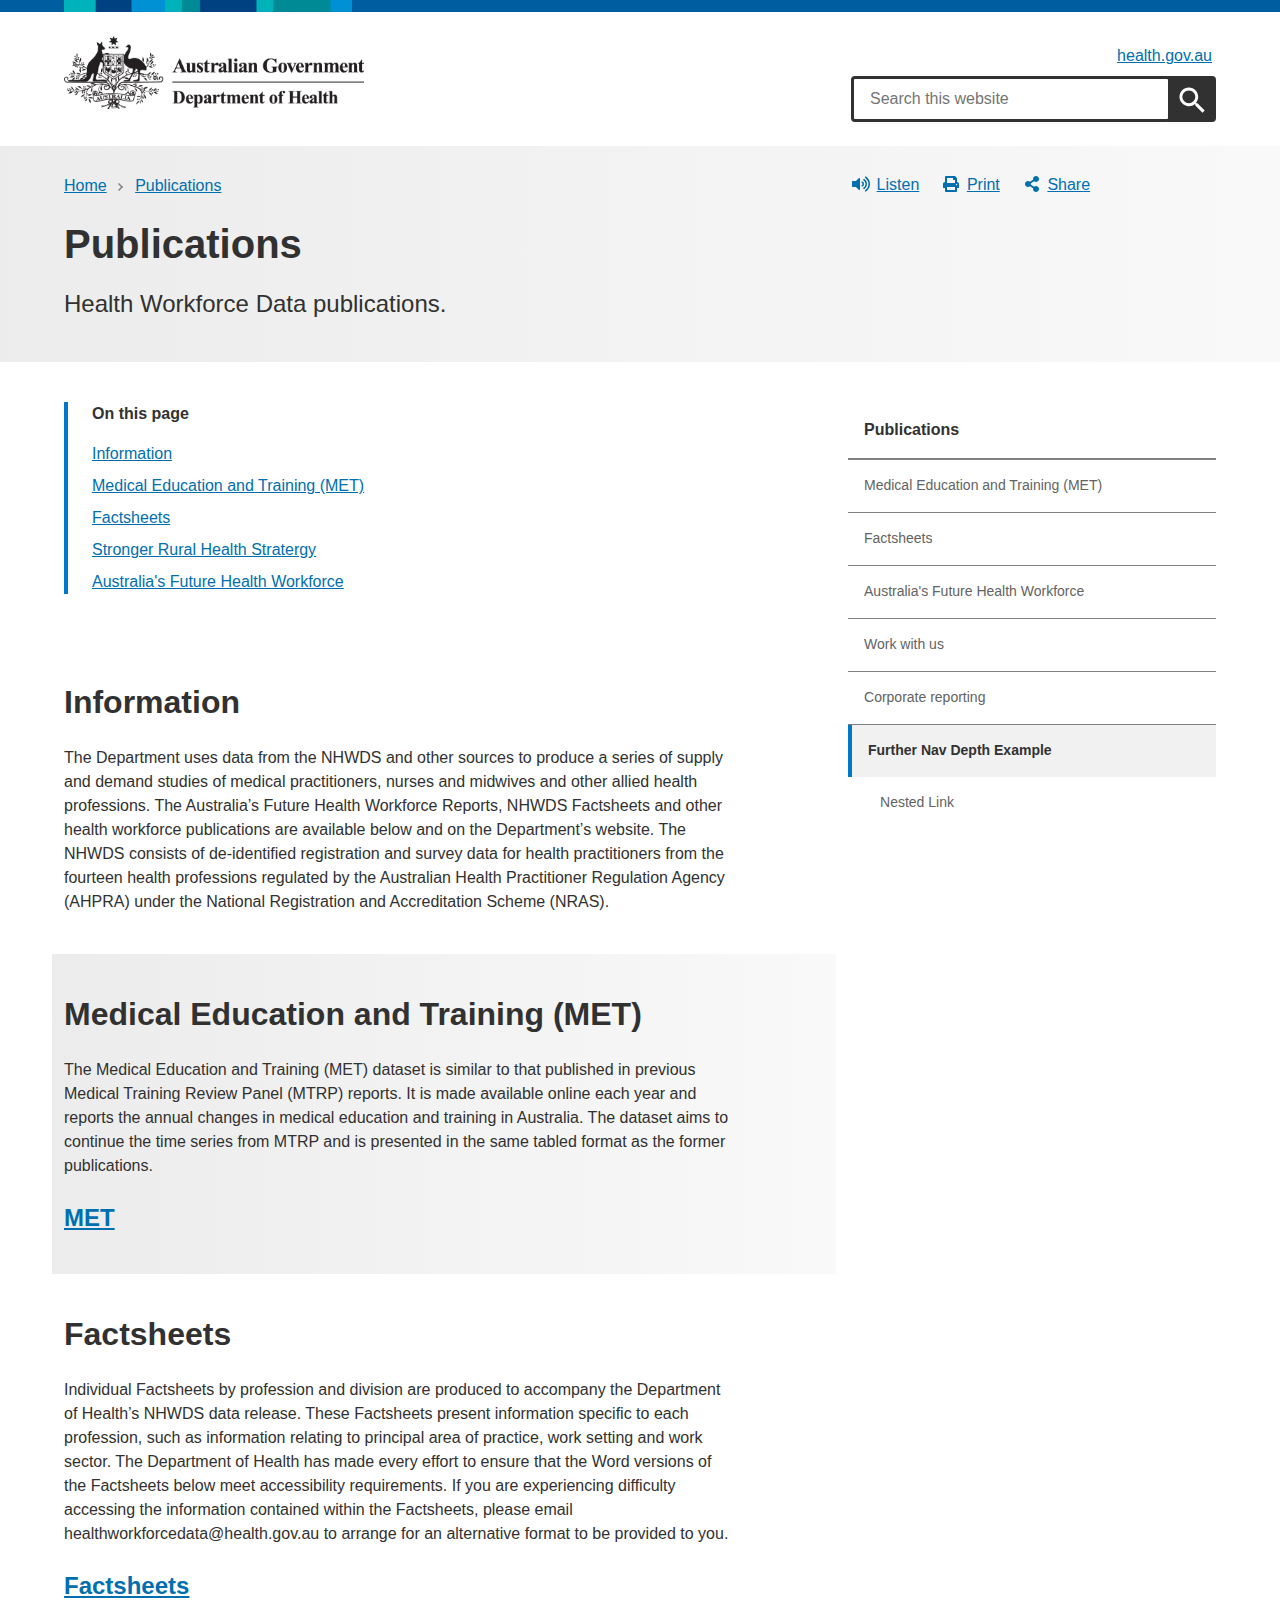
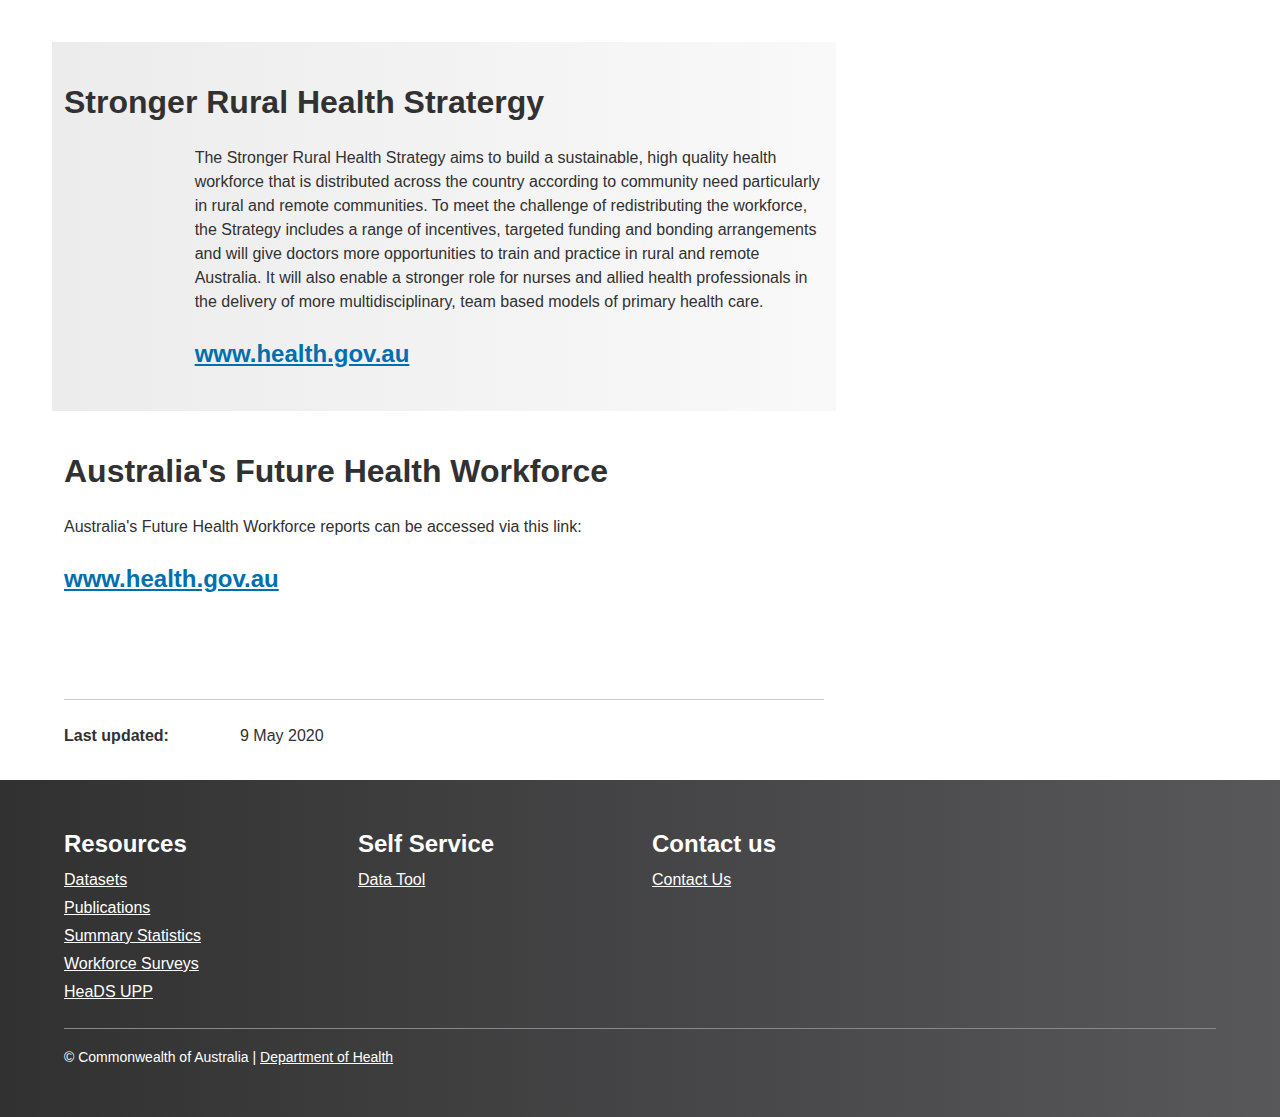
==== publications.html @ 3eb76edf "first commit" ====
<!DOCTYPE html>
<!--[if IE 9 ]>
<html class="no-js ie9" lang="en" dir="ltr" prefix="og: http://ogp.me/ns# article: http://ogp.me/ns/article# book: http://ogp.me/ns/book# profile: http://ogp.me/ns/profile# video: http://ogp.me/ns/video# product: http://ogp.me/ns/product# content: http://purl.org/rss/1.0/modules/content/ dc: http://purl.org/dc/terms/ foaf: http://xmlns.com/foaf/0.1/ rdfs: http://www.w3.org/2000/01/rdf-schema# sioc: http://rdfs.org/sioc/ns# sioct: http://rdfs.org/sioc/types# skos: http://www.w3.org/2004/02/skos/core# xsd: http://www.w3.org/2001/XMLSchema#">
<![endif]-->
<!--[if !(IE)]><!-->
<html class="no-js" lang="en" dir="ltr"
  prefix="og: http://ogp.me/ns# article: http://ogp.me/ns/article# book: http://ogp.me/ns/book# profile: http://ogp.me/ns/profile# video: http://ogp.me/ns/video# product: http://ogp.me/ns/product# content: http://purl.org/rss/1.0/modules/content/ dc: http://purl.org/dc/terms/ foaf: http://xmlns.com/foaf/0.1/ rdfs: http://www.w3.org/2000/01/rdf-schema# sioc: http://rdfs.org/sioc/ns# sioct: http://rdfs.org/sioc/types# skos: http://www.w3.org/2004/02/skos/core# xsd: http://www.w3.org/2001/XMLSchema#">
<!--<![endif]-->

<head>
  <meta charset="utf-8" />
  <meta name="dcterms.date" content="2017-11-20T13:05+11:00" />
  <link rel="schema.AGLSTERMS" href="http://www.agls.gov.au/agls/terms/" />
  <link rel="shortcut icon" href="./health-theme/favicon.ico" type="image/vnd.microsoft.icon" />
  <meta name="dcterms.language" content="en" />
  <meta name="dcterms.identifier" content="https://www.health.gov.au/about-us/contact-us" />
  <meta name="dcterms.format" content="text/html" />
  <meta name="dcterms.publisher" content="Australian Government Department of Health" />
  <meta name="dcterms.creator" content="Australian Government Department of Health" />
  <meta name="dcterms.type" content="Text" />
  <script type="application/ld+json">
{"@context":"http:\/\/schema.org","@type":"BreadcrumbList","itemListElement":[{"@type":"ListItem","position":1,"item":{"name":"About us","@id":"https:\/\/www.health.gov.au\/about-us"}}]}
</script>
  <meta name="dcterms.description"
    content="If you have a question or would like to give feedback, you can get in touch with us by email, phone or by mail. You can also find us on social media." />
  <meta property="health.audience" content="General public" />
  <meta property="health.breadcrumb" content="About us" />
  <meta property="health.content_type" content="Standard page" />
  <meta name="dcterms.title" content="Contact us" />
  <meta property="health.topics" content="About the department" />
  <meta property="health.search_title" content="Contact us" />
  <meta name="description"
    content="If you have a question or would like to give feedback, you can get in touch with us by email, phone or by mail. You can also find us on social media." />
  <meta name="generator" content="Drupal 7 (http://drupal.org) + govCMS (http://govcms.gov.au)" />
  <link rel="canonical" href="contact-us.html" />
  <meta property="og:site_name" content="Australian Government Department of Health" />
  <meta property="og:type" content="article" />
  <meta property="og:url" content="https://www.health.gov.au/about-us/contact-us" />
  <meta property="og:title" content="Contact us" />
  <meta property="og:description"
    content="If you have a question or would like to give feedback, you can get in touch with us by email, phone or by mail. You can also find us on social media." />
  <meta property="og:updated_time" content="2020-05-08T14:04:40+10:00" />
  <meta property="og:image"
    content="https://www.health.gov.au/sites/default/themes/custom/health/images/Department-of-Health-crest.png" />
  <meta property="article:published_time" content="2017-11-20T13:05:15+11:00" />
  <meta property="article:modified_time" content="2020-05-08T14:04:40+10:00" />
  <title>Publications | Australian Government Department of Health</title>

  <meta name="MobileOptimized" content="width">
  <meta name="HandheldFriendly" content="true">
  <meta name="viewport" content="width=device-width">
  <link rel="apple-touch-icon" sizes="180x180" href="./health-theme/apple-touch-icon.png">
  <link rel="icon" type="image/png" sizes="32x32" href="./health-theme/favicon-32x32.png">
  <link rel="icon" type="image/png" sizes="16x16" href="./health-theme/favicon-16x16.png">
  <link rel="manifest" href="./health-theme/site.webmanifest">

  <link type="text/css" rel="stylesheet" href="./css/webform.css" media="all" />
  <link type="text/css" rel="stylesheet" href="./css/health.css" media="all" />
  <link type="text/css" rel="stylesheet" href="./css/webform.css" media="print" />
</head>

<body
  class="au-grid html not-front not-logged-in one-sidebar sidebar-second page-node page-node- page-node-1576 node-type-page section-about-us">
  <nav class="au-skip-link">
    <a class="au-skip-link__link" href="contact-us.html#content">Skip to main content</a>
    <a class="au-skip-link__link" href="contact-us.html#main-nav-default">Skip to main navigation</a>
  </nav>
  <div class="au-main-nav__overlay"></div>
  <div class="page au-body">

    <!-- Header -->
    <header class="au-header au-header--light au-main-nav__above-overlay pillars-container clearfix" role="banner">
      <div class="container">
        <div id="pillars"></div>
        <div class="row">
          <div class="col-sm-5">
            <a href="./index.html" title="Home" rel="home" class="au-header__logo">
              <img src="./health-theme/images/DoHCrest.png" alt="Australia Government Department of Health"
                class="au-header__logo-image au-responsive-media-img" width="600" height="146" />
            </a>
          </div>
          <div class="col-sm-7">
            <div class="region region-header">

              <!-- Top menu -->
              <div class="clearfix block block-menu first odd health-sub-nav text--align-right"
                id="block-menu-menu-sub-menu">
                <h3 class="au-sronly" class="block__title">Sub menu</h3>
                <ul class="au-link-list au-link-list--inline">
                  <li class="first leaf"><a href="www.health.gov.au" title="">health.gov.au</a></li>
                </ul>
              </div>
              <!-- END: Top menu -->
              <!-- search -->
              <div class="block block-funnelback last even health-search health-search--global"
                id="block-funnelback-search-form">
                <form class="au-form" action="contact-us.html" method="post" id="funnelback-search-block-form"
                  accept-charset="UTF-8">
                  <div>
                    <div class="health-search__form__input-wrapper">
                      <div class="au-form__item au-form__item-type--textfield au-form__item-funnelback-search-field">
                        <label class="element-invisible" for="edit-funnelback-search-field">Search </label>
                        <input title="Enter the terms you wish to search for." placeholder="Search this website"
                          class="health-search__form__input au-text-input au-text-input au-text-input--block form-text"
                          size="30" type="text" id="edit-funnelback-search-field" name="funnelback_search_field"
                          value="" maxlength="128" />
                      </div>
                      <div class="health-loading health-loading--search health-loading--small"></div>
                    </div><input class="health-search__form__submit au-btn au-btn standard-gap form-submit"
                      type="submit" id="edit-funnelback-search-submit" name="op" value="Search" /><input type="hidden"
                      name="form_build_id" value="form-UiFHLoMRS2xv2pHt3QyKZV1hI6JiBbdTm3l8Z3ND02o" />
                    <input type="hidden" name="form_id" value="funnelback_search_block_form" />
                  </div>
                </form>
              </div>
              <!-- END: search -->
            </div>
          </div>
        </div>
      </div>
    </header>
    <!-- END: header -->

    <div class="page-content" id="page-content">
      <div class="health-sub-header health-sub-header--neutral">
        <div class="container">
          <div class="row">

            <!-- the header thing -->
            <div class="col-sm-8">
              <nav class="au-breadcrumbs rs_skip" aria-label="Breadcrumb">
                <h2 class="element-invisible">You are here</h2>
                <ol class="au-link-list au-link-list--inline">
                  <li><a href="./index.html">Home</a></li>
                  <li><a href="./publications.html">Publications</a></li>
                </ol>
              </nav>
              <h1>Publications</h1>
              <p class="au-introduction au-introduction--dark">
                Health Workforce Data publications.
              </p>
            </div>

            <!-- the accessable thing -->
            <div class="col-sm-4">
              <div class="health-toolbar rs_skip">
                <ul class="health-toolbar__items au-link-list au-link-list--inline">
                  <li class="rs_preserve">
                    <button id="health-toolbar__listen"
                      href="//app-oc.readspeaker.com/cgi-bin/rsent?customerid=5802&amp;lang=en_au&amp;readid=page-content&amp;stattype=betahealth&amp;url=https://www.health.gov.au/about-us/contact-us"
                      class="au-btn au-btn--tertiary">
                      <span class="svg-inline--fa fa-fw fa-left"><svg xmlns="http://www.w3.org/2000/svg"
                          viewBox="0 0 576 512">
                          <path
                            d="M215.03 71.05L126.06 160H24c-13.26 0-24 10.74-24 24v144c0 13.25 10.74 24 24 24h102.06l88.97 88.95c15.03 15.03 40.97 4.47 40.97-16.97V88.02c0-21.46-25.96-31.98-40.97-16.97zm233.32-51.08c-11.17-7.33-26.18-4.24-33.51 6.95-7.34 11.17-4.22 26.18 6.95 33.51 66.27 43.49 105.82 116.6 105.82 195.58 0 78.98-39.55 152.09-105.82 195.58-11.17 7.32-14.29 22.34-6.95 33.5 7.04 10.71 21.93 14.56 33.51 6.95C528.27 439.58 576 351.33 576 256S528.27 72.43 448.35 19.97zM480 256c0-63.53-32.06-121.94-85.77-156.24-11.19-7.14-26.03-3.82-33.12 7.46s-3.78 26.21 7.41 33.36C408.27 165.97 432 209.11 432 256s-23.73 90.03-63.48 115.42c-11.19 7.14-14.5 22.07-7.41 33.36 6.51 10.36 21.12 15.14 33.12 7.46C447.94 377.94 480 319.54 480 256zm-141.77-76.87c-11.58-6.33-26.19-2.16-32.61 9.45-6.39 11.61-2.16 26.2 9.45 32.61C327.98 228.28 336 241.63 336 256c0 14.38-8.02 27.72-20.92 34.81-11.61 6.41-15.84 21-9.45 32.61 6.43 11.66 21.05 15.8 32.61 9.45 28.23-15.55 45.77-45 45.77-76.88s-17.54-61.32-45.78-76.86z" />
                        </svg></span>Listen
                    </button>
                  </li>
                  <li class="rs_preserve">
                    <button id="health-toolbar__print" class="au-btn au-btn--tertiary">
                      <span class="svg-inline--fa fa-fw fa-left"><svg xmlns="http://www.w3.org/2000/svg"
                          viewBox="0 0 512 512">
                          <path
                            d="M448 192V77.25c0-8.49-3.37-16.62-9.37-22.63L393.37 9.37c-6-6-14.14-9.37-22.63-9.37H96C78.33 0 64 14.33 64 32v160c-35.35 0-64 28.65-64 64v112c0 8.84 7.16 16 16 16h48v96c0 17.67 14.33 32 32 32h320c17.67 0 32-14.33 32-32v-96h48c8.84 0 16-7.16 16-16V256c0-35.35-28.65-64-64-64zm-64 256H128v-96h256v96zm0-224H128V64h192v48c0 8.84 7.16 16 16 16h48v96zm48 72c-13.25 0-24-10.75-24-24 0-13.26 10.75-24 24-24s24 10.74 24 24c0 13.25-10.75 24-24 24z" />
                        </svg></span>Print
                    </button>
                  </li>
                  <li class="rs_preserve">
                    <button id="health-toolbar__share" class="au-btn au-btn--tertiary">
                      <span class="svg-inline--fa fa-fw fa-left"><svg xmlns="http://www.w3.org/2000/svg"
                          viewBox="0 0 448 512">
                          <path
                            d="M352 320c-22.608 0-43.387 7.819-59.79 20.895l-102.486-64.054a96.551 96.551 0 0 0 0-41.683l102.486-64.054C308.613 184.181 329.392 192 352 192c53.019 0 96-42.981 96-96S405.019 0 352 0s-96 42.981-96 96c0 7.158.79 14.13 2.276 20.841L155.79 180.895C139.387 167.819 118.608 160 96 160c-53.019 0-96 42.981-96 96s42.981 96 96 96c22.608 0 43.387-7.819 59.79-20.895l102.486 64.054A96.301 96.301 0 0 0 256 416c0 53.019 42.981 96 96 96s96-42.981 96-96-42.981-96-96-96z" />
                        </svg></span>Share
                    </button>
                    <div id="health-share-menu">
                      <ul class="au-link-list">
                        <li>
                          <span class="svg-inline--fa fa-fw"><svg xmlns="http://www.w3.org/2000/svg"
                              viewBox="0 0 512 512">
                              <path
                                d="M459.37 151.716c.325 4.548.325 9.097.325 13.645 0 138.72-105.583 298.558-298.558 298.558-59.452 0-114.68-17.219-161.137-47.106 8.447.974 16.568 1.299 25.34 1.299 49.055 0 94.213-16.568 130.274-44.832-46.132-.975-84.792-31.188-98.112-72.772 6.498.974 12.995 1.624 19.818 1.624 9.421 0 18.843-1.3 27.614-3.573-48.081-9.747-84.143-51.98-84.143-102.985v-1.299c13.969 7.797 30.214 12.67 47.431 13.319-28.264-18.843-46.781-51.005-46.781-87.391 0-19.492 5.197-37.36 14.294-52.954 51.655 63.675 129.3 105.258 216.365 109.807-1.624-7.797-2.599-15.918-2.599-24.04 0-57.828 46.782-104.934 104.934-104.934 30.213 0 57.502 12.67 76.67 33.137 23.715-4.548 46.456-13.32 66.599-25.34-7.798 24.366-24.366 44.833-46.132 57.827 21.117-2.273 41.584-8.122 60.426-16.243-14.292 20.791-32.161 39.308-52.628 54.253z" />
                            </svg></span> <a
                            href="https://twitter.com/share?text=Contact us&amp;url=https://www.health.gov.au/about-us/contact-us">Twitter</a>
                        </li>
                        <li>
                          <span class="svg-inline--fa fa-fw"><svg xmlns="http://www.w3.org/2000/svg"
                              viewBox="0 0 320 512">
                              <path
                                d="M279.14 288l14.22-92.66h-88.91v-60.13c0-25.35 12.42-50.06 52.24-50.06h40.42V6.26S260.43 0 225.36 0c-73.22 0-121.08 44.38-121.08 124.72v70.62H22.89V288h81.39v224h100.17V288z" />
                            </svg></span> <a
                            href="https://facebook.com/sharer.php?u=https://www.health.gov.au/about-us/contact-us">Facebook</a>
                        </li>
                        <li>
                          <span class="svg-inline--fa fa-fw"><svg xmlns="http://www.w3.org/2000/svg"
                              viewBox="0 0 512 512">
                              <path
                                d="M502.3 190.8c3.9-3.1 9.7-.2 9.7 4.7V400c0 26.5-21.5 48-48 48H48c-26.5 0-48-21.5-48-48V195.6c0-5 5.7-7.8 9.7-4.7 22.4 17.4 52.1 39.5 154.1 113.6 21.1 15.4 56.7 47.8 92.2 47.6 35.7.3 72-32.8 92.3-47.6 102-74.1 131.6-96.3 154-113.7zM256 320c23.2.4 56.6-29.2 73.4-41.4 132.7-96.3 142.8-104.7 173.4-128.7 5.8-4.5 9.2-11.5 9.2-18.9v-19c0-26.5-21.5-48-48-48H48C21.5 64 0 85.5 0 112v19c0 7.4 3.4 14.3 9.2 18.9 30.6 23.9 40.7 32.4 173.4 128.7 16.8 12.2 50.2 41.8 73.4 41.4z" />
                            </svg></span> <a
                            href="mailto:?subject=Contact us&amp;body=https://www.health.gov.au/about-us/contact-us"
                            title="Share via email">Email</a>
                        </li>
                      </ul>
                    </div>
                  </li>
                </ul>
                <div class="col-xs-12">
                  <div id="health-readspeaker-loading" style="display: none;">Loading...</div>
                  <div id="health-readspeaker" class="rs_addtools rs_splitbutton rs_preserve rs_skip rs_exp"></div>
                </div>
              </div>
            </div>
            <!-- END: the accessable thing -->

          </div>
        </div>
      </div>

      <!-- the main content -->
      <div class="container not-full-width">
        <div class="row">
          <main class="col-sm-8 main-content" id="content" role="main">
            <div class="region region-content">
              <div about="/about-us/contact-us" typeof="sioc:Item foaf:Document"
                class="ds-1col node node-page view-mode-full  clearfix">
                <div class="wrapper">
                  <nav class="au-inpage-nav-links" aria-label="On this page">
                    <div class="au-inpage-nav-links__heading">On this page</div>
                  </nav>
                </div>
              </div>

              <!--Information -->
              <div
                class="row entity entity-paragraphs-item paragraphs-item-band-static-content view-mode-full au-band health-band"
                about="" typeof="">
                <div class="container">
                  <div about="" typeof="" class="ds-1col clearfix">
                    <h2>Information</h2>
                    <p>
                      The Department uses data from the NHWDS and other sources to produce a series of supply and demand
                      studies of medical practitioners, nurses and midwives and other allied health professions.
                      The Australia’s Future Health Workforce Reports, NHWDS Factsheets and other health workforce
                      publications are available below and on the Department’s website.
                      The NHWDS consists of de-identified registration and survey data for health practitioners from the
                      fourteen health professions regulated by the Australian Health Practitioner Regulation Agency
                      (AHPRA) under the National Registration and Accreditation Scheme (NRAS).
                    </p>
                  </div>
                </div>
              </div>

              <!-- MET -->
              <div
                class="row entity entity-paragraphs-item paragraphs-item-band-static-content view-mode-full health-band--neutral-1 health-band"
                about="" typeof="">
                <div class="container">
                  <div about="" typeof="" class="ds-1col clearfix">
                    <h2>Medical Education and Training (MET)</h2>
                    <p>
                      The Medical Education and Training (MET) dataset is similar to that published in previous Medical
                      Training Review Panel (MTRP) reports.
                      It is made available online each year and reports the annual changes in medical education and
                      training in Australia.
                      The dataset aims to continue the time series from MTRP and is presented in the same tabled format
                      as the former publications.
                    </p>
                    <h3><a href="./met.html">MET</a></h3>
                  </div>
                </div>
              </div>
              <!-- END: MET -->

              <!-- Factsheets -->
              <div
                class="row entity entity-paragraphs-item paragraphs-item-band-static-content view-mode-full au-band health-band"
                about="" typeof="">
                <div class="container">
                  <div about="" typeof="" class="ds-1col clearfix">
                    <h2>Factsheets</h2>
                    <p>
                      Individual Factsheets by profession and division are produced to accompany the Department of
                      Health’s NHWDS data release.
                      These Factsheets present information specific to each profession, such as information relating to
                      principal area of practice, work setting and work sector.
                      The Department of Health has made every effort to ensure that the Word versions of the Factsheets
                      below meet accessibility requirements.
                      If you are experiencing difficulty accessing the information contained within the Factsheets,
                      please email healthworkforcedata@health.gov.au to arrange for an alternative format to be provided
                      to you.
                    </p>
                    <h3><a href="./factsheets.html">Factsheets</a></h3>
                  </div>
                </div>
              </div>
              <!-- END: Factsheets -->

              <!-- Stringer Rural Health -->
              <div class="entity entity-paragraphs-item paragraphs-item-featured-link health-band--neutral-1 view-mode-full health-band row clearfix" about="" typeof="">
                <div class="container">
                  <div class="row">
                    <div>
                      <div class="group-header col-xs-12">
                        <h2 class="standard-gap--bottom">Stronger Rural Health Stratergy</h2>
                      </div>
                      <div class="group-left col-sm-2">
                        <div class="image--border">
                          <div class="image-outer rs_skip">
                            <div class="image-placeholder" style="max-width: 360px;">
                              <div style="padding-top: 143.06%;"></div>
                            </div>
                            <div class="image-wrapper image-loading">
                              <div class="image">
                                <img typeof="foaf:Image" width="360" height="515" alt="Cover image for "
                                  data-src="./img/heads-upp-factsheet.png" />
                              </div>
                            </div>
                          </div>
                        </div>
                      </div>
                      <div class="group-right col-sm-10">
                        <p>
                          The Stronger Rural Health Strategy aims to build a sustainable, high quality health workforce that is distributed across the country according to community need particularly in rural and remote communities. 
                          To meet the challenge of redistributing the workforce, the Strategy includes a range of incentives, targeted funding and bonding arrangements and will give doctors more opportunities to train and practice in rural and remote Australia. 
                          It will also enable a stronger role for nurses and allied health professionals in the delivery of more multidisciplinary, team based models of primary health care.
                        </p>
                        <h3><a href="https://www.health.gov.au/internet/main/publishing.nsf/Content/stronger-rural-health-strategy-factsheets">www.health.gov.au</a></h3>
                      </div>
                      <div class="group-footer col-xs-12">
                      </div>
                    </div>
                  </div>
                </div>
              </div>

              <!-- AFHW -->
              <div class="row entity entity-paragraphs-item paragraphs-item-band-static-content view-mode-full au-band health-band" about="" typeof="">
                <div class="container">
                  <div about="" typeof="" class="ds-1col clearfix">
                    <h2 id='afhw'>Australia's Future Health Workforce</h2>
                    <p>
                      Australia's Future Health Workforce reports can be accessed via this link:
                    </p>
                    <h3><a href="https://www.health.gov.au/internet/main/publishing.nsf/Content/australias-future-health-workforce-reports">www.health.gov.au</a></h3>
                  </div>
                </div>
              </div>
              <!-- END: Factsheets -->

              <div class="health-separator"></div>
              <!-- last updated metadata -->
              <div class="health-field health-field--inline">
                <div class="health-field__label">Last updated:&nbsp;</div>
                <div class="health-field__item"><span class="date-display-single" property="dc:date"
                    datatype="xsd:dateTime" content="2020-05-09T00:04:41+10:00">9 May 2020</span></div>
              </div>
              <!-- END: last updated metadata -->

            </div>
          </main>

          <!-- aside navigation to other pages in the group -->
          <aside class="sidebar sidebar-right rs_skip col-sm-4 au-side-nav--right" role="navigation">
            <div class="region region-sidebar-second">

              <aside class="au-side-nav" aria-label="side navigation">
                <h2 class="au-display-lg au-side-nav__header">In this section</h2>
                <div id="nav-default" class="au-side-nav__content">
                  <h3 class="au-sidenav__title">
                    <a href="../about-us.html" class="active-trail">Publications</a> </h3>
                  <ul class="au-link-list">
                    <li class="first leaf menu-mlid-357131">
                      <a href="./met.html">Medical Education and Training (MET)</a>
                    </li>
                    <li class="collapsed menu-mlid-2091">
                      <a href="#factsheets">Factsheets</a>
                    </li>
                    <li class="collapsed menu-mlid-1786">
                      <a href="#afhw">Australia's Future Health Workforce</a>
                    </li>
                    <li class="collapsed menu-mlid-1936">
                      <a href="work-with-us.html">Work with us</a>
                    </li>
                    <li class="collapsed menu-mlid-1941">
                      <a href="corporate-reporting.html">Corporate reporting</a>
                    </li>
                    <li class="last expanded active-trail active menu-mlid-4636">
                      <a href="#" class="active-trail active">Further Nav Depth Example</a>
                      <ul class="au-link-list">
                        <li class="first leaf menu-mlid-482417">
                          <a href="./">Nested Link</a>
                        </li>
                      </ul>
                    </li>
                  </ul>
                </div>
              </aside>
            </div>
          </aside>
        </div>
      </div>

      <!-- Footer -->
      <footer class="au-footer au-footer--dark au-body au-body--dark" role="contentinfo">
        <div class="container">
          <nav class="au-footer__navigation row" aria-label="footer">
            <!-- Resources -->
            <div class="block block-menu first odd col-sm-6 col-md-3 au-footer__navigation-section"
              id="block-menu-menu-footer">
              <h3 class="block__title">Resources</h3>
              <ul class="au-link-list">
                <li class="first leaf"><a href="./datasets.html" title="Datasets">Datasets</a></li>
                <li class="leaf"><a href="./publications.html" title="Publications">Publications</a></li>
                <li class="leaf"><a href="./summary-statistics.html" title="Summary Statistics">Summary Statistics</a>
                </li>
                <li class="leaf"><a href="./workforce-surveys.html" title="Workforce Surveys">Workforce Surveys</a></li>
                <li class="leaf"><a href="./heads-upp.html" title="HeaDS UPP">HeaDS UPP</a></li>
                <li class="last leaf"><a href="./.html" title=""></a></li>
              </ul>
            </div>
            <!-- Self Service -->
            <div class="block block-menu-block even col-sm-6 col-md-3 au-footer__navigation-section"
              id="block-menu-block-5">
              <h3 class="block__title">Self Service</h3>
              <ul class="au-link-list">
                <li class="first leaf menu-mlid-11361"><a href="./data-tool.html" title="Data Tool">Data Tool</a></li>
              </ul>
            </div>
            <!-- Contact Us -->
            <div class="block block-menu last odd col-sm-6 col-md-3 au-footer__navigation-section"
              id="block-menu-menu-follow-us">
              <h3 class="block__title">Contact us</h3>
              <ul class="au-link-list">
                <li class="first leaf"><a href="./contact.html" title="Contact Us">Contact Us</a></li>
              </ul>
            </div>
          </nav>
          <div class="au-footer__end">
            <div class="row">
              <div class="col-xs-12">
                <p><small>&copy; Commonwealth of Australia | <a href="../index.html">Department of Health</a></small>
                </p>
              </div>
            </div>
          </div>
        </div>
      </footer>

      <!-- Back to top button-->
      <button title="back to top" class="health-back-to-top">
        <a class="au-btn au-btn--secondary" href="#">
          <span class="svg-inline--fa fa-fw"><svg xmlns="http://www.w3.org/2000/svg" viewBox="0 0 448 512">
              <path
                d="M240.971 130.524l194.343 194.343c9.373 9.373 9.373 24.569 0 33.941l-22.667 22.667c-9.357 9.357-24.522 9.375-33.901.04L224 227.495 69.255 381.516c-9.379 9.335-24.544 9.317-33.901-.04l-22.667-22.667c-9.373-9.373-9.373-24.569 0-33.941L207.03 130.525c9.372-9.373 24.568-9.373 33.941-.001z" />
            </svg></span> Back <span>to top</span>
        </a>
      </button>

      <script src="./js/jquery-3.3.1.js"></script>
      <script>
        document.createElement("picture");
      </script>
      <script src="./js/picturefill-2.3.1.js"></script>

      <script>
        window.rsConf = {
          ui: {
            alwaysDetach: true,
            mobileVertPos: "bottom=95",
            tools: {
              enlarge: false
            },
            detachDefaultPosition: "5,20",
          },
          general: {
            usePost: true
          }
        };
      </script>
      <script src="./js/googetagmanager.js"></script>
      <script src="./js/jquery-ui-1.12.1.js"></script>
      <script src="./js/js-cookie-2.2.1.js"></script>

    </div>
  </div>


</body>

</html>
---- css/webform.css ----
.url-textfield {
    display: none !important;
}

input.webform-calendar {
    display: none;
    padding: 3px;
    vertical-align: top;
}

html.js input.webform-calendar {
    display: inline;
}

.webform-container-inline label {
    display: inline;
    margin-right: 1em;
}

.webform-container-inline div,
.webform-container-inline div.form-item {
    display: inline;
}

.webform-container-inline div.description {
    display: block;
}

.webform-container-inline div.messages {
    display: block;
    float: left;
}

.webform-container-inline div.ajax-progress-bar div {
    display: inherit;
}

.webform-container-inline.webform-component-textarea label {
    vertical-align: top;
}

.webform-container-inline.webform-component-textarea .form-textarea-wrapper {
    display: inline-block;
}

fieldset.fieldset-invisible,
fieldset.fieldset-invisible>legend {
    margin: 0;
    padding: 0;
    border: none;
    border-radius: 0;
    background: inherit;
    position: static;
    color: inherit;
    height: auto;
    width: auto;
    font-family: inherit;
    text-indent: 0;
    line-height: inherit;
    text-shadow: unset;
    top: 0;
    right: 0;
    bottom: 0;
    left: 0;
}

fieldset.fieldset-invisible>legend {
    font-weight: bold;
    font-size: 0.929em;
}

fieldset.fieldset-invisible>div>div.form-item:last-child,
fieldset.fieldset-invisible>table {
    margin-bottom: 0;
}

.webform-component-textarea .grippie {
    display: block;
}

.webform-progressbar {
    width: 90%;
    margin: 0 auto;
    text-align: center;
}

.webform-progressbar-inner {
    height: 1em;
    background-color: #74c421;
    height: 3px;
}

.webform-progressbar-outer {
    position: relative;
    border: 1px solid #356900;
    width: 100%;
    height: 3px;
    margin: 0.35em -1px 2em;
    background-color: white;
}

.webform-progressbar-page {
    position: absolute;
    width: 7px;
    height: 7px;
    margin: -6px -4px;
    border: 1px solid #356900;
    background-color: white;
    border-radius: 5px;
}

.webform-progressbar-page.completed {
    background-color: #74c421;
}

.webform-progressbar-page.current {
    background-color: #74c421;
}

.webform-progressbar-page .webform-progressbar-page-number {
    display: none;
}

.webform-progressbar-page .webform-progressbar-page-label {
    position: relative;
    top: 10px;
    margin: 0 -10em;
}
---- css/health.css ----
.au-body .health-band.health-band--tertiary-2,
.health-sub-header.health-sub-header--campaign .health-sub-header__content {
    background-color: #00205b;
    background: -webkit-gradient(linear, left top, right top, from(#00205b), to(#004181));
    background: -o-linear-gradient(left, #00205b, #004181);
    background: linear-gradient(to right, #00205b, #004181)
}

.au-body .health-band.health-band--secondary,
.health-sub-header.health-sub-header--campaign .health-sub-header__content--secondary,
.taskbar .taskbar__item,
.taskbar--2 .taskbar__item,
.taskbar--3 .taskbar__item,
.taskbar--4 .taskbar__item,
.taskbar--5 .taskbar__item,
.taskbar--6 .taskbar__item,
.taskbar--tiled--2 .taskbar__item,
.taskbar--tiled--2.view ul>.views-row .node,
.taskbar--tiled--3 .taskbar__item,
.taskbar--tiled--3.view ul>.views-row .node,
.taskbar--tiled--4 .taskbar__item,
.taskbar--tiled--4.view ul>.views-row .node,
.taskbar--tiled--5 .taskbar__item,
.taskbar--tiled--5.view ul>.views-row .node,
.taskbar--tiled--6 .taskbar__item,
.taskbar--tiled--6.view ul>.views-row .node,
.taskbar.view ul>.views-row .node {
    background-color: #007680;
    background: -webkit-gradient(linear, left top, right top, from(#055a61), to(#007680));
    background: -o-linear-gradient(left, #055a61, #007680);
    background: linear-gradient(to right, #055a61, #007680)
}

.au-body .health-band.health-band--primary,
.health-sub-header.health-sub-header--campaign .health-sub-header__content--tertiary {
    background-color: #004693;
    background: -webkit-gradient(linear, left top, right top, from(#004693), to(#16477d));
    background: -o-linear-gradient(left, #004693, #16477d);
    background: linear-gradient(to right, #004693, #16477d)
}

.au-body .health-band.health-band--tertiary {
    background-color: #005fa0;
    background: -webkit-gradient(linear, right top, left top, from(#005fa0), to(#185b88));
    background: -o-linear-gradient(right, #005fa0, #185b88);
    background: linear-gradient(to left, #005fa0, #185b88)
}

.au-body .au-side-nav,
.au-body .health-band--covidsafe,
.au-body .health-band.health-band--neutral-1,
.health-sub-header.health-sub-header--neutral,
.page-node-11229 .page-content {
    background-color: #ececec;
    background: -webkit-gradient(linear, left top, right top, from(#ececec), to(#f9f9f9));
    background: -o-linear-gradient(left, #ececec, #f9f9f9);
    background: linear-gradient(to right, #ececec, #f9f9f9)
}

.au-body .health-band.health-band--neutral-2 {
    background-color: #f9f9f9;
    background: -webkit-gradient(linear, left top, right top, from(#f9f9f9), to(#ececec));
    background: -o-linear-gradient(left, #f9f9f9, #ececec);
    background: linear-gradient(to right, #f9f9f9, #ececec)
}

@media print {
    .au-accordion {
        border-color: #000!important;
        color: #000!important
    }
    .au-accordion__title {
        background: #fff!important;
        color: #000!important;
        border: 1px!important
    }
    .au-accordion__title:after {
        display: none
    }
    .au-accordion__body-wrapper {
        border-color: #000!important
    }
    .au-accordion__body {
        height: auto!important;
        display: block!important
    }
}

.au-accordion {
    font-size: 16px;
    font-size: 1rem;
    line-height: 1.5;
    display: block;
    border: 1px solid gray;
    font-family: -apple-system, BlinkMacSystemFont, "Segoe UI", Helvetica, Arial, sans-serif, "Apple Color Emoji", "Segoe UI Emoji", "Segoe UI Symbol";
    color: #313131;
    padding: 0
}

*+.au-accordion {
    margin-top: 16px;
    margin-top: 1rem
}

.au-accordion .au-accordion__title {
    background-color: #f5f5f5
}

.au-accordion.au-accordion--dark {
    border-color: gray;
    color: #fff
}

.au-accordion.au-accordion--dark .au-accordion__title {
    background-color: #000
}

.au-accordion+.au-accordion {
    margin-top: 0;
    border-top: 0
}

.au-accordion__title,
.au-body .au-accordion__title {
    font-size: 20px;
    font-size: 1.25rem;
    line-height: 1.2;
    padding: 16px 40px 16px 16px;
    padding: 1rem 2.5rem 1rem 1rem;
    width: 100%;
    display: block;
    color: #006fb0;
    text-decoration: underline;
    -webkit-text-decoration-skip: ink;
    text-decoration-skip-ink: auto;
    font-weight: 700;
    position: relative;
    -webkit-box-sizing: border-box;
    box-sizing: border-box;
    margin: 0;
    cursor: pointer;
    border: none;
    text-align: left;
    font-family: inherit
}

.au-accordion__title:hover,
.au-body .au-accordion__title:hover {
    text-decoration: none;
    color: #313131
}

.au-accordion__title:hover:after,
.au-body .au-accordion__title:hover:after {
    background-image: url("data:image/svg+xml,%3Csvg xmlns='http://www.w3.org/2000/svg' viewBox='0 0 128 128'%3E%3Cpath fill='%23313131' d='M64 0l64 64-16 16-64-64'/%3E%3Cpath fill='%23313131' d='M64 0l16 16-64 64L0 64'/%3E%3C/svg%3E")
}

.au-accordion__title:focus,
.au-body .au-accordion__title:focus {
    outline: 3px solid #9263de;
    outline-offset: 2px
}

.au-accordion__title::-moz-focus-inner,
.au-body .au-accordion__title::-moz-focus-inner {
    border: 0
}

.au-accordion__title:focus,
.au-body .au-accordion__title:focus {
    z-index: 100
}

.au-accordion__title::-webkit-details-marker,
.au-body .au-accordion__title::-webkit-details-marker {
    display: none
}

.au-accordion__title:after,
.au-body .au-accordion__title:after {
    content: ' ';
    position: absolute;
    top: 50%;
    margin-top: -8px;
    margin-top: -.5rem;
    right: 16px;
    right: 1rem;
    width: 16px;
    width: 1rem;
    height: 16px;
    height: 1rem;
    background-image: url("data:image/svg+xml,%3Csvg xmlns='http://www.w3.org/2000/svg' viewBox='0 0 128 128'%3E%3Cpath fill='%23006FB0' d='M64 0l64 64-16 16-64-64'/%3E%3Cpath fill='%23006FB0' d='M64 0l16 16-64 64L0 64'/%3E%3C/svg%3E");
    background-repeat: no-repeat;
    background-position: center;
    z-index: 101;
    -webkit-transition: -webkit-transform .25s ease-in;
    transition: -webkit-transform .25s ease-in;
    -o-transition: transform .25s ease-in;
    transition: transform .25s ease-in;
    transition: transform .25s ease-in, -webkit-transform .25s ease-in
}

.au-accordion__title.au-accordion--closed:after,
.au-body .au-accordion__title.au-accordion--closed:after {
    -webkit-transform: rotate(-180deg);
    -ms-transform: rotate(-180deg);
    transform: rotate(-180deg)
}

.ie8 .au-accordion__title:after,
.ie8 .au-body .au-accordion__title:after,
.lt-ie8 .au-accordion__title:after,
.lt-ie8 .au-body .au-accordion__title:after {
    content: ' ▼ '
}

.ie8 .au-accordion__title.au-accordion--open:after,
.ie8 .au-body .au-accordion__title.au-accordion--open:after,
.lt-ie8 .au-accordion__title.au-accordion--open:after,
.lt-ie8 .au-body .au-accordion__title.au-accordion--open:after {
    content: ' ▲ '
}

.au-accordion.au-accordion--dark .au-accordion__title,
.au-body.au-body--dark .au-accordion__title {
    color: #fff
}

.au-accordion.au-accordion--dark .au-accordion__title:hover,
.au-body.au-body--dark .au-accordion__title:hover {
    color: #fff
}

.au-accordion.au-accordion--dark .au-accordion__title:hover:after,
.au-body.au-body--dark .au-accordion__title:hover:after {
    background-image: url("data:image/svg+xml,%3Csvg xmlns='http://www.w3.org/2000/svg' viewBox='0 0 128 128'%3E %3Cpath fill='%23fff' d='M64 0l64 64-16 16-64-64'/%3E %3Cpath fill='%23fff' d='M64 0l16 16-64 64L0 64'/%3E%3C/svg%3E")
}

.au-accordion.au-accordion--dark .au-accordion__title:focus,
.au-body.au-body--dark .au-accordion__title:focus {
    outline: 3px solid #c390f9
}

.au-accordion.au-accordion--dark .au-accordion__title::-moz-focus-inner,
.au-body.au-body--dark .au-accordion__title::-moz-focus-inner {
    border: 0
}

.au-accordion.au-accordion--dark .au-accordion__title:after,
.au-body.au-body--dark .au-accordion__title:after {
    background-image: url("data:image/svg+xml,%3Csvg xmlns='http://www.w3.org/2000/svg' viewBox='0 0 128 128'%3E %3Cpath fill='%23fff' d='M64 0l64 64-16 16-64-64'/%3E %3Cpath fill='%23fff' d='M64 0l16 16-64 64L0 64'/%3E%3C/svg%3E")
}

.au-accordion__body {
    font-size: 16px;
    font-size: 1rem;
    line-height: 1.5;
    overflow: hidden
}

.js .au-accordion__body.au-accordion--open {
    display: block;
    height: auto
}

.js .au-accordion__body.au-accordion--closed {
    display: none;
    height: 0
}

.au-accordion__body-wrapper {
    padding: 16px;
    padding: 1rem;
    border-top: 1px solid gray
}

.au-accordion--dark .au-accordion__body-wrapper {
    border-top: 1px solid gray
}

.au-accordion-group {
    list-style: none;
    padding: 0
}

@media print {
    .au-body,
    .au-body * {
        text-shadow: none!important;
        color: #000!important;
        background-color: transparent!important;
        -webkit-box-shadow: none!important;
        box-shadow: none!important;
        border-color: #000!important
    }
    .au-body a,
    .au-body a:visited {
        text-decoration: underline
    }
    .au-body a[href]:after {
        content: " (" attr(href) ")"!important;
        display: inline!important
    }
    .au-body a[href^="#"]:after,
    .au-body a[href^="javascript:"]:after {
        content: ""!important
    }
    .au-body abbr[title]:after {
        content: " (" attr(title) ")"
    }
    .au-body blockquote,
    .au-body pre {
        border: 1px solid #000;
        padding: 6px;
        page-break-inside: avoid
    }
    .au-body thead {
        display: table-header-group
    }
    .au-body img,
    .au-body tr {
        page-break-inside: avoid
    }
    .au-body img {
        max-width: 100%!important
    }
    .au-body h2,
    .au-body h3,
    .au-body p {
        orphans: 3;
        widows: 3
    }
    .au-body h2,
    .au-body h3 {
        page-break-after: avoid
    }
    .au-body p a {
        word-wrap: break-word
    }
    .au-body select {
        background: #fff!important
    }
}

.au-body {
    font-size: 16px;
    font-size: 1rem;
    line-height: 1.5;
    margin: 0;
    -webkit-text-size-adjust: 100%;
    -moz-text-size-adjust: 100%;
    -ms-text-size-adjust: 100%;
    text-size-adjust: 100%;
    font-family: -apple-system, BlinkMacSystemFont, "Segoe UI", Helvetica, Arial, sans-serif, "Apple Color Emoji", "Segoe UI Emoji", "Segoe UI Symbol";
    color: #313131;
    background-color: #fff
}

.au-body a {
    color: #006fb0;
    text-decoration: underline;
    -webkit-text-decoration-skip: ink;
    text-decoration-skip-ink: auto
}

.au-body a:hover {
    color: #313131;
    text-decoration: none
}

.au-body a:focus {
    outline: 3px solid #9263de;
    outline-offset: 2px
}

.au-body a::-moz-focus-inner {
    border: 0
}

.au-body :target,
.au-body [tabindex="0"]:focus {
    outline: 3px solid #9263de;
    outline-offset: 2px
}

.au-body mark {
    color: #fff;
    background-color: #006fb0
}

.au-body ::-moz-selection {
    color: #fff;
    background-color: rgba(0, 111, 176, .99)
}

.au-body ::selection {
    color: #fff;
    background-color: rgba(0, 111, 176, .99)
}

.au-body iframe::-moz-selection,
.au-body img::-moz-selection,
.au-body video::-moz-selection {
    background-color: rgba(0, 111, 176, .75)
}

.au-body iframe::selection,
.au-body img::selection,
.au-body video::selection {
    background-color: rgba(0, 111, 176, .75)
}

.au-body p {
    max-width: 42em;
    margin: 0
}

.au-body *+p {
    margin-top: 24px;
    margin-top: 1.5rem
}

.au-body dl:not([class]),
.au-body ol:not([class]),
.au-body pre,
.au-body ul:not([class]) {
    margin: 0
}

.au-body *+dl:not([class]),
.au-body *+ol:not([class]),
.au-body *+pre,
.au-body *+ul:not([class]) {
    margin-top: 24px;
    margin-top: 1.5rem
}

.au-body ol:not([class])>li,
.au-body ul:not([class])>li {
    margin-top: 8px;
    margin-top: .5rem
}

.au-body ol:not([class])>li>ol:not([class]),
.au-body ol:not([class])>li>ul:not([class]),
.au-body ul:not([class])>li>ol:not([class]),
.au-body ul:not([class])>li>ul:not([class]) {
    margin-top: 8px;
    margin-top: .5rem
}

.au-body ol:not([class])>ul:not([class]),
.au-body ul:not([class])>ul:not([class]) {
    list-style-type: disc
}

.au-body dl:not([class])>dd {
    margin-top: 8px;
    margin-top: .5rem;
    padding-left: 8px;
    padding-left: .5rem;
    margin-left: 0;
    border-left: solid 1px
}

.au-body dl:not([class])>dt {
    margin-top: 24px;
    margin-top: 1.5rem;
    font-weight: 700
}

.au-body dl:not([class])>dt:first-of-type {
    margin-top: 0
}

.au-body .written-by:after {
    content: url([data-uri]);
    color: #bada55
}

.au-body em,
.au-body i {
    font-style: italic
}

.au-body b,
.au-body strong {
    font-weight: 700
}

.au-body small {
    font-size: 14px;
    font-size: .875rem;
    line-height: 1.42857
}

.au-body del,
.au-body s {
    text-decoration: line-through
}

.au-body ins {
    -webkit-text-decoration-line: underline;
    text-decoration-line: underline;
    -webkit-text-decoration-style: dashed;
    text-decoration-style: dashed;
    -webkit-text-decoration-skip: ink;
    text-decoration-skip-ink: auto
}

.au-body dfn {
    font-style: normal
}

.au-body abbr,
.au-body abbr[title] {
    border-bottom: none;
    text-decoration: underline;
    -webkit-text-decoration: underline dotted;
    text-decoration: underline dotted
}

.au-body abbr[title] {
    cursor: help
}

.au-body a abbr {
    padding-bottom: 1px
}

.au-body var {
    padding: 0 1px;
    font-style: italic;
    font-family: serif
}

.au-body var sub,
.au-body var sup {
    font-family: -apple-system, BlinkMacSystemFont, "Segoe UI", Helvetica, Arial, sans-serif, "Apple Color Emoji", "Segoe UI Emoji", "Segoe UI Symbol";
    font-style: normal;
    padding: 0 1px
}

.au-body sub,
.au-body sup {
    font-size: 14px;
    font-size: .875rem;
    line-height: 1.14286;
    position: relative;
    vertical-align: baseline
}

.au-body sub {
    bottom: -.25em
}

.au-body sup {
    top: -.5em
}

.au-body code,
.au-body kbd,
.au-body samp {
    font-size: 14px;
    font-size: .875rem;
    line-height: 1.42857;
    padding: 4px;
    padding: .25rem;
    font-family: SFMono-Regular, Consolas, "Liberation Mono", Menlo, Courier, monospace;
    display: inline-block;
    border-radius: 4px;
    background-color: #f5f5f5;
    color: #313131
}

.au-body pre {
    font-family: SFMono-Regular, Consolas, "Liberation Mono", Menlo, Courier, monospace
}

.au-body pre code {
    padding: 16px;
    padding: 1rem;
    display: block;
    -moz-tab-size: 4;
    -o-tab-size: 4;
    tab-size: 4
}

.au-body hr {
    -webkit-box-sizing: content-box;
    box-sizing: content-box;
    height: 0;
    overflow: visible;
    border: none;
    border-top: 1px solid gray;
    margin-bottom: 24px;
    margin-bottom: 1.5rem
}

.au-body *+hr {
    margin-top: 24px;
    margin-top: 1.5rem
}

.au-body.au-body--alt {
    background: #ebebeb
}

.au-body.au-body--alt code,
.au-body.au-body--alt kbd,
.au-body.au-body--alt samp {
    background-color: #e0e0e0
}

.au-body.au-body--dark {
    background: #000;
    color: #fff
}

.au-body.au-body--dark ::-moz-selection {
    color: #000;
    background-color: rgba(255, 255, 255, .99)
}

.au-body.au-body--dark ::selection {
    color: #000;
    background-color: rgba(255, 255, 255, .99)
}

.au-body.au-body--dark iframe::-moz-selection,
.au-body.au-body--dark img::-moz-selection,
.au-body.au-body--dark video::-moz-selection {
    background-color: rgba(255, 255, 255, .75)
}

.au-body.au-body--dark iframe::selection,
.au-body.au-body--dark img::selection,
.au-body.au-body--dark video::selection {
    background-color: rgba(255, 255, 255, .75)
}

.au-body.au-body--dark a {
    color: #fff
}

.au-body.au-body--dark a:hover {
    color: #fff
}

.au-body.au-body--dark a:focus {
    outline: 3px solid #c390f9
}

.au-body.au-body--dark a::-moz-focus-inner {
    border: 0
}

.au-body.au-body--dark :target,
.au-body.au-body--dark [tabindex="0"]:focus {
    outline: 3px solid #c390f9
}

.au-body.au-body--dark mark {
    background-color: #fff;
    color: #000
}

.au-body.au-body--dark hr {
    border-top-color: gray
}

.au-body.au-body--dark code,
.au-body.au-body--dark kbd,
.au-body.au-body--dark samp {
    color: #fff;
    background-color: #000
}

.au-body.au-body--dark.au-body--alt {
    background: #000
}

.au-body.au-body--dark.au-body--alt code,
.au-body.au-body--dark.au-body--alt kbd,
.au-body.au-body--dark.au-body--alt samp {
    background-color: #000
}

.au-link-list {
    font-size: 16px;
    font-size: 1rem;
    line-height: 1.5;
    display: block;
    list-style-type: none;
    margin: 0;
    padding: 4px 0;
    padding: .25rem 0
}

.au-body .au-link-list {
    margin: 0;
    padding: 4px 0;
    padding: .25rem 0
}

.au-link-list>li {
    display: block;
    margin: 4px;
    margin: .25rem
}

.au-link-list.au-link-list--inline {
    display: inline-block
}

.au-link-list.au-link-list--inline>li {
    display: inline-block
}

@media print {
    .au-breadcrumbs>.au-link-list>li:after {
        content: ">"!important;
        background-image: none!important
    }
}

.au-breadcrumbs {
    font-size: 14px;
    font-size: .875rem;
    line-height: 1.14286;
    width: 100%;
    margin: 0;
    color: #313131;
    font-family: -apple-system, BlinkMacSystemFont, "Segoe UI", Helvetica, Arial, sans-serif, "Apple Color Emoji", "Segoe UI Emoji", "Segoe UI Symbol"
}

*+.au-breadcrumbs {
    margin-top: 16px;
    margin-top: 1rem
}

@media (min-width:768px) {
    .au-breadcrumbs {
        display: inline-block
    }
}

.au-breadcrumbs>.au-link-list>li {
    margin: 0
}

.au-breadcrumbs>.au-link-list>li:after {
    content: ' ';
    display: inline-block;
    width: 8px;
    width: .5rem;
    height: 8px;
    height: .5rem;
    margin: 0 8px;
    margin: 0 .5rem;
    background-image: url("data:image/svg+xml,%3Csvg xmlns='http://www.w3.org/2000/svg' width='20' height='20' viewBox='0 0 128 128'%3E%3Cpath fill='gray' d='M128 64l-64 64-16-16 64-64'/%3E%3Cpath fill='gray' d='M128 64l-16 16-64-64L64 0'/%3E%3C/svg%3E");
    background-size: 100%;
    background-repeat: no-repeat
}

.au-breadcrumbs>.au-link-list>li:last-child:after {
    display: none
}

.ie8 .au-breadcrumbs>.au-link-list>li:after,
.lt-ie8 .au-breadcrumbs>.au-link-list>li:after {
    content: ' > ';
    display: inline-block
}

.au-breadcrumbs.au-breadcrumbs--dark {
    color: #fff
}

.au-breadcrumbs.au-breadcrumbs--dark>.au-link-list>li:not(:last-child):after {
    background-image: url("data:image/svg+xml,%3Csvg xmlns='http://www.w3.org/2000/svg' width='20' height='20' viewBox='0 0 128 128'%3E%3Cpath fill='gray' d='M128 64l-64 64-16-16 64-64'/%3E%3Cpath fill='gray' d='M128 64l-16 16-64-64L64 0'/%3E%3C/svg%3E")
}

@media print {
    .au-btn {
        background-color: #fff!important;
        border: 2px solid #000!important;
        color: #000!important;
        text-decoration: none!important
    }
    .au-btn[disabled] {
        background-color: #ccc!important;
        border: 2px solid #ccc!important
    }
    .au-btn:disabled {
        background-color: #ccc!important;
        border: 2px solid #ccc!important
    }
}

.au-btn,
a.au-btn {
    font-size: 16px;
    font-size: 1rem;
    line-height: 1.5;
    padding: 8px 24px;
    padding: .5rem 1.5rem;
    display: inline-block;
    -webkit-appearance: none;
    -moz-appearance: none;
    appearance: none;
    font-family: -apple-system, BlinkMacSystemFont, "Segoe UI", Helvetica, Arial, sans-serif, "Apple Color Emoji", "Segoe UI Emoji", "Segoe UI Symbol";
    color: #fff;
    text-decoration: none;
    border-radius: 4px;
    background-color: #006fb0;
    border: 3px solid #006fb0;
    cursor: pointer;
    vertical-align: middle;
    -webkit-transition: background .1s ease, border .1s ease, color .1s ease;
    -o-transition: background .1s ease, border .1s ease, color .1s ease;
    transition: background .1s ease, border .1s ease, color .1s ease
}

.au-body .au-btn,
.au-body a.au-btn {
    color: #fff;
    text-decoration: none
}

.au-btn.au-btn--block+.au-btn.au-btn--block,
.au-btn.au-btn--block+a.au-btn.au-btn--block,
a.au-btn.au-btn--block+.au-btn.au-btn--block,
a.au-btn.au-btn--block+a.au-btn.au-btn--block {
    margin-top: 8px;
    margin-top: .5rem
}

.au-btn:focus,
a.au-btn:focus {
    outline: 3px solid #9263de;
    outline-offset: 2px
}

.au-btn::-moz-focus-inner,
a.au-btn::-moz-focus-inner {
    border: 0
}

.au-btn:focus,
a.au-btn:focus {
    border-radius: 0
}

.au-btn[disabled],
a.au-btn[disabled] {
    cursor: not-allowed;
    opacity: .3
}

.au-btn:disabled,
a.au-btn:disabled {
    cursor: not-allowed;
    opacity: .3
}

.au-btn:hover:not(:disabled),
a.au-btn:hover:not(:disabled) {
    background-color: #313131;
    border-color: #313131;
    text-decoration: underline;
    color: #fff
}

.ie8 .au-btn:hover,
.ie8 a.au-btn:hover {
    background-color: #313131;
    border-color: #313131;
    color: #fff;
    text-decoration: underline
}

.au-btn.au-btn--dark,
a.au-btn.au-btn--dark {
    color: #000;
    background-color: #fff;
    border-color: #fff
}

.au-body .au-btn.au-btn--dark,
.au-body a.au-btn.au-btn--dark {
    color: #000
}

.au-btn.au-btn--dark:hover:not(:disabled),
a.au-btn.au-btn--dark:hover:not(:disabled) {
    color: #000;
    border-color: #fff;
    background-color: #fff
}

.ie8 .au-btn.au-btn--dark:hover,
.ie8 a.au-btn.au-btn--dark:hover {
    color: #000;
    border-color: #fff;
    background-color: #fff
}

.au-btn.au-btn--dark:focus,
a.au-btn.au-btn--dark:focus {
    outline: 3px solid #c390f9
}

.au-btn.au-btn--dark::-moz-focus-inner,
a.au-btn.au-btn--dark::-moz-focus-inner {
    border: 0
}

.au-btn.au-btn--secondary,
a.au-btn.au-btn--secondary {
    color: #006fb0;
    background-color: transparent;
    border-color: #006fb0
}

.au-body .au-btn.au-btn--secondary,
.au-body a.au-btn.au-btn--secondary {
    color: #006fb0
}

.ie8 .au-body .au-btn.au-btn--secondary:hover,
.ie8 .au-body a.au-btn.au-btn--secondary:hover {
    color: #fff
}

.au-btn.au-btn--secondary:hover:not(:disabled),
a.au-btn.au-btn--secondary:hover:not(:disabled) {
    background-color: transparent;
    border-color: #313131;
    color: #313131
}

.au-btn.au-btn--secondary.au-btn--dark,
a.au-btn.au-btn--secondary.au-btn--dark {
    border-color: #fff;
    color: #fff
}

.au-btn.au-btn--secondary.au-btn--dark:hover:not(:disabled),
a.au-btn.au-btn--secondary.au-btn--dark:hover:not(:disabled) {
    border-color: #fff;
    color: #fff
}

.ie8 .au-body .au-btn.au-btn--secondary.au-btn--dark:hover,
.ie8 .au-body a.au-btn.au-btn--secondary.au-btn--dark:hover {
    color: #000
}

.au-btn.au-btn--tertiary,
a.au-btn.au-btn--tertiary {
    color: #006fb0;
    background-color: transparent;
    border-color: transparent;
    text-decoration: underline
}

.au-btn.au-btn--tertiary:hover:not(:disabled),
a.au-btn.au-btn--tertiary:hover:not(:disabled) {
    background-color: transparent;
    color: #313131;
    border-color: transparent;
    text-decoration: none
}

.au-btn.au-btn--tertiary.au-btn--dark,
a.au-btn.au-btn--tertiary.au-btn--dark {
    color: #fff
}

.au-btn.au-btn--tertiary.au-btn--dark:hover:not(:disabled),
a.au-btn.au-btn--tertiary.au-btn--dark:hover:not(:disabled) {
    color: #fff
}

.au-btn.au-btn--pride,
a.au-btn.au-btn--pride {
    background: -webkit-gradient(linear, left top, left bottom, color-stop(16.66667%, rgba(255, 62, 24, .5)), color-stop(16.66667%, rgba(252, 154, 0, .5)), color-stop(33.33333%, rgba(252, 154, 0, .52)), color-stop(33.33333%, rgba(255, 216, 0, .5)), color-stop(33.33333%, rgba(255, 216, 0, .5)), color-stop(50%, rgba(255, 216, 0, .5)), color-stop(50%, rgba(57, 234, 124, .5)), color-stop(66.66667%, rgba(57, 234, 124, .5)), color-stop(66.66667%, rgba(11, 178, 255, .5)), color-stop(83.33333%, rgba(11, 178, 255, .5)), color-stop(83.33333%, rgba(152, 90, 255, .5)));
    background: -o-linear-gradient(top, rgba(255, 62, 24, .5) 16.66667%, rgba(252, 154, 0, .5) 16.66667%, rgba(252, 154, 0, .52) 33.33333%, rgba(255, 216, 0, .5) 33.33333%, rgba(255, 216, 0, .5) 33.33333%, rgba(255, 216, 0, .5) 50%, rgba(57, 234, 124, .5) 50%, rgba(57, 234, 124, .5) 66.66667%, rgba(11, 178, 255, .5) 66.66667%, rgba(11, 178, 255, .5) 83.33333%, rgba(152, 90, 255, .5) 83.33333%);
    background: linear-gradient(to bottom, rgba(255, 62, 24, .5) 16.66667%, rgba(252, 154, 0, .5) 16.66667%, rgba(252, 154, 0, .52) 33.33333%, rgba(255, 216, 0, .5) 33.33333%, rgba(255, 216, 0, .5) 33.33333%, rgba(255, 216, 0, .5) 50%, rgba(57, 234, 124, .5) 50%, rgba(57, 234, 124, .5) 66.66667%, rgba(11, 178, 255, .5) 66.66667%, rgba(11, 178, 255, .5) 83.33333%, rgba(152, 90, 255, .5) 83.33333%);
    color: #313131
}

.au-btn.au-btn--block,
a.au-btn.au-btn--block {
    display: block;
    width: 100%;
    -webkit-box-sizing: border-box;
    box-sizing: border-box;
    text-align: center
}

@media print {
    .au-callout {
        border-left-width: 16px!important;
        border-left-width: 1rem!important;
        border: 1px solid #000!important;
        color: #000!important;
        background-color: transparent!important
    }
}

.au-callout {
    font-size: 16px;
    font-size: 1rem;
    line-height: 1.5;
    padding: 24px;
    padding: 1.5rem;
    border-left: 4px solid gray;
    border-left: .25rem solid gray;
    font-family: -apple-system, BlinkMacSystemFont, "Segoe UI", Helvetica, Arial, sans-serif, "Apple Color Emoji", "Segoe UI Emoji", "Segoe UI Symbol";
    color: #313131;
    background-color: #f5f5f5;
    word-wrap: break-word
}

*+.au-callout {
    margin-top: 32px;
    margin-top: 2rem
}

.au-callout p {
    margin: 0
}

.au-callout *+p {
    margin-top: 16px;
    margin-top: 1rem
}

.au-callout+p {
    margin-top: 32px;
    margin-top: 2rem
}

.au-callout.au-callout--dark {
    color: #fff;
    border-color: gray;
    background-color: #000
}

.au-callout.au-callout--alt {
    background-color: #e0e0e0
}

.au-callout.au-callout--dark.au-callout--alt {
    background-color: #000
}

.au-callout__heading {
    font-size: 20px;
    font-size: 1.25rem;
    line-height: 1.6;
    margin: 0
}

.au-callout__heading.au-callout__heading--sronly {
    position: absolute;
    width: 1px;
    height: 1px;
    padding: 0;
    margin: -1px;
    overflow: hidden;
    clip: rect(0, 0, 0, 0);
    border: 0
}

.au-callout__heading.au-callout__heading--sronly+* {
    margin-top: 0
}

.au-callout--calendar-event {
    background-color: #f5f5f5
}

.au-callout--calendar-event__lede {
    font-size: 16px;
    font-size: 1rem;
    line-height: 1;
    margin: 0
}

.au-callout--calendar-event__name,
.au-callout--calendar-event__time {
    font-size: 32px;
    font-size: 2rem;
    line-height: 1.25
}

.au-callout--calendar-event__time {
    font-weight: 700
}

.au-callout--calendar-event__lede,
.au-callout--calendar-event__name,
.au-callout--calendar-event__time {
    display: block
}

*+.au-callout--calendar-event__lede,
*+.au-callout--calendar-event__name,
*+.au-callout--calendar-event__time {
    margin-top: 8px;
    margin-top: .5rem
}

@media print {
    .au-control-input__text {
        color: #000!important
    }
    .au-control-input__text:after,
    .au-control-input__text:before {
        display: none!important
    }
}

.au-control-input {
    display: inline-block;
    position: relative
}

.au-control-input.au-control-input--block {
    display: block
}

.au-control-input.au-control-input--block:after,
.au-control-input.au-control-input--block:before {
    content: " ";
    display: table
}

.au-control-input.au-control-input--block:after {
    clear: both
}

.au-control-input.au-control-input--block+.au-control-input--block {
    margin-top: 16px;
    margin-top: 1rem
}

.au-control-input__input {
    position: absolute;
    left: 8px;
    left: .5rem;
    top: 8px;
    top: .5rem;
    cursor: pointer;
    margin: 0
}

.au-control-input--small .au-control-input__input {
    left: 4px;
    left: .25rem;
    top: 4px;
    top: .25rem
}

.au-control-input__input+.au-control-input__text {
    cursor: pointer
}

.au-control-input__input:invalid+.au-control-input__text {
    background-color: #fdf2f2
}

.au-control-input__input:invalid+.au-control-input__text:after {
    border-color: #d60000
}

.au-control-input--invalid .au-control-input__input+.au-control-input__text {
    background-color: #fdf2f2
}

.au-control-input--invalid .au-control-input__input+.au-control-input__text:after {
    border-color: #d60000
}

.au-control-input--dark .au-control-input__input:invalid+.au-control-input__text {
    background-color: #200000
}

.au-control-input--dark.au-control-input--invalid .au-control-input__input+.au-control-input__text {
    background-color: #200000
}

.au-control-input--alt.au-control-input--invalid .au-control-input__input+.au-control-input__text {
    background-color: #f0d0d0
}

.au-control-input--dark.au-control-input--alt .au-control-input__input:invalid+.au-control-input__text {
    background-color: #200000
}

.au-control-input--alt.au-control-input--dark.au-control-input--invalid .au-control-input__input+.au-control-input__text {
    background-color: #200000
}

.au-control-input--valid .au-control-input__input+.au-control-input__text {
    background-color: #f3faf8
}

.au-control-input--valid .au-control-input__input+.au-control-input__text:after {
    border-color: #0b996c
}

.au-control-input--dark.au-control-input--valid .au-control-input__input+.au-control-input__text {
    background-color: #021710
}

.au-control-input--alt.au-control-input--valid .au-control-input__input+.au-control-input__text {
    background-color: #d2e7e0
}

.au-control-input--alt.au-control-input--dark.au-control-input--valid .au-control-input__input+.au-control-input__text {
    background-color: #021710
}

.au-control-input__input[type=radio]+.au-control-input__text:after,
.au-control-input__input[type=radio]+.au-control-input__text:before {
    border-radius: 50%
}

.au-control-input__input[disabled] {
    cursor: not-allowed
}

.au-control-input__input[disabled]+.au-control-input__text {
    cursor: not-allowed
}

.au-control-input__input[disabled]+.au-control-input__text {
    color: #636363
}

.au-control-input__input:disabled {
    cursor: not-allowed
}

.au-control-input__input:disabled+.au-control-input__text {
    cursor: not-allowed
}

.au-control-input__input:disabled+.au-control-input__text {
    color: #636363
}

.au-control-input--dark .au-control-input__input[disabled]+.au-control-input__text {
    color: gray
}

.au-control-input--dark .au-control-input__input:disabled+.au-control-input__text {
    color: gray
}

.au-control-input__input[type=checkbox]+.au-control-input__text:before {
    background-image: url("data:image/svg+xml,%3Csvg xmlns='http://www.w3.org/2000/svg' viewBox='0 0 32 32'%3E%3Cpath fill='%23313131' d='M0,0h32v32H0V0z'/%3E%3Cpath fill='%23fff' d='M2,2h28v28H2V2z'/%3E%3C/svg%3E")
}

.au-control-input__input[type=checkbox]+.au-control-input__text:after {
    background-image: none
}

.au-control-input__input[type=checkbox]:checked+.au-control-input__text:after {
    background-image: url("data:image/svg+xml,%3Csvg xmlns='http://www.w3.org/2000/svg' viewBox='0 0 32 32'%3E%3Cpath fill='%23313131' d='M25.6,11.4c0.2-0.2,0.2-0.5,0-0.7l-2.3-2.3c-0.2-0.2-0.5-0.2-0.7,0L14,17l-3.6-3.6c-0.2-0.2-0.5-0.2-0.7,0l-2.3,2.3 c-0.2,0.2-0.2,0.5,0,0.7l6.3,6.3c0.2,0.2,0.5,0.2,0.7,0L25.6,11.4L25.6,11.4z'/%3E%3C/svg%3E")
}

.au-control-input--alt .au-control-input__input[type=checkbox]+.au-control-input__text:before {
    background-image: url("data:image/svg+xml,%3Csvg xmlns='http://www.w3.org/2000/svg' viewBox='0 0 32 32'%3E%3Cpath fill='%23313131' d='M0,0h32v32H0V0z'/%3E%3Cpath fill='%23ebebeb' d='M2,2h28v28H2V2z'/%3E%3C/svg%3E")
}

.au-control-input--alt .au-control-input__input[type=checkbox]:disabled+.au-control-input__text:before {
    background-image: url("data:image/svg+xml,%3Csvg xmlns='http://www.w3.org/2000/svg' viewBox='0 0 32 32'%3E%3Cpath fill='%23cecece' d='M0,0h32v32H0V0z'/%3E%3Cpath fill='%23e0e0e0' d='M2,2h28v28H2V2z'/%3E%3C/svg%3E")
}

.au-control-input__input[type=checkbox]:disabled+.au-control-input__text:before {
    background-image: url("data:image/svg+xml,%3Csvg xmlns='http://www.w3.org/2000/svg' viewBox='0 0 32 32'%3E%3Cpath fill='%23cecece' d='M0,0h32v32H0V0z'/%3E%3Cpath fill='%23ebebeb' d='M2,2h28v28H2V2z'/%3E%3C/svg%3E")
}

.au-control-input__input[type=checkbox]:disabled:checked+.au-control-input__text:after {
    background-image: url("data:image/svg+xml,%3Csvg xmlns='http://www.w3.org/2000/svg' viewBox='0 0 32 32'%3E%3Cpath fill='%23cecece' d='M25.6,11.4c0.2-0.2,0.2-0.5,0-0.7l-2.3-2.3c-0.2-0.2-0.5-0.2-0.7,0L14,17l-3.6-3.6c-0.2-0.2-0.5-0.2-0.7,0l-2.3,2.3 c-0.2,0.2-0.2,0.5,0,0.7l6.3,6.3c0.2,0.2,0.5,0.2,0.7,0L25.6,11.4L25.6,11.4z'/%3E%3C/svg%3E")
}

.au-control-input__input[type=checkbox]:focus+.au-control-input__text:before {
    outline: 3px solid #9263de;
    outline-offset: 2px;
    outline-offset: 2px
}

.au-control-input--dark .au-control-input__input[type=checkbox]+.au-control-input__text:before {
    background-image: url("data:image/svg+xml,%3Csvg xmlns='http://www.w3.org/2000/svg' viewBox='0 0 32 32'%3E%3Cpath fill='%23fff' d='M0,0h32v32H0V0z'/%3E%3Cpath fill='%23000' d='M2,2h28v28H2V2z'/%3E%3C/svg%3E")
}

.au-control-input--dark .au-control-input__input[type=checkbox]:checked+.au-control-input__text:after {
    background-image: url("data:image/svg+xml,%3Csvg xmlns='http://www.w3.org/2000/svg' viewBox='0 0 32 32'%3E%3Cpath fill='%23fff' d='M25.6,11.4c0.2-0.2,0.2-0.5,0-0.7l-2.3-2.3c-0.2-0.2-0.5-0.2-0.7,0L14,17l-3.6-3.6c-0.2-0.2-0.5-0.2-0.7,0l-2.3,2.3 c-0.2,0.2-0.2,0.5,0,0.7l6.3,6.3c0.2,0.2,0.5,0.2,0.7,0L25.6,11.4L25.6,11.4z'/%3E%3C/svg%3E")
}

.au-control-input--dark .au-control-input__input[type=checkbox]:disabled+.au-control-input__text:before {
    background-image: url("data:image/svg+xml,%3Csvg xmlns='http://www.w3.org/2000/svg' viewBox='0 0 32 32'%3E%3Cpath fill='%23333' d='M0,0h32v32H0V0z'/%3E%3Cpath fill='%23000' d='M2,2h28v28H2V2z'/%3E%3C/svg%3E")
}

.au-control-input--dark .au-control-input__input[type=checkbox]:disabled:checked+.au-control-input__text:after {
    background-image: url("data:image/svg+xml,%3Csvg xmlns='http://www.w3.org/2000/svg' viewBox='0 0 32 32'%3E%3Cpath fill='%23333' d='M25.6,11.4c0.2-0.2,0.2-0.5,0-0.7l-2.3-2.3c-0.2-0.2-0.5-0.2-0.7,0L14,17l-3.6-3.6c-0.2-0.2-0.5-0.2-0.7,0l-2.3,2.3 c-0.2,0.2-0.2,0.5,0,0.7l6.3,6.3c0.2,0.2,0.5,0.2,0.7,0L25.6,11.4L25.6,11.4z'/%3E%3C/svg%3E")
}

.au-control-input--dark .au-control-input__input[type=checkbox]:focus+.au-control-input__text:before {
    outline: 3px solid #c390f9;
    outline-offset: 2px
}

.au-control-input--alt.au-control-input--dark .au-control-input__input[type=checkbox]+.au-control-input__text:before {
    background-image: url("data:image/svg+xml,%3Csvg xmlns='http://www.w3.org/2000/svg' viewBox='0 0 32 32'%3E%3Cpath fill='%23fff' d='M0,0h32v32H0V0z'/%3E%3Cpath fill='%23000' d='M2,2h28v28H2V2z'/%3E%3C/svg%3E")
}

.au-control-input--alt.au-control-input--dark .au-control-input__input[type=checkbox]:disabled+.au-control-input__text:before {
    background-image: url("data:image/svg+xml,%3Csvg xmlns='http://www.w3.org/2000/svg' viewBox='0 0 32 32'%3E%3Cpath fill='%23333' d='M0,0h32v32H0V0z'/%3E%3Cpath fill='%23000' d='M2,2h28v28H2V2z'/%3E%3C/svg%3E")
}

.au-control-input--alt.au-control-input--dark .au-control-input__input[type=checkbox]:disabled:checked+.au-control-input__text:after {
    background-image: url("data:image/svg+xml,%3Csvg xmlns='http://www.w3.org/2000/svg' viewBox='0 0 32 32'%3E%3Cpath fill='%23333' d='M25.6,11.4c0.2-0.2,0.2-0.5,0-0.7l-2.3-2.3c-0.2-0.2-0.5-0.2-0.7,0L14,17l-3.6-3.6c-0.2-0.2-0.5-0.2-0.7,0l-2.3,2.3 c-0.2,0.2-0.2,0.5,0,0.7l6.3,6.3c0.2,0.2,0.5,0.2,0.7,0L25.6,11.4L25.6,11.4z'/%3E%3C/svg%3E")
}

.au-control-input__input[type=radio]+.au-control-input__text:before {
    background-image: url("data:image/svg+xml,%3Csvg xmlns='http://www.w3.org/2000/svg' viewBox='0 0 32 32'%3E%3Ccircle fill='%23313131' cx='16' cy='16' r='16'/%3E%3Ccircle fill='%23fff' cx='16' cy='16' r='14'/%3E%3C/svg%3E")
}

.au-control-input__input[type=radio]+.au-control-input__text:after {
    background-image: none
}

.au-control-input__input[type=radio]:checked+.au-control-input__text:after {
    background-image: url("data:image/svg+xml,%3Csvg xmlns='http://www.w3.org/2000/svg' viewBox='0 0 32 32'%3E%3Ccircle fill='%23313131' cx='16' cy='16' r='11'/%3E%3C/svg%3E")
}

.au-control-input--alt .au-control-input__input[type=radio]+.au-control-input__text:before {
    background-image: url("data:image/svg+xml,%3Csvg xmlns='http://www.w3.org/2000/svg' viewBox='0 0 32 32'%3E%3Ccircle fill='%23313131' cx='16' cy='16' r='16'/%3E%3Ccircle fill='%23ebebeb' cx='16' cy='16' r='14'/%3E%3C/svg%3E")
}

.au-control-input--alt .au-control-input__input[type=radio]:disabled+.au-control-input__text:before {
    background-image: url("data:image/svg+xml,%3Csvg xmlns='http://www.w3.org/2000/svg' viewBox='0 0 32 32'%3E%3Ccircle fill='%23cecece' cx='16' cy='16' r='16'/%3E%3Ccircle fill='%23e0e0e0' cx='16' cy='16' r='14'/%3E%3C/svg%3E")
}

.au-control-input__input[type=radio]:disabled+.au-control-input__text:before {
    background-image: url("data:image/svg+xml,%3Csvg xmlns='http://www.w3.org/2000/svg' viewBox='0 0 32 32'%3E%3Ccircle fill='%23cecece' cx='16' cy='16' r='16'/%3E%3Ccircle fill='%23ebebeb' cx='16' cy='16' r='14'/%3E%3C/svg%3E")
}

.au-control-input__input[type=radio]:disabled:checked+.au-control-input__text:after {
    background-image: url("data:image/svg+xml,%3Csvg xmlns='http://www.w3.org/2000/svg' viewBox='0 0 32 32'%3E%3Ccircle fill='%23cecece' cx='16' cy='16' r='11'/%3E%3C/svg%3E")
}

.au-control-input__input[type=radio]:focus+.au-control-input__text:before {
    -webkit-box-shadow: 0 0 0 4px #9263de;
    box-shadow: 0 0 0 4px #9263de;
    -webkit-box-shadow: 0 0 0 .25rem #9263de;
    box-shadow: 0 0 0 .25rem #9263de
}

.ie8 .au-control-input__input[type=radio]:focus+.au-control-input__text:before,
.lt-ie8 .au-control-input__input[type=radio]:focus+.au-control-input__text:before {
    outline: 3px solid #9263de;
    outline-offset: 2px;
    outline-offset: 2px
}

.au-control-input--dark .au-control-input__input[type=radio]+.au-control-input__text:before {
    background-image: url("data:image/svg+xml,%3Csvg xmlns='http://www.w3.org/2000/svg' viewBox='0 0 32 32'%3E%3Ccircle fill='%23fff' cx='16' cy='16' r='16'/%3E%3Ccircle fill='%23000' cx='16' cy='16' r='14'/%3E%3C/svg%3E")
}

.au-control-input--dark .au-control-input__input[type=radio]:checked+.au-control-input__text:after {
    background-image: url("data:image/svg+xml,%3Csvg xmlns='http://www.w3.org/2000/svg' viewBox='0 0 32 32'%3E%3Ccircle fill='%23fff' cx='16' cy='16' r='11'/%3E%3C/svg%3E")
}

.au-control-input--dark .au-control-input__input[type=radio]:disabled+.au-control-input__text:before {
    background-image: url("data:image/svg+xml,%3Csvg xmlns='http://www.w3.org/2000/svg' viewBox='0 0 32 32'%3E%3Ccircle fill='%23333' cx='16' cy='16' r='16'/%3E%3Ccircle fill='%23000' cx='16' cy='16' r='14'/%3E%3C/svg%3E")
}

.au-control-input--dark .au-control-input__input[type=radio]:disabled:checked+.au-control-input__text:after {
    background-image: url("data:image/svg+xml,%3Csvg xmlns='http://www.w3.org/2000/svg' viewBox='0 0 32 32'%3E%3Ccircle fill='%23333' cx='16' cy='16' r='11'/%3E%3C/svg%3E")
}

.au-control-input--dark .au-control-input__input[type=radio]:focus+.au-control-input__text:before {
    -webkit-box-shadow: 0 0 0 4px #c390f9;
    box-shadow: 0 0 0 4px #c390f9;
    -webkit-box-shadow: 0 0 0 .25rem #c390f9;
    box-shadow: 0 0 0 .25rem #c390f9
}

.ie8 .au-control-input--dark .au-control-input__input[type=radio]:focus+.au-control-input__text:before,
.lt-ie8 .au-control-input--dark .au-control-input__input[type=radio]:focus+.au-control-input__text:before {
    outline: 3px solid #c390f9;
    outline-offset: 2px
}

.au-control-input--alt.au-control-input--dark .au-control-input__input[type=radio]+.au-control-input__text:before {
    background-image: url("data:image/svg+xml,%3Csvg xmlns='http://www.w3.org/2000/svg' viewBox='0 0 32 32'%3E%3Ccircle fill='%23fff' cx='16' cy='16' r='16'/%3E%3Ccircle fill='%23000' cx='16' cy='16' r='14'/%3E%3C/svg%3E")
}

.au-control-input--alt.au-control-input--dark .au-control-input__input[type=radio]:disabled+.au-control-input__text:before {
    background-image: url("data:image/svg+xml,%3Csvg xmlns='http://www.w3.org/2000/svg' viewBox='0 0 32 32'%3E%3Ccircle fill='%23333' cx='16' cy='16' r='16'/%3E%3Ccircle fill='%23000' cx='16' cy='16' r='14'/%3E%3C/svg%3E")
}

.au-control-input--alt.au-control-input--dark .au-control-input__input[type=radio]:disabled:checked+.au-control-input__text:after {
    background-image: url("data:image/svg+xml,%3Csvg xmlns='http://www.w3.org/2000/svg' viewBox='0 0 32 32'%3E%3Ccircle fill='%23333' cx='16' cy='16' r='11'/%3E%3C/svg%3E")
}

.au-control-input__text {
    font-size: 16px;
    font-size: 1rem;
    line-height: 1.5;
    padding: 4px 8px 8px 40px;
    padding: .25rem .5rem .5rem 2.5rem;
    margin-right: 16px;
    margin-right: 1rem;
    display: block;
    font-family: -apple-system, BlinkMacSystemFont, "Segoe UI", Helvetica, Arial, sans-serif, "Apple Color Emoji", "Segoe UI Emoji", "Segoe UI Symbol";
    color: #313131
}

.au-control-input__text:after,
.au-control-input__text:before {
    width: 38px;
    width: 2.375rem;
    height: 38px;
    height: 2.375rem;
    content: ' ';
    display: block;
    position: absolute;
    -webkit-box-sizing: border-box;
    box-sizing: border-box;
    background-repeat: no-repeat;
    z-index: 100;
    left: -3px;
    top: -3px;
    border: 3px solid transparent
}

.au-control-input--small .au-control-input__text:after,
.au-control-input--small .au-control-input__text:before {
    width: 28px;
    width: 1.75rem;
    height: 28px;
    height: 1.75rem
}

.au-control-input--small .au-control-input__text {
    padding: 3px 8px 0 31px;
    padding: .2rem .5rem 0 1.95rem;
    margin-right: 16px;
    margin-right: 1rem;
    font-size: 16px;
    font-size: 1rem;
    line-height: 1
}

.au-control-input__text:after {
    z-index: 101
}

.au-control-input--dark .au-control-input__text {
    color: #fff
}

@media print {
    .au-cta-link {
        color: #000!important
    }
    .au-cta-link:after {
        background-image: none!important;
        content: ' > '!important;
        border: none!important;
        -webkit-transform: rotate(0)!important;
        -ms-transform: rotate(0)!important;
        transform: rotate(0)!important
    }
}

.au-cta-link {
    font-size: 20px;
    font-size: 1.25rem;
    line-height: 1.6;
    margin-top: 16px;
    margin-top: 1rem;
    font-weight: 700;
    font-family: -apple-system, BlinkMacSystemFont, "Segoe UI", Helvetica, Arial, sans-serif, "Apple Color Emoji", "Segoe UI Emoji", "Segoe UI Symbol";
    color: #006fb0;
    -webkit-appearance: none;
    -moz-appearance: none;
    appearance: none;
    background: 0 0;
    border: none;
    padding: 0;
    cursor: pointer;
    text-decoration: underline;
    -webkit-text-decoration-skip: ink;
    text-decoration-skip-ink: auto
}

.au-cta-link:focus {
    outline: 3px solid #9263de;
    outline-offset: 2px
}

.au-cta-link::-moz-focus-inner {
    border: 0
}

.au-cta-link:after {
    content: ' ';
    width: 16px;
    width: 1rem;
    height: 16px;
    height: 1rem;
    margin: 0 4px 0 3px;
    margin: 0 .25rem 0 .2rem;
    -webkit-transition: margin .2s ease;
    -o-transition: margin .2s ease;
    transition: margin .2s ease;
    display: inline-block;
    background-image: url("data:image/svg+xml,%3Csvg xmlns='http://www.w3.org/2000/svg' viewBox='0 0 128 128'%3E%3Cpath fill='%23006FB0' d='M128 64l-64 64-16-16 64-64'/%3E%3Cpath fill='%23006FB0' d='M128 64l-16 16-64-64L64 0'/%3E%3C/svg%3E")
}

.ie8 .au-cta-link:after,
.lt-ie8 .au-cta-link:after {
    content: ' > '
}

.au-cta-link:hover {
    color: #313131;
    text-decoration: none
}

.au-cta-link:hover:after {
    margin-left: 6px;
    margin-left: .4rem;
    background-image: url("data:image/svg+xml,%3Csvg xmlns='http://www.w3.org/2000/svg' viewBox='0 0 128 128'%3E%3Cpath fill='%23313131' d='M128 64l-64 64-16-16 64-64'/%3E%3Cpath fill='%23313131' d='M128 64l-16 16-64-64L64 0'/%3E%3C/svg%3E")
}

.au-body.au-body--dark .au-cta-link,
.au-cta-link.au-cta-link--dark {
    color: #fff
}

.au-body.au-body--dark .au-cta-link:focus,
.au-cta-link.au-cta-link--dark:focus {
    outline: 3px solid #c390f9
}

.au-body.au-body--dark .au-cta-link::-moz-focus-inner,
.au-cta-link.au-cta-link--dark::-moz-focus-inner {
    border: 0
}

.au-body.au-body--dark .au-cta-link:after,
.au-cta-link.au-cta-link--dark:after {
    background-image: url("data:image/svg+xml,%3Csvg xmlns='http://www.w3.org/2000/svg' viewBox='0 0 128 128'%3E%3Cpath fill='%23fff' d='M128 64l-64 64-16-16 64-64'/%3E%3Cpath fill='%23fff' d='M128 64l-16 16-64-64L64 0'/%3E%3C/svg%3E")
}

.au-body.au-body--dark .au-cta-link:hover,
.au-cta-link.au-cta-link--dark:hover {
    color: #fff
}

.au-body.au-body--dark .au-cta-link:hover:after,
.au-cta-link.au-cta-link--dark:hover:after {
    background-image: url("data:image/svg+xml,%3Csvg xmlns='http://www.w3.org/2000/svg' viewBox='0 0 128 128'%3E%3Cpath fill='%23fff' d='M128 64l-64 64-16-16 64-64'/%3E%3Cpath fill='%23fff' d='M128 64l-16 16-64-64L64 0'/%3E%3C/svg%3E")
}

@media print {
    .au-direction-link {
        color: #000!important
    }
    .au-direction-link:after {
        content: '→'!important
    }
    .au-direction-link--left:before {
        content: '←'!important
    }
    .au-direction-link--up:after {
        content: '↑'!important
    }
    .au-direction-link--down:after {
        content: '↓'!important
    }
}

.au-direction-link {
    font-size: 16px;
    font-size: 1rem;
    line-height: 1.5;
    display: inline-block;
    font-family: -apple-system, BlinkMacSystemFont, "Segoe UI", Helvetica, Arial, sans-serif, "Apple Color Emoji", "Segoe UI Emoji", "Segoe UI Symbol";
    color: #006fb0;
    -webkit-appearance: none;
    -moz-appearance: none;
    appearance: none;
    background: 0 0;
    border: none;
    padding: 0;
    cursor: pointer;
    text-decoration: underline;
    -webkit-text-decoration-skip: ink;
    text-decoration-skip-ink: auto
}

.au-direction-link:hover {
    text-decoration: none;
    color: #313131
}

.au-direction-link:focus {
    outline: 3px solid #9263de;
    outline-offset: 2px
}

.au-direction-link::-moz-focus-inner {
    border: 0
}

.au-direction-link.au-direction-link--dark {
    color: #fff
}

.au-direction-link.au-direction-link--dark:hover {
    color: #fff
}

.au-direction-link.au-direction-link--dark:focus {
    outline: 3px solid #c390f9
}

.au-direction-link.au-direction-link--dark::-moz-focus-inner {
    border: 0
}

.au-direction-link:after {
    width: 16px;
    width: 1rem;
    height: 16px;
    height: 1rem;
    margin: 0 0 0 4px;
    margin: 0 0 0 .25rem;
    content: '→';
    display: inline-block;
    width: auto;
    height: auto
}

.au-direction-link--left:after {
    display: none
}

.au-direction-link--left:before {
    content: '←';
    display: inline-block;
    width: 16px;
    width: 1rem;
    height: 16px;
    height: 1rem;
    margin: 0 4px 0 0;
    margin: 0 .25rem 0 0
}

.au-direction-link--up:after {
    content: '↑'
}

.au-direction-link--down:after {
    content: '↓'
}

@media print {
    .au-footer {
        color: #000!important;
        background: #fff!important;
        border-color: #000!important
    }
}

.au-footer {
    font-size: 16px;
    font-size: 1rem;
    line-height: 1.5;
    padding: 48px 0 48px;
    padding: 3rem 0 3rem;
    border-top: 4px solid gray;
    border-top: .25rem solid gray;
    background-color: #fff;
    font-family: -apple-system, BlinkMacSystemFont, "Segoe UI", Helvetica, Arial, sans-serif, "Apple Color Emoji", "Segoe UI Emoji", "Segoe UI Symbol";
    color: #313131
}

.au-footer p:last-child {
    margin: 0
}

.au-footer.au-footer--alt {
    background-color: #ebebeb
}

.au-footer.au-footer--dark {
    color: #fff;
    border-color: gray;
    background-color: #000
}

.au-footer.au-footer--dark.au-footer--alt {
    background-color: #000
}

.au-footer__navigation .au-link-list>li {
    margin-left: 0
}

.au-footer__end {
    padding-top: 16px;
    padding-top: 1rem;
    margin-top: 16px;
    margin-top: 1rem;
    border-top: 1px solid gray
}

.au-footer--dark .au-footer__end {
    border-top: 1px solid gray
}

.au-grid .container {
    -webkit-box-sizing: border-box;
    box-sizing: border-box
}

@media (min-width:768px) {
    .au-grid .container {
        width: 744px
    }
}

@media (min-width:992px) {
    .au-grid .container {
        width: 968px
    }
}

@media (min-width:1200px) {
    .au-grid .container {
        width: 1176px
    }
}

.au-grid .container,
.au-grid .container-fluid {
    -webkit-box-sizing: border-box;
    box-sizing: border-box;
    margin-right: auto;
    margin-left: auto;
    padding-left: 12px;
    padding-right: 12px
}

.au-grid .container-fluid:after,
.au-grid .container-fluid:before,
.au-grid .container:after,
.au-grid .container:before {
    content: " ";
    display: table
}

.au-grid .container-fluid:after,
.au-grid .container:after {
    clear: both
}

.au-grid .row {
    margin-left: -12px;
    margin-right: -12px
}

.au-grid .row:after,
.au-grid .row:before {
    content: " ";
    display: table
}

.au-grid .row:after {
    clear: both
}

.au-grid .col-lg-1,
.au-grid .col-lg-10,
.au-grid .col-lg-11,
.au-grid .col-lg-12,
.au-grid .col-lg-2,
.au-grid .col-lg-3,
.au-grid .col-lg-4,
.au-grid .col-lg-5,
.au-grid .col-lg-6,
.au-grid .col-lg-7,
.au-grid .col-lg-8,
.au-grid .col-lg-9,
.au-grid .col-md-1,
.au-grid .col-md-10,
.au-grid .col-md-11,
.au-grid .col-md-12,
.au-grid .col-md-2,
.au-grid .col-md-3,
.au-grid .col-md-4,
.au-grid .col-md-5,
.au-grid .col-md-6,
.au-grid .col-md-7,
.au-grid .col-md-8,
.au-grid .col-md-9,
.au-grid .col-sm-1,
.au-grid .col-sm-10,
.au-grid .col-sm-11,
.au-grid .col-sm-12,
.au-grid .col-sm-2,
.au-grid .col-sm-3,
.au-grid .col-sm-4,
.au-grid .col-sm-5,
.au-grid .col-sm-6,
.au-grid .col-sm-7,
.au-grid .col-sm-8,
.au-grid .col-sm-9,
.au-grid .col-xs-1,
.au-grid .col-xs-10,
.au-grid .col-xs-11,
.au-grid .col-xs-12,
.au-grid .col-xs-2,
.au-grid .col-xs-3,
.au-grid .col-xs-4,
.au-grid .col-xs-5,
.au-grid .col-xs-6,
.au-grid .col-xs-7,
.au-grid .col-xs-8,
.au-grid .col-xs-9 {
    -webkit-box-sizing: border-box;
    box-sizing: border-box;
    position: relative;
    min-height: 1px;
    padding-left: 12px;
    padding-right: 12px
}

.au-grid .col-xs-1,
.au-grid .col-xs-10,
.au-grid .col-xs-11,
.au-grid .col-xs-12,
.au-grid .col-xs-2,
.au-grid .col-xs-3,
.au-grid .col-xs-4,
.au-grid .col-xs-5,
.au-grid .col-xs-6,
.au-grid .col-xs-7,
.au-grid .col-xs-8,
.au-grid .col-xs-9 {
    float: left
}

.au-grid .col-xs-1 {
    width: 8.33333%
}

.au-grid .col-xs-2 {
    width: 16.66667%
}

.au-grid .col-xs-3 {
    width: 25%
}

.au-grid .col-xs-4 {
    width: 33.33333%
}

.au-grid .col-xs-5 {
    width: 41.66667%
}

.au-grid .col-xs-6 {
    width: 50%
}

.au-grid .col-xs-7 {
    width: 58.33333%
}

.au-grid .col-xs-8 {
    width: 66.66667%
}

.au-grid .col-xs-9 {
    width: 75%
}

.au-grid .col-xs-10 {
    width: 83.33333%
}

.au-grid .col-xs-11 {
    width: 91.66667%
}

.au-grid .col-xs-12 {
    width: 100%
}

.au-grid .col-xs-pull-0 {
    right: auto
}

.au-grid .col-xs-pull-1 {
    right: 8.33333%
}

.au-grid .col-xs-pull-2 {
    right: 16.66667%
}

.au-grid .col-xs-pull-3 {
    right: 25%
}

.au-grid .col-xs-pull-4 {
    right: 33.33333%
}

.au-grid .col-xs-pull-5 {
    right: 41.66667%
}

.au-grid .col-xs-pull-6 {
    right: 50%
}

.au-grid .col-xs-pull-7 {
    right: 58.33333%
}

.au-grid .col-xs-pull-8 {
    right: 66.66667%
}

.au-grid .col-xs-pull-9 {
    right: 75%
}

.au-grid .col-xs-pull-10 {
    right: 83.33333%
}

.au-grid .col-xs-pull-11 {
    right: 91.66667%
}

.au-grid .col-xs-pull-12 {
    right: 100%
}

.au-grid .col-xs-push-0 {
    left: auto
}

.au-grid .col-xs-push-1 {
    left: 8.33333%
}

.au-grid .col-xs-push-2 {
    left: 16.66667%
}

.au-grid .col-xs-push-3 {
    left: 25%
}

.au-grid .col-xs-push-4 {
    left: 33.33333%
}

.au-grid .col-xs-push-5 {
    left: 41.66667%
}

.au-grid .col-xs-push-6 {
    left: 50%
}

.au-grid .col-xs-push-7 {
    left: 58.33333%
}

.au-grid .col-xs-push-8 {
    left: 66.66667%
}

.au-grid .col-xs-push-9 {
    left: 75%
}

.au-grid .col-xs-push-10 {
    left: 83.33333%
}

.au-grid .col-xs-push-11 {
    left: 91.66667%
}

.au-grid .col-xs-push-12 {
    left: 100%
}

.au-grid .col-xs-offset-0 {
    margin-left: 0
}

.au-grid .col-xs-offset-1 {
    margin-left: 8.33333%
}

.au-grid .col-xs-offset-2 {
    margin-left: 16.66667%
}

.au-grid .col-xs-offset-3 {
    margin-left: 25%
}

.au-grid .col-xs-offset-4 {
    margin-left: 33.33333%
}

.au-grid .col-xs-offset-5 {
    margin-left: 41.66667%
}

.au-grid .col-xs-offset-6 {
    margin-left: 50%
}

.au-grid .col-xs-offset-7 {
    margin-left: 58.33333%
}

.au-grid .col-xs-offset-8 {
    margin-left: 66.66667%
}

.au-grid .col-xs-offset-9 {
    margin-left: 75%
}

.au-grid .col-xs-offset-10 {
    margin-left: 83.33333%
}

.au-grid .col-xs-offset-11 {
    margin-left: 91.66667%
}

.au-grid .col-xs-offset-12 {
    margin-left: 100%
}

@media (min-width:768px) {
    .au-grid .col-sm-1,
    .au-grid .col-sm-10,
    .au-grid .col-sm-11,
    .au-grid .col-sm-12,
    .au-grid .col-sm-2,
    .au-grid .col-sm-3,
    .au-grid .col-sm-4,
    .au-grid .col-sm-5,
    .au-grid .col-sm-6,
    .au-grid .col-sm-7,
    .au-grid .col-sm-8,
    .au-grid .col-sm-9 {
        float: left
    }
    .au-grid .col-sm-1 {
        width: 8.33333%
    }
    .au-grid .col-sm-2 {
        width: 16.66667%
    }
    .au-grid .col-sm-3 {
        width: 25%
    }
    .au-grid .col-sm-4 {
        width: 33.33333%
    }
    .au-grid .col-sm-5 {
        width: 41.66667%
    }
    .au-grid .col-sm-6 {
        width: 50%
    }
    .au-grid .col-sm-7 {
        width: 58.33333%
    }
    .au-grid .col-sm-8 {
        width: 66.66667%
    }
    .au-grid .col-sm-9 {
        width: 75%
    }
    .au-grid .col-sm-10 {
        width: 83.33333%
    }
    .au-grid .col-sm-11 {
        width: 91.66667%
    }
    .au-grid .col-sm-12 {
        width: 100%
    }
    .au-grid .col-sm-pull-0 {
        right: auto
    }
    .au-grid .col-sm-pull-1 {
        right: 8.33333%
    }
    .au-grid .col-sm-pull-2 {
        right: 16.66667%
    }
    .au-grid .col-sm-pull-3 {
        right: 25%
    }
    .au-grid .col-sm-pull-4 {
        right: 33.33333%
    }
    .au-grid .col-sm-pull-5 {
        right: 41.66667%
    }
    .au-grid .col-sm-pull-6 {
        right: 50%
    }
    .au-grid .col-sm-pull-7 {
        right: 58.33333%
    }
    .au-grid .col-sm-pull-8 {
        right: 66.66667%
    }
    .au-grid .col-sm-pull-9 {
        right: 75%
    }
    .au-grid .col-sm-pull-10 {
        right: 83.33333%
    }
    .au-grid .col-sm-pull-11 {
        right: 91.66667%
    }
    .au-grid .col-sm-pull-12 {
        right: 100%
    }
    .au-grid .col-sm-push-0 {
        left: auto
    }
    .au-grid .col-sm-push-1 {
        left: 8.33333%
    }
    .au-grid .col-sm-push-2 {
        left: 16.66667%
    }
    .au-grid .col-sm-push-3 {
        left: 25%
    }
    .au-grid .col-sm-push-4 {
        left: 33.33333%
    }
    .au-grid .col-sm-push-5 {
        left: 41.66667%
    }
    .au-grid .col-sm-push-6 {
        left: 50%
    }
    .au-grid .col-sm-push-7 {
        left: 58.33333%
    }
    .au-grid .col-sm-push-8 {
        left: 66.66667%
    }
    .au-grid .col-sm-push-9 {
        left: 75%
    }
    .au-grid .col-sm-push-10 {
        left: 83.33333%
    }
    .au-grid .col-sm-push-11 {
        left: 91.66667%
    }
    .au-grid .col-sm-push-12 {
        left: 100%
    }
    .au-grid .col-sm-offset-0 {
        margin-left: 0
    }
    .au-grid .col-sm-offset-1 {
        margin-left: 8.33333%
    }
    .au-grid .col-sm-offset-2 {
        margin-left: 16.66667%
    }
    .au-grid .col-sm-offset-3 {
        margin-left: 25%
    }
    .au-grid .col-sm-offset-4 {
        margin-left: 33.33333%
    }
    .au-grid .col-sm-offset-5 {
        margin-left: 41.66667%
    }
    .au-grid .col-sm-offset-6 {
        margin-left: 50%
    }
    .au-grid .col-sm-offset-7 {
        margin-left: 58.33333%
    }
    .au-grid .col-sm-offset-8 {
        margin-left: 66.66667%
    }
    .au-grid .col-sm-offset-9 {
        margin-left: 75%
    }
    .au-grid .col-sm-offset-10 {
        margin-left: 83.33333%
    }
    .au-grid .col-sm-offset-11 {
        margin-left: 91.66667%
    }
    .au-grid .col-sm-offset-12 {
        margin-left: 100%
    }
}

@media (min-width:992px) {
    .au-grid .col-md-1,
    .au-grid .col-md-10,
    .au-grid .col-md-11,
    .au-grid .col-md-12,
    .au-grid .col-md-2,
    .au-grid .col-md-3,
    .au-grid .col-md-4,
    .au-grid .col-md-5,
    .au-grid .col-md-6,
    .au-grid .col-md-7,
    .au-grid .col-md-8,
    .au-grid .col-md-9 {
        float: left
    }
    .au-grid .col-md-1 {
        width: 8.33333%
    }
    .au-grid .col-md-2 {
        width: 16.66667%
    }
    .au-grid .col-md-3 {
        width: 25%
    }
    .au-grid .col-md-4 {
        width: 33.33333%
    }
    .au-grid .col-md-5 {
        width: 41.66667%
    }
    .au-grid .col-md-6 {
        width: 50%
    }
    .au-grid .col-md-7 {
        width: 58.33333%
    }
    .au-grid .col-md-8 {
        width: 66.66667%
    }
    .au-grid .col-md-9 {
        width: 75%
    }
    .au-grid .col-md-10 {
        width: 83.33333%
    }
    .au-grid .col-md-11 {
        width: 91.66667%
    }
    .au-grid .col-md-12 {
        width: 100%
    }
    .au-grid .col-md-pull-0 {
        right: auto
    }
    .au-grid .col-md-pull-1 {
        right: 8.33333%
    }
    .au-grid .col-md-pull-2 {
        right: 16.66667%
    }
    .au-grid .col-md-pull-3 {
        right: 25%
    }
    .au-grid .col-md-pull-4 {
        right: 33.33333%
    }
    .au-grid .col-md-pull-5 {
        right: 41.66667%
    }
    .au-grid .col-md-pull-6 {
        right: 50%
    }
    .au-grid .col-md-pull-7 {
        right: 58.33333%
    }
    .au-grid .col-md-pull-8 {
        right: 66.66667%
    }
    .au-grid .col-md-pull-9 {
        right: 75%
    }
    .au-grid .col-md-pull-10 {
        right: 83.33333%
    }
    .au-grid .col-md-pull-11 {
        right: 91.66667%
    }
    .au-grid .col-md-pull-12 {
        right: 100%
    }
    .au-grid .col-md-push-0 {
        left: auto
    }
    .au-grid .col-md-push-1 {
        left: 8.33333%
    }
    .au-grid .col-md-push-2 {
        left: 16.66667%
    }
    .au-grid .col-md-push-3 {
        left: 25%
    }
    .au-grid .col-md-push-4 {
        left: 33.33333%
    }
    .au-grid .col-md-push-5 {
        left: 41.66667%
    }
    .au-grid .col-md-push-6 {
        left: 50%
    }
    .au-grid .col-md-push-7 {
        left: 58.33333%
    }
    .au-grid .col-md-push-8 {
        left: 66.66667%
    }
    .au-grid .col-md-push-9 {
        left: 75%
    }
    .au-grid .col-md-push-10 {
        left: 83.33333%
    }
    .au-grid .col-md-push-11 {
        left: 91.66667%
    }
    .au-grid .col-md-push-12 {
        left: 100%
    }
    .au-grid .col-md-offset-0 {
        margin-left: 0
    }
    .au-grid .col-md-offset-1 {
        margin-left: 8.33333%
    }
    .au-grid .col-md-offset-2 {
        margin-left: 16.66667%
    }
    .au-grid .col-md-offset-3 {
        margin-left: 25%
    }
    .au-grid .col-md-offset-4 {
        margin-left: 33.33333%
    }
    .au-grid .col-md-offset-5 {
        margin-left: 41.66667%
    }
    .au-grid .col-md-offset-6 {
        margin-left: 50%
    }
    .au-grid .col-md-offset-7 {
        margin-left: 58.33333%
    }
    .au-grid .col-md-offset-8 {
        margin-left: 66.66667%
    }
    .au-grid .col-md-offset-9 {
        margin-left: 75%
    }
    .au-grid .col-md-offset-10 {
        margin-left: 83.33333%
    }
    .au-grid .col-md-offset-11 {
        margin-left: 91.66667%
    }
    .au-grid .col-md-offset-12 {
        margin-left: 100%
    }
}

@media (min-width:1200px) {
    .au-grid .col-lg-1,
    .au-grid .col-lg-10,
    .au-grid .col-lg-11,
    .au-grid .col-lg-12,
    .au-grid .col-lg-2,
    .au-grid .col-lg-3,
    .au-grid .col-lg-4,
    .au-grid .col-lg-5,
    .au-grid .col-lg-6,
    .au-grid .col-lg-7,
    .au-grid .col-lg-8,
    .au-grid .col-lg-9 {
        float: left
    }
    .au-grid .col-lg-1 {
        width: 8.33333%
    }
    .au-grid .col-lg-2 {
        width: 16.66667%
    }
    .au-grid .col-lg-3 {
        width: 25%
    }
    .au-grid .col-lg-4 {
        width: 33.33333%
    }
    .au-grid .col-lg-5 {
        width: 41.66667%
    }
    .au-grid .col-lg-6 {
        width: 50%
    }
    .au-grid .col-lg-7 {
        width: 58.33333%
    }
    .au-grid .col-lg-8 {
        width: 66.66667%
    }
    .au-grid .col-lg-9 {
        width: 75%
    }
    .au-grid .col-lg-10 {
        width: 83.33333%
    }
    .au-grid .col-lg-11 {
        width: 91.66667%
    }
    .au-grid .col-lg-12 {
        width: 100%
    }
    .au-grid .col-lg-pull-0 {
        right: auto
    }
    .au-grid .col-lg-pull-1 {
        right: 8.33333%
    }
    .au-grid .col-lg-pull-2 {
        right: 16.66667%
    }
    .au-grid .col-lg-pull-3 {
        right: 25%
    }
    .au-grid .col-lg-pull-4 {
        right: 33.33333%
    }
    .au-grid .col-lg-pull-5 {
        right: 41.66667%
    }
    .au-grid .col-lg-pull-6 {
        right: 50%
    }
    .au-grid .col-lg-pull-7 {
        right: 58.33333%
    }
    .au-grid .col-lg-pull-8 {
        right: 66.66667%
    }
    .au-grid .col-lg-pull-9 {
        right: 75%
    }
    .au-grid .col-lg-pull-10 {
        right: 83.33333%
    }
    .au-grid .col-lg-pull-11 {
        right: 91.66667%
    }
    .au-grid .col-lg-pull-12 {
        right: 100%
    }
    .au-grid .col-lg-push-0 {
        left: auto
    }
    .au-grid .col-lg-push-1 {
        left: 8.33333%
    }
    .au-grid .col-lg-push-2 {
        left: 16.66667%
    }
    .au-grid .col-lg-push-3 {
        left: 25%
    }
    .au-grid .col-lg-push-4 {
        left: 33.33333%
    }
    .au-grid .col-lg-push-5 {
        left: 41.66667%
    }
    .au-grid .col-lg-push-6 {
        left: 50%
    }
    .au-grid .col-lg-push-7 {
        left: 58.33333%
    }
    .au-grid .col-lg-push-8 {
        left: 66.66667%
    }
    .au-grid .col-lg-push-9 {
        left: 75%
    }
    .au-grid .col-lg-push-10 {
        left: 83.33333%
    }
    .au-grid .col-lg-push-11 {
        left: 91.66667%
    }
    .au-grid .col-lg-push-12 {
        left: 100%
    }
    .au-grid .col-lg-offset-0 {
        margin-left: 0
    }
    .au-grid .col-lg-offset-1 {
        margin-left: 8.33333%
    }
    .au-grid .col-lg-offset-2 {
        margin-left: 16.66667%
    }
    .au-grid .col-lg-offset-3 {
        margin-left: 25%
    }
    .au-grid .col-lg-offset-4 {
        margin-left: 33.33333%
    }
    .au-grid .col-lg-offset-5 {
        margin-left: 41.66667%
    }
    .au-grid .col-lg-offset-6 {
        margin-left: 50%
    }
    .au-grid .col-lg-offset-7 {
        margin-left: 58.33333%
    }
    .au-grid .col-lg-offset-8 {
        margin-left: 66.66667%
    }
    .au-grid .col-lg-offset-9 {
        margin-left: 75%
    }
    .au-grid .col-lg-offset-10 {
        margin-left: 83.33333%
    }
    .au-grid .col-lg-offset-11 {
        margin-left: 91.66667%
    }
    .au-grid .col-lg-offset-12 {
        margin-left: 100%
    }
}

@media print {
    .au-header {
        background: #fff!important
    }
    .au-header a img {
        border: 0!important
    }
    .au-header,
    .au-header__brand,
    .au-header__subline {
        color: #000!important
    }
    .au-header__brand-image {
        display: none!important
    }
}

.au-header {
    font-size: 16px;
    font-size: 1rem;
    line-height: 1.5;
    padding: 24px 0;
    padding: 1.5rem 0;
    font-family: -apple-system, BlinkMacSystemFont, "Segoe UI", Helvetica, Arial, sans-serif, "Apple Color Emoji", "Segoe UI Emoji", "Segoe UI Symbol";
    color: #313131;
    background: #fff
}

@media (min-width:768px) {
    .au-header {
        font-size: 20px;
        font-size: 1.25rem;
        line-height: 1.6
    }
}

@media (min-width:768px) {
    .au-header {
        padding: 48px 0;
        padding: 3rem 0
    }
}

.au-header.au-header--alt {
    background-color: #f5f5f5
}

.au-header.au-header--dark {
    color: #fff;
    background-color: #000
}

.au-header.au-header--alt.au-header--dark {
    color: #fff;
    background-color: #000
}

.au-header__heading {
    font-size: 20px;
    font-size: 1.25rem;
    line-height: 1.6;
    font-weight: 700;
    margin: 0;
    padding: 0
}

@media (min-width:768px) {
    .au-header__heading {
        font-size: 32px;
        font-size: 2rem;
        line-height: 1.5
    }
}

.au-header__subline {
    max-width: 42em;
    color: #636363
}

.au-header--dark .au-header__subline {
    color: gray
}

.au-header__brand {
    min-width: 192px;
    min-width: 12rem
}

.au-header__brand:after,
.au-header__brand:before {
    content: " ";
    display: table
}

.au-header__brand:after {
    clear: both
}

.au-header__brand .au-header__brand-image {
    display: block;
    border-style: none;
    max-width: 192px;
    max-width: 12rem
}

.au-header__brand .au-header__brand-image+.au-header__text {
    margin-top: 16px;
    margin-top: 1rem
}

@media (min-width:768px) {
    .au-header__brand {
        min-width: 256px;
        min-width: 16rem
    }
    .au-header__brand .au-header__brand-image {
        float: left;
        max-width: 256px;
        max-width: 16rem;
        margin-right: -256px;
        margin-right: -16rem
    }
    .au-header__brand .au-header__brand-image+.au-header__text {
        padding-left: 16px;
        padding-left: 1rem;
        margin-left: 272px;
        margin-left: 17rem;
        margin-top: 0;
        float: left;
        border-left: 1px solid gray
    }
    .au-header--dark .au-header__brand .au-header__brand-image+.au-header__text {
        border-left-color: gray
    }
}

a.au-header__brand {
    display: inline-block;
    color: #313131;
    text-decoration: none
}

a.au-header__brand:focus {
    outline: 3px solid #9263de;
    outline-offset: 2px
}

a.au-header__brand::-moz-focus-inner {
    border: 0
}

a.au-header__brand:hover .au-header__text {
    text-decoration: underline;
    -webkit-text-decoration-skip: ink;
    text-decoration-skip-ink: auto
}

.au-header--dark a.au-header__brand {
    color: #fff
}

.au-header--dark a.au-header__brand:focus {
    outline: 3px solid #c390f9
}

.au-header--dark a.au-header__brand::-moz-focus-inner {
    border: 0
}

.au-header.au-header--hero {
    padding: 48px 0 56px 0;
    padding: 3rem 0 3.5rem 0
}

.au-header.au-header--hero .au-header__brand .au-header__brand-image {
    float: none
}

.au-header.au-header--hero .au-header__brand-image+.au-header__text {
    margin-top: 32px;
    margin-top: 2rem;
    border: 0;
    margin: 0;
    padding: 0
}

.au-header.au-header--hero .au-header__brand-image+.au-header__text .au-header__heading {
    margin-top: 32px;
    margin-top: 2rem
}

.au-header.au-header--hero .au-header__heading {
    font-size: 20px;
    font-size: 1.25rem;
    line-height: 1.6
}

@media (min-width:768px) {
    .au-header.au-header--hero .au-header__heading {
        font-size: 40px;
        font-size: 2.5rem;
        line-height: 1.5
    }
}

.au-header.au-header--hero .au-header__heading+.au-header__subline {
    margin-top: 12px;
    margin-top: .75rem
}

.au-body h1,
.au-body h2,
.au-body h3,
.au-body h4,
.au-body h5,
.au-body h6,
.au-display-lg,
.au-display-md,
.au-display-sm,
.au-display-xl,
.au-display-xs,
.au-display-xxl,
.au-display-xxxl,
ul.list--large--checklist>li strong {
    font-family: -apple-system, BlinkMacSystemFont, "Segoe UI", Helvetica, Arial, sans-serif, "Apple Color Emoji", "Segoe UI Emoji", "Segoe UI Symbol";
    display: block;
    font-weight: 700;
    margin: 0
}

.au-body .au-display-xxxl,
.au-display-xxxl {
    font-size: 48px;
    font-size: 3rem;
    line-height: 1.25
}

.au-body .au-display-xxl,
.au-body h1,
.au-display-xxl {
    font-size: 40px;
    font-size: 2.5rem;
    line-height: 1.3
}

.au-body .au-display-xl,
.au-body h2,
.au-display-xl {
    font-size: 32px;
    font-size: 2rem;
    line-height: 1.25
}

.au-body .au-display-lg,
.au-body h3,
.au-display-lg {
    font-size: 24px;
    font-size: 1.5rem;
    line-height: 1.33333
}

.au-body .au-display-md,
.au-body h4,
.au-body ul.list--large--checklist>li strong,
.au-display-md,
ul.list--large--checklist>li .au-body strong,
ul.list--large--checklist>li strong {
    font-size: 20px;
    font-size: 1.25rem;
    line-height: 1.2
}

.au-body .au-display-sm,
.au-body h5,
.au-display-sm {
    font-size: 16px;
    font-size: 1rem;
    line-height: 1.25
}

.au-body .au-display-xs,
.au-body h6,
.au-display-xs {
    font-size: 14px;
    font-size: .875rem;
    line-height: 1.14286
}

*+.au-display-lg,
*+.au-display-md,
*+.au-display-sm,
*+.au-display-xl,
*+.au-display-xs,
*+.au-display-xxl,
*+.au-display-xxxl,
ul.list--large--checklist>li *+strong {
    margin-top: 16px;
    margin-top: 1rem
}

.au-body *+.au-display-xxl,
.au-body *+h1 {
    margin-top: 48px;
    margin-top: 3rem
}

.au-body *+.au-display-xl,
.au-body *+h2 {
    margin-top: 48px;
    margin-top: 3rem
}

.au-body *+.au-display-md,
.au-body *+.au-display-sm,
.au-body *+.au-display-xs,
.au-body *+h3,
.au-body *+h4,
.au-body *+h5,
.au-body *+h6,
.au-body .au-display-xl+.au-display-lg,
.au-body .au-display-xl+h3,
.au-body .au-display-xxl+.au-display-xl,
.au-body .au-display-xxl+h2,
.au-body h1+.au-display-xl,
.au-body h1+h2,
.au-body h2+.au-display-lg,
.au-body h2+h3,
.au-body ul.list--large--checklist>li *+strong,
ul.list--large--checklist>li .au-body *+strong {
    margin-top: 24px;
    margin-top: 1.5rem
}

.au-inpage-nav-links {
    font-size: 16px;
    font-size: 1rem;
    line-height: 1.5;
    padding-left: 24px;
    padding-left: 1.5rem;
    margin-bottom: 48px;
    margin-bottom: 3rem;
    border-left: 4px solid #006fb0
}

*+.au-inpage-nav-links {
    margin-top: 48px;
    margin-top: 3rem
}

.au-body .au-inpage-nav-links>ol,
.au-body .au-inpage-nav-links>ul {
    margin-top: 16px;
    margin-top: 1rem;
    list-style-type: none;
    padding: 0
}

.au-body .au-inpage-nav-links>ol li,
.au-body .au-inpage-nav-links>ul li {
    margin: 0
}

.au-body .au-inpage-nav-links>ol *+li,
.au-body .au-inpage-nav-links>ul *+li {
    margin-top: 8px;
    margin-top: .5rem;
    margin-left: 0
}

.au-inpage-nav-links.au-inpage-nav-links--dark {
    border-color: #fff
}

.au-body .au-inpage-nav-links__heading,
.au-inpage-nav-links__heading {
    font-weight: 700;
    font-size: 1em
}

.au-inpage-nav-section {
    position: relative;
    padding-right: 128px;
    padding-right: 8rem
}

.au-inpage-nav-section-link {
    font-size: 14px;
    font-size: .875rem;
    line-height: 1.14286;
    top: 4px;
    top: .25rem;
    position: absolute;
    right: 0;
    font-weight: 400
}

.au-keyword-list {
    font-size: 24px;
    font-size: 1.5rem;
    line-height: 1.5
}

.au-keyword-list:after,
.au-keyword-list:before {
    content: "";
    display: table
}

.au-keyword-list:after {
    clear: both
}

*+.au-keyword-list {
    margin-top: 16px;
    margin-top: 1rem
}

.au-body .au-keyword-list>li {
    margin-top: 16px;
    margin-top: 1rem;
    float: left;
    clear: both;
    list-style: none;
    margin-left: 0
}

.au-keyword-list>li {
    font-weight: 700
}

.au-keyword-list>li>a {
    display: block
}

.au-keyword-list__small {
    font-size: 16px;
    font-size: 1rem;
    line-height: 1;
    display: block;
    font-weight: 400
}

.au-body .au-keyword-list__small {
    color: #313131
}

.au-keyword-list--dark .au-keyword-list__small {
    color: #fff
}

@media print {
    .au-main-nav {
        background: 0 0!important;
        border-bottom: none!important
    }
    .au-main-nav a {
        color: #000!important
    }
    .au-main-nav a:hover {
        background: 0 0!important
    }
    .au-main-nav .active a {
        text-decoration: underline;
        border-color: #fff!important;
        background-color: transparent!important
    }
    .au-main-nav .au-link-list>li {
        border-color: #000!important
    }
    .au-main-nav .au-link-list>li:last-of-type {
        border-bottom: 1px solid!important
    }
}

@media print and (min-width:768px) {
    .au-main-nav {
        border-bottom: 8px solid #000!important;
        border-bottom: .5rem solid #000!important
    }
    .au-main-nav .au-link-list>li:last-of-type {
        border-bottom: none!important
    }
}

@media print {
    .au-main-nav__toggle {
        display: none!important
    }
    .au-main-nav__menu {
        background: 0 0!important;
        position: static!important;
        display: block!important;
        width: auto!important
    }
    .au-main-nav__menu .au-main-nav__menu-inner {
        padding: 0!important
    }
}

.au-main-nav {
    font-size: 16px;
    font-size: 1rem;
    line-height: 1.5;
    border-bottom: 8px solid #006fb0;
    border-bottom: .5rem solid #006fb0;
    background-color: #fff;
    font-family: -apple-system, BlinkMacSystemFont, "Segoe UI", Helvetica, Arial, sans-serif, "Apple Color Emoji", "Segoe UI Emoji", "Segoe UI Symbol";
    color: #313131
}

.au-main-nav .au-main-nav__toggle,
.au-main-nav a {
    padding: 16px;
    padding: 1rem;
    font-size: 14px;
    font-size: .875rem;
    line-height: 1.42857;
    color: #006fb0;
    text-decoration: none
}

.au-main-nav .au-main-nav__toggle:focus,
.au-main-nav a:focus {
    outline: 3px solid #9263de;
    outline-offset: 2px
}

.au-main-nav .au-main-nav__toggle::-moz-focus-inner,
.au-main-nav a::-moz-focus-inner {
    border: 0
}

.au-main-nav .au-main-nav__toggle:hover,
.au-main-nav a:hover {
    text-decoration: underline;
    -webkit-text-decoration-skip: ink;
    text-decoration-skip-ink: auto;
    color: #313131;
    background-color: #f5f5f5
}

.au-main-nav a {
    display: block
}

.au-main-nav .active a {
    font-weight: 700;
    color: #313131
}

.au-main-nav .active a:hover {
    border-color: #f5f5f5
}

.au-main-nav .au-link-list {
    margin: 0;
    padding: 0
}

.au-main-nav .au-link-list:after,
.au-main-nav .au-link-list:before {
    content: " ";
    display: table
}

.au-main-nav .au-link-list:after {
    clear: both
}

.au-main-nav .au-link-list li {
    margin: 0
}

.au-main-nav .au-link-list>li {
    border-top: 1px solid gray
}

.au-main-nav.au-main-nav--alt {
    background-color: #ebebeb
}

.au-main-nav.au-main-nav--alt .au-main-nav__toggle:hover,
.au-main-nav.au-main-nav--alt a:hover {
    background-color: #e0e0e0
}

.au-main-nav.au-main-nav--alt .active a {
    border-color: #ebebeb
}

.au-main-nav.au-main-nav--alt .active a:hover {
    border-color: #e0e0e0
}

.au-main-nav.au-main-nav--dark {
    background-color: #000;
    border-color: #fff
}

.au-main-nav.au-main-nav--dark .au-main-nav__toggle,
.au-main-nav.au-main-nav--dark a {
    color: #fff
}

.au-main-nav.au-main-nav--dark .au-main-nav__toggle:focus,
.au-main-nav.au-main-nav--dark a:focus {
    outline: 3px solid #c390f9
}

.au-main-nav.au-main-nav--dark .au-main-nav__toggle::-moz-focus-inner,
.au-main-nav.au-main-nav--dark a::-moz-focus-inner {
    border: 0
}

.au-main-nav.au-main-nav--dark .au-main-nav__toggle:hover,
.au-main-nav.au-main-nav--dark a:hover {
    color: #fff;
    background-color: #000
}

.au-main-nav.au-main-nav--dark .active a {
    color: #fff;
    border-color: #000
}

.au-main-nav.au-main-nav--dark .active a:hover {
    border-color: #000
}

.au-main-nav.au-main-nav--dark .au-link-list>li {
    border-color: gray
}

.au-main-nav.au-main-nav--dark.au-main-nav--alt {
    background-color: #000
}

.au-main-nav.au-main-nav--dark.au-main-nav--alt .au-main-nav__toggle:hover,
.au-main-nav.au-main-nav--dark.au-main-nav--alt a:hover {
    background-color: #000
}

.au-main-nav.au-main-nav--dark.au-main-nav--alt .active a {
    border-color: #000
}

.au-main-nav.au-main-nav--dark.au-main-nav--alt .active a:hover {
    border-color: #000
}

@media (min-width:768px) {
    .au-main-nav .au-link-list>li {
        display: block;
        float: left;
        border: none
    }
    .au-main-nav .au-main-nav__toggle,
    .au-main-nav a {
        font-size: 16px;
        font-size: 1rem;
        line-height: 1.5;
        padding: 16px;
        padding: 1rem
    }
    .au-main-nav .active a {
        border-bottom: 8px solid #fff;
        border-bottom: .5rem solid #fff;
        margin-bottom: -8px;
        margin-bottom: -.5rem;
        font-weight: 400
    }
}

.au-main-nav__toggle {
    padding: 8px 16px 8px;
    padding: .5rem 1rem .5rem;
    font-size: 14px;
    font-size: .875rem;
    line-height: 1.14286;
    border: 0;
    -webkit-appearance: none;
    -moz-appearance: none;
    appearance: none;
    background-color: transparent;
    cursor: pointer;
    display: none
}

.au-main-nav__toggle:before {
    font-size: 16px;
    font-size: 1rem;
    line-height: 1;
    margin-bottom: 4px;
    margin-bottom: .25rem;
    display: block;
    text-align: center
}

.au-main-nav__toggle.au-main-nav__toggle--open:before {
    content: "☰"
}

.au-main-nav__toggle.au-main-nav__toggle--close:before {
    content: "✕"
}

.js .au-main-nav__toggle {
    display: inline-block
}

@media (min-width:768px) {
    .js .au-main-nav__toggle {
        display: none
    }
}

.js .au-main-nav__content.au-main-nav__content--open .au-main-nav__menu {
    left: 0;
    display: block
}

.js .au-main-nav__content.au-main-nav__content--open .au-main-nav__overlay {
    opacity: .8;
    left: 0;
    display: block
}

@media (min-width:768px) {
    .js .au-main-nav__content.au-main-nav__content--open .au-main-nav__overlay {
        display: none
    }
}

.js .au-main-nav__menu {
    background-color: #fff;
    display: none;
    overflow: auto;
    position: fixed;
    top: 0;
    bottom: 0;
    left: -280px;
    width: 280px;
    z-index: 600
}

.js .au-main-nav__menu .au-main-nav__menu-inner {
    padding: 16px;
    padding: 1rem
}

.au-main-nav.au-main-nav--alt .au-main-nav__menu {
    background-color: #ebebeb
}

.au-main-nav.au-main-nav--dark .au-main-nav__menu {
    background-color: #000
}

.au-main-nav.au-main-nav--alt.au-main-nav--dark .au-main-nav__menu {
    background-color: #000
}

@media (min-width:768px) {
    .js .au-main-nav__menu {
        position: static;
        display: block;
        width: auto;
        overflow: inherit;
        background-color: transparent
    }
    .js .au-main-nav__menu .au-main-nav__menu-inner {
        padding: 0
    }
}

.au-main-nav__overlay {
    -webkit-transition: opacity .25s ease-out;
    -o-transition: opacity .25s ease-out;
    transition: opacity .25s ease-out;
    background-color: #000;
    cursor: pointer;
    position: fixed;
    top: 0;
    left: 0;
    bottom: 0;
    width: 100%;
    z-index: 590;
    opacity: .4;
    display: none
}

.js .au-main-nav__scroll--locked {
    overflow: hidden
}

@media (min-width:768px) {
    .js .au-main-nav__scroll--locked {
        overflow: visible
    }
}

@media print {
    .au-page-alerts {
        border-color: #000!important;
        background-color: #fff!important;
        border-left: 2px solid #000!important;
        padding-top: 3em!important
    }
    .au-page-alerts:after {
        background: 0 0!important;
        content: 'info'!important;
        top: 1em!important;
        left: 0!important;
        font-size: 12px!important;
        border-right: 1px solid #000!important;
        border-bottom: 1px solid #000!important;
        padding: .5em!important;
        width: auto!important
    }
    .au-page-alerts--success:after {
        content: 'success'!important
    }
    .au-page-alerts--warning:after {
        content: 'warning'!important
    }
    .au-page-alerts--error:after {
        content: 'error'!important
    }
}

.au-page-alerts {
    padding: 16px;
    padding: 1rem;
    font-size: 16px;
    font-size: 1rem;
    line-height: 1.5;
    position: relative;
    border: solid 3px #00bfe9;
    border-left-width: 48px;
    border-left-width: 3rem;
    border-radius: 4px;
    word-wrap: break-word
}

*+.au-page-alerts {
    margin-top: 16px;
    margin-top: 1rem
}

.au-page-alerts:after,
.au-page-alerts:before {
    content: ' ';
    position: absolute;
    top: 50%;
    left: -36px;
    left: -2.25rem;
    width: 24px;
    width: 1.5rem;
    height: 24px;
    height: 1.5rem;
    margin-top: -12px;
    margin-top: -.75rem;
    border-left-width: -12px;
    border-left-width: -.75rem;
    display: block;
    background-repeat: no-repeat;
    background-color: #fff
}

.ie8 .au-page-alerts:after,
.ie8 .au-page-alerts:before,
.lt-ie8 .au-page-alerts:after,
.lt-ie8 .au-page-alerts:before {
    background: 0 0;
    text-align: center;
    background-color: #313131;
    color: #fff;
    font-weight: 700
}

.au-page-alerts:after {
    background-color: transparent;
    background-image: url("data:image/svg+xml,%3Csvg xmlns='http://www.w3.org/2000/svg' viewBox='0 0 24 24'%3E%3Cpath fill='%23313131' d='M11 17.8h2v-8h-2v8zm0-11.6v2h2v-2h-2z'/%3E%3C/svg%3E")
}

.ie8 .au-page-alerts:after,
.lt-ie8 .au-page-alerts:after {
    content: 'i'
}

.au-page-alerts:before {
    background-image: url("data:image/svg+xml,%3Csvg xmlns='http://www.w3.org/2000/svg' viewBox='0 0 24 24'%3E%3Cpath fill='%2300bfe9' d='M0,0v24h24V0H0z M12,23C5.9,23,1,18.1,1,12C1,5.9,5.9,1,12,1s11,4.9,11,11C23,18.1,18.1,23,12,23z'/%3E%3C/svg%3E")
}

.au-page-alerts.au-page-alerts--alt:before {
    background-color: #f5f5f5
}

.au-page-alerts.au-page-alerts--dark:before {
    background-color: #000
}

.au-page-alerts.au-page-alerts--dark:after {
    background-image: url("data:image/svg+xml,%3Csvg xmlns='http://www.w3.org/2000/svg' viewBox='0 0 24 24'%3E%3Cpath fill='%23fff' d='M11 17.8h2v-8h-2v8zm0-11.6v2h2v-2h-2z'/%3E%3C/svg%3E")
}

.au-page-alerts.au-page-alerts--alt.au-page-alerts--dark:before {
    background-color: #000
}

.au-page-alerts--success {
    border-color: #0b996c
}

.au-page-alerts--success:before {
    background-image: url("data:image/svg+xml,%3Csvg xmlns='http://www.w3.org/2000/svg' viewBox='0 0 24 24'%3E%3Cpath fill='%230b996c' d='M0,0v24h24V0H0z M12,23C5.9,23,1,18.1,1,12C1,5.9,5.9,1,12,1s11,4.9,11,11C23,18.1,18.1,23,12,23z'/%3E%3C/svg%3E")
}

.au-page-alerts--success:after {
    background-image: url("data:image/svg+xml,%3Csvg xmlns='http://www.w3.org/2000/svg' viewBox='0 0 24 24'%3E%3Cpath fill='%23313131' d='M10.4 16.9l-4.7-4.7 1.4-1.4 3.3 3.3 6.3-6.3 1.4 1.4z'/%3E%3C/svg%3E")
}

.ie8 .au-page-alerts--success:after,
.lt-ie8 .au-page-alerts--success:after {
    content: '✓'
}

.au-page-alerts--success.au-page-alerts--dark:after {
    background-image: url("data:image/svg+xml,%3Csvg xmlns='http://www.w3.org/2000/svg' viewBox='0 0 24 24'%3E%3Cpath fill='%23fff' d='M10.4 16.9l-4.7-4.7 1.4-1.4 3.3 3.3 6.3-6.3 1.4 1.4z'/%3E%3C/svg%3E")
}

.au-page-alerts--warning {
    border-color: #f69900
}

.au-page-alerts--warning:before {
    background-image: url("data:image/svg+xml,%3Csvg xmlns='http://www.w3.org/2000/svg' viewBox='0 0 24 24'%3E%3Cpath fill='%23f69900' d='M0,24h24v-3.2H0V24z M12,0l12,20.8V0H12z M0,0v20.8L12,0H0z'/%3E%3C/svg%3E")
}

.au-page-alerts--warning:after {
    background-image: url("data:image/svg+xml,%3Csvg xmlns='http://www.w3.org/2000/svg' viewBox='0 0 24 24'%3E%3Cpath fill='%23313131' d='M11 17h2v-2h-2v2zm0-8.6v5h2v-5h-2z'/%3E%3C/svg%3E")
}

.ie8 .au-page-alerts--warning:after,
.lt-ie8 .au-page-alerts--warning:after {
    content: '!'
}

.au-page-alerts--warning.au-page-alerts--dark:after {
    background-image: url("data:image/svg+xml,%3Csvg xmlns='http://www.w3.org/2000/svg' viewBox='0 0 24 24'%3E%3Cpath fill='%23fff' d='M11 17h2v-2h-2v2zm0-8.6v5h2v-5h-2z'/%3E%3C/svg%3E")
}

.au-page-alerts--error {
    border-color: #d60000
}

.au-page-alerts--error:before {
    background-image: url("data:image/svg+xml,%3Csvg xmlns='http://www.w3.org/2000/svg' viewBox='0 0 24 24'%3E%3Cpath fill='%23d60000' d='M0,0v24h24V0H0z M22.9,16.6L16.5,23H7.4L1,16.5V7.4L7.4,1h9.2l6.3,6.4V16.6z'/%3E%3C/svg%3E")
}

.au-page-alerts--error:after {
    background-image: url("data:image/svg+xml,%3Csvg xmlns='http://www.w3.org/2000/svg' viewBox='0 0 24 24'%3E%3Cpath fill='%23313131' d='M17 8.4L15.6 7 12 10.6 8.4 7 7 8.4l3.6 3.6L7 15.6 8.4 17l3.6-3.6 3.6 3.6 1.4-1.4-3.6-3.6z'/%3E%3C/svg%3E")
}

.ie8 .au-page-alerts--error:after,
.lt-ie8 .au-page-alerts--error:after {
    content: '!'
}

.au-page-alerts--error.au-page-alerts--dark:after {
    background-image: url("data:image/svg+xml,%3Csvg xmlns='http://www.w3.org/2000/svg' viewBox='0 0 24 24'%3E%3Cpath fill='%23fff' d='M17 8.4L15.6 7 12 10.6 8.4 7 7 8.4l3.6 3.6L7 15.6 8.4 17l3.6-3.6 3.6 3.6 1.4-1.4-3.6-3.6z'/%3E%3C/svg%3E")
}

.au-page-alerts__sronly {
    position: absolute;
    width: 1px;
    height: 1px;
    padding: 0;
    margin: -1px;
    overflow: hidden;
    clip: rect(0, 0, 0, 0);
    border: 0
}

.au-responsive-media-vid,
.responsive-media-vid {
    position: relative;
    display: block;
    height: 0;
    padding: 0;
    overflow: hidden
}

.au-responsive-media-vid>.au-responsive-media-vid__item,
.responsive-media-vid>.au-responsive-media-vid__item {
    position: absolute;
    top: 0;
    left: 0;
    height: 100%;
    width: 100%;
    border: 0
}

.au-responsive-media-vid--16x9.responsive-media-vid,
.au-responsive-media-vid.au-responsive-media-vid--16x9 {
    padding-bottom: 56.25%
}

.au-responsive-media-vid--4x3.responsive-media-vid,
.au-responsive-media-vid.au-responsive-media-vid--4x3 {
    padding-bottom: 75%
}

*+.au-responsive-media-vid,
*+.responsive-media-vid {
    margin-top: 16px;
    margin-top: 1rem
}

.au-body img,
.au-responsive-media img,
.au-responsive-media-img,
.taskbar .taskbar__img,
.taskbar--2 .taskbar__img,
.taskbar--3 .taskbar__img,
.taskbar--4 .taskbar__img,
.taskbar--5 .taskbar__img,
.taskbar--6 .taskbar__img,
.taskbar--tiled--2 .taskbar__img,
.taskbar--tiled--2.view ul>.views-row .field-name-field-image,
.taskbar--tiled--3 .taskbar__img,
.taskbar--tiled--3.view ul>.views-row .field-name-field-image,
.taskbar--tiled--4 .taskbar__img,
.taskbar--tiled--4.view ul>.views-row .field-name-field-image,
.taskbar--tiled--5 .taskbar__img,
.taskbar--tiled--5.view ul>.views-row .field-name-field-image,
.taskbar--tiled--6 .taskbar__img,
.taskbar--tiled--6.view ul>.views-row .field-name-field-image,
.taskbar.view ul>.views-row .field-name-field-image,
img,
svg {
    max-width: 100%;
    height: auto
}

*+.au-responsive-media-img,
*+img,
*+svg,
.au-body *+img,
.au-responsive-media *+img,
.taskbar *+.taskbar__img,
.taskbar--2 *+.taskbar__img,
.taskbar--3 *+.taskbar__img,
.taskbar--4 *+.taskbar__img,
.taskbar--5 *+.taskbar__img,
.taskbar--6 *+.taskbar__img,
.taskbar--tiled--2 *+.taskbar__img,
.taskbar--tiled--2.view ul>.views-row *+.field-name-field-image,
.taskbar--tiled--2.view ul>.views-row .taskbar *+.field-name-field-image,
.taskbar--tiled--3 *+.taskbar__img,
.taskbar--tiled--3.view ul>.views-row *+.field-name-field-image,
.taskbar--tiled--3.view ul>.views-row .taskbar *+.field-name-field-image,
.taskbar--tiled--4 *+.taskbar__img,
.taskbar--tiled--4.view ul>.views-row *+.field-name-field-image,
.taskbar--tiled--4.view ul>.views-row .taskbar *+.field-name-field-image,
.taskbar--tiled--5 *+.taskbar__img,
.taskbar--tiled--5.view ul>.views-row *+.field-name-field-image,
.taskbar--tiled--5.view ul>.views-row .taskbar *+.field-name-field-image,
.taskbar--tiled--6 *+.taskbar__img,
.taskbar--tiled--6.view ul>.views-row *+.field-name-field-image,
.taskbar--tiled--6.view ul>.views-row .taskbar *+.field-name-field-image,
.taskbar.view ul>.views-row *+.field-name-field-image,
.taskbar.view ul>.views-row .taskbar--2 *+.field-name-field-image,
.taskbar.view ul>.views-row .taskbar--3 *+.field-name-field-image,
.taskbar.view ul>.views-row .taskbar--4 *+.field-name-field-image,
.taskbar.view ul>.views-row .taskbar--5 *+.field-name-field-image,
.taskbar.view ul>.views-row .taskbar--6 *+.field-name-field-image,
.taskbar.view ul>.views-row .taskbar--tiled--2 *+.field-name-field-image,
.taskbar.view ul>.views-row .taskbar--tiled--3 *+.field-name-field-image,
.taskbar.view ul>.views-row .taskbar--tiled--4 *+.field-name-field-image,
.taskbar.view ul>.views-row .taskbar--tiled--5 *+.field-name-field-image,
.taskbar.view ul>.views-row .taskbar--tiled--6 *+.field-name-field-image {
    margin-top: 16px;
    margin-top: 1rem
}

@media print {
    .au-select {
        border-color: #000!important;
        background-image: url("data:image/svg+xml,%3Csvg fill='%23000' width='1.5em' height='auto' viewBox='0 0 28 12' xmlns='http://www.w3.org/2000/svg'%3E%3Cpath d='M1.9 1.1L8 7.2l6.1-6.1L16 2.9l-8 8-8-8 1.9-1.8z'/%3E%3Cpath fill='none' d='M2-5.8h24v24H2v-24z'/%3E%3C/svg%3E")!important
    }
}

.au-select {
    font-size: 16px;
    font-size: 1rem;
    line-height: 1.5;
    padding: 8px 36px 8px 12px;
    padding: .5rem 2.25rem .5rem .75rem;
    height: 46px;
    height: 2.875rem;
    position: relative;
    vertical-align: middle;
    display: inline-block;
    -webkit-appearance: none;
    -moz-appearance: none;
    appearance: none;
    border: 3px solid gray;
    text-indent: .01px;
    -o-text-overflow: '';
    text-overflow: '';
    background-color: #fff;
    -webkit-box-sizing: border-box;
    box-sizing: border-box;
    border-radius: 4px;
    cursor: pointer;
    background-image: url("data:image/svg+xml,%3Csvg fill='%23006FB0' width='1.5em' height='auto' viewBox='0 0 28 12' xmlns='http://www.w3.org/2000/svg'%3E%3Cpath d='M1.9 1.1L8 7.2l6.1-6.1L16 2.9l-8 8-8-8 1.9-1.8z'/%3E%3Cpath fill='none' d='M2-5.8h24v24H2v-24z'/%3E%3C/svg%3E");
    background-repeat: no-repeat;
    background-position: right center;
    background-size: 1.5em auto;
    vertical-align: middle
}

.au-select:focus {
    outline: 3px solid #9263de;
    outline-offset: 2px
}

.au-select::-moz-focus-inner {
    border: 0
}

.au-select:focus {
    border-radius: 0
}

.au-select[disabled] {
    cursor: not-allowed;
    opacity: .3
}

.au-select:disabled {
    cursor: not-allowed;
    opacity: .3
}

.au-select.au-select--dark:invalid,
.au-select:invalid {
    background-color: #fdf2f2;
    border-color: #d60000
}

.au-select.au-select--dark.au-select--invalid,
.au-select.au-select--invalid {
    background-color: #fdf2f2;
    border-color: #d60000
}

.au-select.au-select--dark.au-select--valid,
.au-select.au-select--valid {
    background-color: #f3faf8;
    border-color: #0b996c
}

.ie8 .au-select:after,
.ie9 .au-select:after {
    display: none
}

.au-select::-ms-expand {
    display: none
}

.ie8 .au-select,
.ie9 .au-select {
    padding-right: 4px;
    padding-right: .25rem
}

.au-select.au-select--dark {
    border-color: #fff
}

.au-select.au-select--dark:focus {
    outline: 3px solid #c390f9
}

.au-select.au-select--dark::-moz-focus-inner {
    border: 0
}

.au-select.au-select--block {
    width: 100%
}

.au-select:-moz-focusring {
    color: transparent;
    text-shadow: 0 0 0 #000
}

html>body .au-select,
x:-moz-any-link,
x:default {
    padding-right: 16px;
    padding-right: 1rem
}

@supports (-moz-osx-font-smoothing:auto) {
    html body .au-select {
        padding-right: 36px;
        padding-right: 2.25rem
    }
}

@media print {
    .au-side-nav {
        background: 0 0!important
    }
    .au-side-nav a {
        color: #000!important;
        text-decoration: underline!important
    }
    .au-side-nav a:hover {
        background: 0 0!important
    }
    .au-side-nav .au-accordion__title {
        display: none
    }
    .au-side-nav__content ul ul ul a:before {
        background-image: url("data:image/svg+xml,%3Csvg xmlns='http://www.w3.org/2000/svg' viewBox='0 0 16 16'%3E%3Cpath fill='%23000' d='M2 10h12v1H2zM2 5h1v5H2z'/%3E%3C/svg%3E")!important
    }
    .au-side-nav__content>ul>li {
        border-color: #000!important
    }
}

.au-side-nav {
    font-size: 16px;
    font-size: 1rem;
    line-height: 1.5;
    font-family: -apple-system, BlinkMacSystemFont, "Segoe UI", Helvetica, Arial, sans-serif, "Apple Color Emoji", "Segoe UI Emoji", "Segoe UI Symbol";
    background-color: #ebebeb;
    border-radius: 4px;
    overflow: hidden;
    border: 0
}

.au-side-nav .active>span,
.au-side-nav a {
    padding: 16px;
    padding: 1rem;
    font-size: 14px;
    font-size: .875rem;
    line-height: 1.42857;
    color: #636363;
    display: block
}

.au-side-nav a {
    text-decoration: none
}

.au-side-nav a:hover {
    text-decoration: underline;
    -webkit-text-decoration-skip: ink;
    text-decoration-skip-ink: auto;
    background-color: #e0e0e0
}

.au-side-nav a:focus {
    outline: 3px solid #9263de;
    outline-offset: 2px
}

.au-side-nav a::-moz-focus-inner {
    border: 0
}

.au-side-nav .au-link-list {
    padding: 0;
    margin: 0
}

.au-side-nav .au-link-list li {
    margin: 0
}

.au-side-nav .au-accordion__body {
    overflow: visible
}

.au-side-nav .au-accordion__title {
    font-size: 16px;
    font-size: 1rem;
    line-height: 1.5;
    color: #006fb0;
    font-weight: 400;
    text-decoration: underline;
    -webkit-text-decoration-skip: ink;
    text-decoration-skip-ink: auto;
    background-color: inherit
}

.au-side-nav .au-accordion__title:hover {
    text-decoration: none
}

.au-side-nav .au-accordion__title:focus {
    outline-offset: -3px
}

.no-js .au-side-nav .au-accordion__title {
    display: none
}

.au-side-nav .au-accordion__body-wrapper {
    border: 0;
    padding: 0
}

@media (min-width:768px) {
    .au-side-nav {
        background: 0 0;
        border-radius: 0;
        overflow: visible
    }
    .au-side-nav .au-accordion__body.au-accordion--closed {
        display: block;
        height: auto
    }
    .au-side-nav a:hover {
        background-color: #f5f5f5
    }
    .au-side-nav .au-accordion__title {
        display: none
    }
}

.au-side-nav__content {
    margin: 0 16px;
    margin: 0 1rem
}

.au-side-nav__content ul ul a {
    padding-left: 32px;
    padding-left: 2rem
}

.au-side-nav__content ul ul ul a {
    padding-left: 60px;
    padding-left: 3.75rem
}

.au-side-nav__content ul ul ul ul a {
    padding-left: 80px;
    padding-left: 5rem
}

.au-side-nav__content ul ul .active>span {
    padding-left: 32px;
    padding-left: 2rem
}

.au-side-nav__content ul ul ul .active>span {
    padding-left: 60px;
    padding-left: 3.75rem
}

.au-side-nav__content ul ul ul ul .active>span {
    padding-left: 80px;
    padding-left: 5rem
}

.au-side-nav__content .active>span {
    font-weight: 700;
    color: #313131
}

.au-side-nav__content ul ul ul .active>span:before,
.au-side-nav__content ul ul ul a:before {
    content: " ";
    width: 16px;
    width: 1rem;
    height: 16px;
    height: 1rem;
    background-size: 16px;
    background-size: 1rem;
    margin-left: -24px;
    margin-left: -1.5rem;
    display: block;
    float: left;
    background-repeat: no-repeat;
    background-image: url("data:image/svg+xml,%3Csvg xmlns='http://www.w3.org/2000/svg' viewBox='0 0 16 16'%3E%3Cpath fill='gray' d='M2 10h12v1H2zM2 5h1v5H2z'/%3E%3C/svg%3E")
}

.au-side-nav__content>ul>li {
    border-bottom: 1px solid gray
}

.au-side-nav__content>ul>li:last-of-type {
    border: none
}

@media (min-width:768px) {
    .au-side-nav__content {
        margin: 0
    }
}

.au-sidenav__title {
    margin: 0
}

.au-sidenav__title a {
    font-size: 16px;
    font-size: 1rem;
    line-height: 1.5;
    color: #313131;
    border-bottom: 2px solid gray
}

.au-side-nav.au-side-nav--alt {
    background: #fff
}

.au-side-nav.au-side-nav--alt a:hover {
    background: #f5f5f5
}

@media (min-width:768px) {
    .au-side-nav.au-side-nav--alt {
        background: 0 0
    }
    .au-side-nav.au-side-nav--alt a:hover {
        background-color: #e0e0e0
    }
}

.au-side-nav.au-side-nav--dark {
    background: #000
}

.au-side-nav.au-side-nav--dark .au-accordion__title {
    color: #fff;
    background-color: inherit
}

.au-side-nav.au-side-nav--dark a {
    color: gray
}

.au-side-nav.au-side-nav--dark a:hover {
    background: #000
}

.au-side-nav.au-side-nav--dark a:focus {
    outline: 3px solid #c390f9
}

.au-side-nav.au-side-nav--dark a::-moz-focus-inner {
    border: 0
}

.au-side-nav.au-side-nav--dark .au-side-nav__content .active>span {
    color: #fff
}

.au-side-nav.au-side-nav--dark .au-side-nav__content ul ul ul .active>span:before,
.au-side-nav.au-side-nav--dark .au-side-nav__content ul ul ul a:before {
    background-image: url("data:image/svg+xml,%3Csvg xmlns='http://www.w3.org/2000/svg' viewBox='0 0 16 16'%3E%3Cpath fill='gray' d='M2 10h12v1H2zM2 5h1v5H2z'/%3E%3C/svg%3E")
}

.au-side-nav.au-side-nav--dark .au-side-nav__content>ul>li {
    border-color: gray
}

.au-side-nav.au-side-nav--dark .au-sidenav__title a {
    border-color: gray;
    color: #fff
}

@media (min-width:768px) {
    .au-side-nav.au-side-nav--dark {
        background: 0 0
    }
    .au-side-nav.au-side-nav--dark a:hover {
        background-color: #000
    }
}

.au-side-nav.au-side-nav--dark.au-side-nav--alt {
    background: #000
}

.au-side-nav.au-side-nav--dark.au-side-nav--alt a:hover {
    background: #000
}

@media (min-width:768px) {
    .au-side-nav.au-side-nav--dark.au-side-nav--alt {
        background: 0 0
    }
    .au-side-nav.au-side-nav--dark.au-side-nav--alt a:hover {
        background-color: #000
    }
}

@media print {
    .au-skip-link__link {
        background: #fff!important
    }
}

.au-skip-link {
    font-size: 20px;
    font-size: 1.25rem;
    line-height: 1;
    font-family: -apple-system, BlinkMacSystemFont, "Segoe UI", Helvetica, Arial, sans-serif, "Apple Color Emoji", "Segoe UI Emoji", "Segoe UI Symbol";
    color: #313131
}

.au-skip-link__link {
    position: absolute;
    width: 1px;
    height: 1px;
    padding: 0;
    margin: -1px;
    overflow: hidden;
    clip: rect(0, 0, 0, 0);
    border: 0
}

.au-skip-link__link:active,
.au-skip-link__link:focus {
    outline: 3px solid #9263de;
    outline-offset: 2px;
    top: 16px;
    top: 1rem;
    left: 16px;
    left: 1rem;
    padding: 24px;
    padding: 1.5rem;
    clip: auto;
    height: auto;
    margin: 0;
    overflow: visible;
    position: absolute;
    width: auto;
    color: #fff;
    background-color: #006fb0;
    text-decoration: underline;
    -webkit-text-decoration-skip: ink;
    text-decoration-skip-ink: auto;
    z-index: 600
}

.au-body .au-skip-link__link:hover,
.au-skip-link__link:hover {
    text-decoration: none;
    color: #fff
}

@media print {
    .au-tags {
        color: #000!important
    }
    .au-tags__item {
        border-color: #000!important
    }
    .au-tags__item a {
        color: #000!important
    }
}

.au-tags {
    font-size: 16px;
    font-size: 1rem;
    line-height: 1.5;
    display: block;
    margin: 0;
    padding: 0;
    font-family: -apple-system, BlinkMacSystemFont, "Segoe UI", Helvetica, Arial, sans-serif, "Apple Color Emoji", "Segoe UI Emoji", "Segoe UI Symbol";
    color: #313131
}

.au-tags.au-tags--dark {
    color: #fff
}

.au-tags>li {
    margin: 8px 4px 0 0;
    margin: .5rem .25rem 0 0;
    padding: 0 8px;
    padding: 0 .5rem;
    border: 1px solid #006fb0;
    border-radius: 4px;
    display: inline-block
}

.au-tags>li>a,
.au-tags>li>button {
    margin: 0 -8px;
    margin: 0 -.5rem;
    padding: 0 8px;
    padding: 0 .5rem;
    color: #006fb0;
    display: inline-block;
    border-radius: 4px
}

.au-tags>li>a:hover,
.au-tags>li>button:hover {
    color: #313131;
    text-decoration: none;
    background-color: #f5f5f5
}

.au-tags>li>a:focus,
.au-tags>li>button:focus {
    outline: 3px solid #9263de;
    outline-offset: 2px
}

.au-tags>li>a::-moz-focus-inner,
.au-tags>li>button::-moz-focus-inner {
    border: 0
}

.au-tags>li>a:focus,
.au-tags>li>button:focus {
    outline-offset: -1px
}

.au-tags.au-tags--dark>li {
    border-color: #fff
}

.au-tags.au-tags--dark>li>a,
.au-tags.au-tags--dark>li>button {
    color: #fff
}

.au-tags.au-tags--dark>li>a:hover,
.au-tags.au-tags--dark>li>button:hover {
    color: #fff;
    background-color: #000
}

.au-tags.au-tags--dark>li>a:focus,
.au-tags.au-tags--dark>li>button:focus {
    outline: 3px solid #c390f9
}

.au-tags.au-tags--dark>li>a::-moz-focus-inner,
.au-tags.au-tags--dark>li>button::-moz-focus-inner {
    border: 0
}

@media print {
    .au-text-input {
        border-color: #000!important
    }
    .au-text-input[disabled] {
        color: #636363!important;
        background-color: #ccc!important;
        border: 2px solid #ccc!important
    }
    .au-text-input:disabled {
        color: #636363!important;
        background-color: #ccc!important;
        border: 2px solid #ccc!important
    }
}

.au-text-input {
    -webkit-box-sizing: border-box;
    box-sizing: border-box;
    font-size: 16px;
    font-size: 1rem;
    line-height: 1;
    padding: 8px 16px;
    padding: .5rem 1rem;
    height: 46px;
    height: 2.875rem;
    border: 3px solid gray;
    background-color: #fff;
    font-family: -apple-system, BlinkMacSystemFont, "Segoe UI", Helvetica, Arial, sans-serif, "Apple Color Emoji", "Segoe UI Emoji", "Segoe UI Symbol";
    color: #313131;
    border-radius: 4px;
    vertical-align: middle;
    -webkit-appearance: none;
    -moz-appearance: none;
    appearance: none;
    width: 100%;
    max-width: 205px;
    max-width: 12.8125rem
}

.au-text-input.au-text-input--dark:invalid,
.au-text-input:invalid {
    background-color: #fdf2f2;
    border-color: #d60000
}

.au-text-input.au-text-input--dark.au-text-input--invalid,
.au-text-input.au-text-input--invalid {
    background-color: #fdf2f2;
    border-color: #d60000
}

.au-text-input.au-text-input--dark.au-text-input--valid,
.au-text-input.au-text-input--valid {
    background-color: #f3faf8;
    border-color: #0b996c
}

.au-text-input[disabled] {
    cursor: not-allowed;
    opacity: .3
}

.au-text-input:disabled {
    cursor: not-allowed;
    opacity: .3
}

.au-text-input:focus {
    outline: 3px solid #9263de;
    outline-offset: 2px
}

.au-text-input::-moz-focus-inner {
    border: 0
}

.au-text-input:focus {
    border-radius: 0;
    background-color: #fff
}

.au-text-input.au-text-input--dark {
    border-color: #fff
}

.au-text-input.au-text-input--dark[disabled] {
    opacity: .3
}

.au-text-input.au-text-input--dark:disabled {
    opacity: .3
}

.au-text-input.au-text-input--dark:focus {
    outline: 3px solid #c390f9
}

.au-text-input.au-text-input--dark::-moz-focus-inner {
    border: 0
}

.au-text-input.au-text-input--width-xs {
    max-width: 69px;
    max-width: 4.3rem
}

.au-text-input.au-text-input--width-sm {
    max-width: 101px;
    max-width: 6.3rem
}

.au-text-input.au-text-input--width-md {
    max-width: 160px;
    max-width: 10rem
}

.au-text-input.au-text-input--width-lg {
    max-width: 288px;
    max-width: 18rem
}

.au-text-input.au-text-input--width-xl {
    max-width: 384px;
    max-width: 24rem
}

.au-text-input.au-text-input--block {
    display: block;
    max-width: 100%;
    -webkit-box-sizing: border-box;
    box-sizing: border-box
}

.au-text-input.au-text-input--number {
    font-family: SFMono-Regular, Consolas, "Liberation Mono", Menlo, Courier, monospace;
    letter-spacing: 2px
}

textarea.au-text-input {
    font-size: 16px;
    font-size: 1rem;
    line-height: 1.5;
    height: auto;
    min-height: 6em
}

* {
    -webkit-box-sizing: border-box;
    box-sizing: border-box
}

html {
    -ms-text-size-adjust: 100%;
    -webkit-text-size-adjust: 100%;
    min-height: 100%
}

body {
    margin: 0;
    padding: 0
}

.cke_editable {
    padding: 20px
}

.au-body dl.health-dl:after,
.au-body dl.health-dl:before,
.clearfix:after,
.clearfix:before {
    content: " ";
    display: table
}

.au-body dl.health-dl:after,
.clearfix:after {
    clear: both
}

.element-invisible,
.sr-only,
.visually-hidden {
    position: absolute;
    width: 1px;
    height: 1px;
    padding: 0;
    margin: -1px;
    overflow: hidden;
    clip: rect(0, 0, 0, 0);
    border: 0;
    position: absolute!important
}

.au-body .au-display-xxxl {
    font-size: 40px;
    font-size: 2.5rem;
    line-height: 1.3;
    font-weight: 700
}

@media (min-width:768px) {
    .au-body .au-display-xxxl {
        font-size: 48px;
        font-size: 3rem;
        line-height: 1.25
    }
}

.au-body .au-display-xxxl--text {
    font-size: 40px;
    font-size: 2.5rem;
    line-height: 1.5;
    font-weight: 400
}

@media (min-width:768px) {
    .au-body .au-display-xxxl--text {
        font-size: 48px;
        font-size: 3rem;
        line-height: 1.5
    }
}

.au-body .au-display-xxl,
.au-body h1 {
    font-size: 32px;
    font-size: 2rem;
    line-height: 1.25;
    font-weight: 700
}

@media (min-width:768px) {
    .au-body .au-display-xxl,
    .au-body h1 {
        font-size: 40px;
        font-size: 2.5rem;
        line-height: 1.3
    }
}

.au-body .au-display-xxl--text,
.au-body h1--text {
    font-size: 32px;
    font-size: 2rem;
    line-height: 1.5;
    font-weight: 400
}

@media (min-width:768px) {
    .au-body .au-display-xxl--text,
    .au-body h1--text {
        font-size: 40px;
        font-size: 2.5rem;
        line-height: 1.5
    }
}

.au-body .au-display-xl,
.au-body h2 {
    font-size: 24px;
    font-size: 1.5rem;
    line-height: 1.33333;
    font-weight: 700
}

@media (min-width:768px) {
    .au-body .au-display-xl,
    .au-body h2 {
        font-size: 32px;
        font-size: 2rem;
        line-height: 1.25
    }
}

.au-body .au-display-xl--text,
.au-body h2--text {
    font-size: 24px;
    font-size: 1.5rem;
    line-height: 1.5;
    font-weight: 400
}

@media (min-width:768px) {
    .au-body .au-display-xl--text,
    .au-body h2--text {
        font-size: 32px;
        font-size: 2rem;
        line-height: 1.5
    }
}

.au-body .au-display-lg,
.au-body h3 {
    font-size: 20px;
    font-size: 1.25rem;
    line-height: 1.2;
    font-weight: 700
}

@media (min-width:768px) {
    .au-body .au-display-lg,
    .au-body h3 {
        font-size: 24px;
        font-size: 1.5rem;
        line-height: 1.33333
    }
}

.au-body .au-display-lg--text,
.au-body h3--text {
    font-size: 20px;
    font-size: 1.25rem;
    line-height: 1.6;
    font-weight: 400
}

@media (min-width:768px) {
    .au-body .au-display-lg--text,
    .au-body h3--text {
        font-size: 24px;
        font-size: 1.5rem;
        line-height: 1.5
    }
}

.au-body .au-display-md,
.au-body h4,
.au-body ul.list--large--checklist>li strong,
ul.list--large--checklist>li .au-body strong {
    font-size: 16px;
    font-size: 1rem;
    line-height: 1.25;
    font-weight: 700
}

@media (min-width:768px) {
    .au-body .au-display-md,
    .au-body h4,
    .au-body ul.list--large--checklist>li strong,
    ul.list--large--checklist>li .au-body strong {
        font-size: 20px;
        font-size: 1.25rem;
        line-height: 1.2
    }
}

.au-body .au-display-md--text,
.au-body h4--text {
    font-size: 16px;
    font-size: 1rem;
    line-height: 1.5;
    font-weight: 400
}

@media (min-width:768px) {
    .au-body .au-display-md--text,
    .au-body h4--text {
        font-size: 20px;
        font-size: 1.25rem;
        line-height: 1.6
    }
}

.au-body .au-display-sm,
.au-body h5 {
    font-size: 14px;
    font-size: .875rem;
    line-height: 1.14286;
    font-weight: 700
}

@media (min-width:768px) {
    .au-body .au-display-sm,
    .au-body h5 {
        font-size: 16px;
        font-size: 1rem;
        line-height: 1.25
    }
}

.au-body .au-display-sm--text,
.au-body h5--text {
    font-size: 14px;
    font-size: .875rem;
    line-height: 1.42857;
    font-weight: 400
}

@media (min-width:768px) {
    .au-body .au-display-sm--text,
    .au-body h5--text {
        font-size: 16px;
        font-size: 1rem;
        line-height: 1.5
    }
}

.au-body .au-display-xs,
.au-body h6 {
    font-size: 14px;
    font-size: .875rem;
    line-height: 1.14286;
    font-weight: 700
}

@media (min-width:768px) {
    .au-body .au-display-xs,
    .au-body h6 {
        font-size: 14px;
        font-size: .875rem;
        line-height: 1.14286
    }
}

.au-body .au-display-xs--text,
.au-body h6--text {
    font-size: 14px;
    font-size: .875rem;
    line-height: 1.42857;
    font-weight: 400
}

@media (min-width:768px) {
    .au-body .au-display-xs--text,
    .au-body h6--text {
        font-size: 14px;
        font-size: .875rem;
        line-height: 1.42857
    }
}

.au-body .au-display--light {
    font-weight: 400
}

.au-body .au-display--heavy {
    font-weight: 700
}

.au-body .au-display--inline {
    display: inline
}

.au-body .au-subtitle+h1,
.au-body .au-subtitle+h2,
.au-body .au-subtitle+h3 {
    margin-top: 8px;
    margin-top: .5rem
}

.au-body h1+.au-subtitle {
    margin-top: 8px;
    margin-top: .5rem
}

.au-accordion.au-accordion--small {
    border: 0
}

.au-accordion.au-accordion--small .au-accordion__title {
    font-weight: 400;
    font-size: inherit
}

.au-accordion.au-accordion--light .au-accordion__title {
    font-weight: 400;
    font-size: inherit
}

.au-accordion.au-accordion--light .au-accordion__body-wrapper {
    padding: 8px;
    padding: .5rem
}

.au-body {
    fill: #313131
}

.au-body.au-body--dark {
    background: #000
}

.au-body.au-body--dark-tertiary {
    background: #00205b
}

.au-body.au-body--dark {
    fill: #fff
}

.au-body .text--minor {
    color: #414141;
    font-size: .8em
}

.au-body .text--align-right {
    text-align: right
}

.au-body .text--align-center {
    text-align: center
}

.au-body .au-introduction {
    font-size: 20px;
    font-size: 1.25rem;
    line-height: 1.6;
    font-weight: 400;
    color: #414141
}

@media (min-width:768px) {
    .au-body .au-introduction {
        font-size: 24px;
        font-size: 1.5rem;
        line-height: 1.5
    }
}

.au-body .au-introduction--dark {
    color: #313131
}

.au-body .definition,
.au-body abbr,
.au-body abbr[title] {
    border-bottom: 1px dotted #ccc!important;
    text-decoration: none!important;
    cursor: help
}

.au-body .au-sronly {
    position: absolute;
    width: 1px;
    height: 1px;
    padding: 0;
    margin: -1px;
    overflow: hidden;
    clip: rect(0, 0, 0, 0);
    border: 0
}

.au-body .standard-gap {
    margin-top: 24px;
    margin-top: 1.5rem
}

.au-body .standard-gap--mobile-only {
    margin-top: 24px;
    margin-top: 1.5rem
}

@media (min-width:768px) {
    .au-body .standard-gap--mobile-only {
        margin-top: 0
    }
}

.au-body .standard-gap--bottom {
    margin-bottom: 24px;
    margin-bottom: 1.5rem
}

@media print {
    .au-body .print--hide {
        display: none
    }
}

@media print {
    .au-body a[href]:after {
        content: ''!important
    }
}

.au-body aside,
.au-body main {
    display: block
}

.au-breadcrumbs {
    display: none
}

@media (min-width:768px) {
    .au-breadcrumbs {
        display: block
    }
}

@media print {
    .au-breadcrumbs {
        display: block
    }
}

.au-btn--tertiary,
a.au-btn--tertiary {
    padding: 0
}

.au-btn.au-btn--large,
a.au-btn.au-btn--large {
    font-size: 1.3em;
    font-weight: 700
}

.au-btn.au-btn--dark:hover:not(:disabled),
a.au-btn.au-btn--dark:hover:not(:disabled) {
    background-color: #e5e5e5;
    border-color: #e5e5e5
}

.au-body .au-callout {
    background-color: #f1f1f2;
    border-left-color: #0093b2
}

.au-body .au-callout.row {
    margin-left: 0;
    margin-right: 0;
    padding-left: 12px;
    padding-right: 12px
}

.au-body .au-callout--secondary {
    border-left-color: #0077c8
}

.au-body .au-callout--tertiary {
    border-left-color: #339199
}

.au-body .au-callout--success {
    border-left-color: #0b996c
}

.au-body .au-callout.au-callout--simple {
    background: 0 0;
    border-left-width: 10px;
    padding: 1rem 1.5rem
}

.au-control-input.au-control-input--compact.au-control-input--block {
    margin-top: 8px;
    margin-top: .5rem
}

.au-control-input.au-control-input--compact.au-control-input--block .au-control-input__text {
    padding: 0 0 0 24px;
    padding: 0 0 0 1.5rem;
    margin-right: 0
}

.au-control-input.au-control-input--compact.au-control-input--block .au-control-input__text:after,
.au-control-input.au-control-input--compact.au-control-input--block .au-control-input__text:before {
    left: -4px;
    top: 2px;
    width: 22px;
    width: 1.375rem;
    height: 22px;
    height: 1.375rem
}

.au-control-input.au-control-input--compact.au-control-input--block .au-control-input__input {
    left: 0;
    top: 7px
}

.au-control-input__input:invalid+.au-control-input__text {
    background: #fff
}

.au-control-input__input:invalid+.au-control-input__text:after {
    border-color: transparent
}

.au-control-input__input.error+.au-control-input__text:after {
    border-color: #d60000
}

.au-body .au-cta-link--right {
    text-align: right
}

.au-footer {
    margin-top: 32px;
    margin-top: 2rem;
    border-top: none
}

.au-footer.au-body.au-body--dark.au-footer--dark {
    background: #58585b;
    background: -webkit-gradient(linear, left top, right top, from(#313131), to(#58585b));
    background: -o-linear-gradient(left, #313131, #58585b);
    background: linear-gradient(to right, #313131, #58585b)
}

.au-footer__navigation-section {
    margin-top: 24px;
    margin-top: 1.5rem
}

@media (min-width:768px) {
    .au-footer__navigation-section {
        margin-top: 0
    }
}

.au-footer__navigation-section:first-of-type {
    margin-top: 0
}

.au-footer .au-footer__end {
    border-top-color: #87888a
}

@media print {
    .au-footer {
        display: none
    }
}

.au-form__item {
    margin-top: 24px;
    margin-top: 1.5rem
}

.au-form__item label {
    font-weight: 700
}

.au-form__item label .au-control-input__text {
    font-weight: 400
}

.au-form__item-description {
    margin-top: 8px;
    margin-top: .5rem
}

.au-form__item .au-select,
.au-form__item .au-text-input {
    display: block;
    margin-top: 8px;
    margin-top: .5rem;
    max-width: 42em
}

.au-form__item .au-control-input {
    margin-top: 12px;
    margin-top: .75rem
}

.au-form__item .au-control-input label {
    font-weight: 400
}

.au-form__item .form-required {
    color: #d60000
}

.au-form .form-element-length-counter {
    margin-top: 8px;
    margin-top: .5rem
}

.au-form--hidden {
    display: none
}

.au-grid .not-full-width {
    margin-top: 16px;
    margin-top: 1rem
}

@media (min-width:768px) {
    .au-grid .not-full-width {
        margin-top: 24px;
        margin-top: 1.5rem
    }
}

@media print {
    .au-grid .not-full-width {
        margin-top: 16px;
        margin-top: 1rem
    }
}

.au-grid .not-full-width .container {
    width: auto;
    clear: both
}

.au-grid .full-width .container .container {
    width: auto;
    clear: both
}

@media (min-width:768px) {
    .au-grid .row--no-column-gap div[class*=col-] {
        padding-left: 0;
        padding-right: 0
    }
    .au-grid .row--no-column-gap div[class*=col-]:first-of-type {
        padding-left: 12px
    }
    .au-grid .row--no-column-gap div[class*=col-]:last-of-type {
        padding-right: 12px
    }
}

.au-grid .col-lg-5ths,
.au-grid .col-md-5ths,
.au-grid .col-sm-5ths,
.au-grid .col-xs-5ths {
    position: relative;
    min-height: 1px;
    padding-right: 12px;
    padding-left: 12px
}

.au-grid .col-xs-5ths {
    width: 20%;
    float: left
}

@media (min-width:768px) {
    .au-grid .col-sm-5ths {
        width: 20%;
        float: left
    }
}

@media (min-width:992px) {
    .au-grid .col-md-5ths {
        width: 20%;
        float: left
    }
}

@media (min-width:1200px) {
    .au-grid .col-lg-5ths {
        width: 20%;
        float: left
    }
}

.au-header.au-header {
    margin-bottom: 0;
    padding: 0;
    border-top: 12px solid #001d52
}

@media (min-width:768px) {
    .au-header.au-header {
        padding: 16px 0 8px;
        padding: 1rem 0 .5rem
    }
}

@media (min-width:992px) {
    .au-header.au-header {
        padding: 24px 0;
        padding: 1.5rem 0
    }
}

.au-header.au-header--simple {
    padding-bottom: 16px;
    padding-bottom: 1rem
}

@media (min-width:768px) {
    .au-header.au-header--simple {
        padding-bottom: 24px;
        padding-bottom: 1.5rem
    }
}

@media (min-width:992px) {
    .au-header.au-header--simple {
        padding-bottom: 32px;
        padding-bottom: 2rem
    }
}

.au-header.au-header .au-header__logo {
    display: block;
    padding: 12px 12px 12px 0;
    padding: .75rem .75rem .75rem 0;
    width: 100%;
    max-width: 250px;
    color: transparent
}

@media (min-width:992px) {
    .au-header.au-header .au-header__logo {
        max-width: 300px;
        margin: auto;
        padding: 12px;
        padding: .75rem;
        float: left;
        padding: 0
    }
}

@media print {
    .au-header.au-header .au-header__logo {
        width: 30%
    }
}

.au-header.au-header .au-header__logo-image {
    display: block;
    width: 100%;
    margin: auto
}

@media (min-width:768px) {
    .au-header.au-header .au-header__logo-image {
        margin: 0
    }
}

@media print {
    .au-header.au-header .au-header__logo {
        margin: inherit;
        padding: 0
    }
}

.au-header.au-header--dark {
    background-color: #00205b;
    background: -webkit-gradient(linear, left top, right top, from(#00205b), to(#004181));
    background: -o-linear-gradient(left, #00205b, #004181);
    background: linear-gradient(to right, #00205b, #004181)
}

.au-header.au-header--dark a {
    color: #fff
}

.au-header.au-header--dark a:hover {
    color: #fff;
    text-decoration: none
}

.au-header.au-header--light {
    background-color: #fff
}

.au-inpage-nav-links {
    border-color: #0077c8
}

@media print {
    .au-inpage-nav-links {
        display: none
    }
}

.au-link-list--flush>li {
    margin: 0
}

.au-main-nav.au-main-nav--dark {
    border-bottom-color: #001a49;
    background-color: #00205b;
    background: -webkit-gradient(linear, left top, right top, from(#00205b), to(#004181));
    background: -o-linear-gradient(left, #00205b, #004181);
    background: linear-gradient(to right, #00205b, #004181)
}

.au-main-nav.au-main-nav--dark .active a {
    border-color: #001a49;
    background: #001a49
}

.au-main-nav.au-main-nav--dark a {
    border-color: #00205b
}

.au-main-nav.au-main-nav--dark a:focus,
.au-main-nav.au-main-nav--dark a:hover {
    background: #00205b
}

.au-main-nav.au-main-nav--dark .au-main-nav__menu {
    background-color: #00205b
}

@media (min-width:768px) {
    .au-main-nav.au-main-nav--dark .au-main-nav__menu {
        background: 0 0
    }
}

.au-main-nav.au-main-nav--dark .au-main-nav__toggle {
    color: #fff;
    font-weight: 700;
    font-size: 1.25rem;
    padding: 8px 0;
    padding: .5rem 0
}

.au-main-nav.au-main-nav--dark .au-main-nav__toggle:focus,
.au-main-nav.au-main-nav--dark .au-main-nav__toggle:hover {
    background-color: transparent
}

.au-main-nav.au-main-nav--dark .au-main-nav__toggle:before {
    content: ""
}

.au-main-nav.au-main-nav--dark .au-main-nav__toggle i {
    font-size: 1.25rem
}

.au-main-nav.au-main-nav--dark .au-main-nav__toggle--search {
    float: right
}

@media (min-width:768px) {
    .au-main-nav.au-main-nav--dark .au-main-nav__toggle--search {
        display: none
    }
}

.au-main-nav.au-main-nav--dark .au-main-nav__toggle--search__open {
    display: none
}

.au-main-nav a {
    color: #313131
}

@media (min-width:768px) {
    .au-main-nav a {
        font-weight: 700
    }
}

.au-main-nav .au-link-list>li.active a,
.au-main-nav .au-link-list>li.active-trail a {
    font-weight: 700;
    border-bottom-color: #fff
}

.au-main-nav .au-link-list>li.active a:focus,
.au-main-nav .au-link-list>li.active a:hover,
.au-main-nav .au-link-list>li.active-trail a:focus,
.au-main-nav .au-link-list>li.active-trail a:hover {
    border-bottom-color: #fff
}

@media (min-width:768px) {
    .au-main-nav .au-link-list>li.active a,
    .au-main-nav .au-link-list>li.active-trail a {
        padding: 16px;
        padding: 1rem
    }
}

@media (min-width:768px) {
    .au-main-nav .au-link-list>li.au-main-nav--mobile-only {
        display: none
    }
}

@media print {
    .au-main-nav {
        display: none
    }
}

.au-page-alerts {
    max-width: 42rem
}

.au-page-alerts--hidden {
    display: none
}

.au-page-alerts__close {
    position: absolute;
    right: 0;
    top: 0
}

.au-page-alerts__close:hover {
    cursor: pointer
}

img,
svg {
    height: auto
}

.au-body .au-side-nav {
    margin-top: -16px;
    margin-top: -1rem
}

@media (min-width:768px) {
    .au-body .au-side-nav {
        background: #fff
    }
}

.au-body .au-side-nav a {
    background: 0 0
}

.au-body .au-side-nav a:focus,
.au-body .au-side-nav a:hover {
    background-color: #f1f1f2
}

.au-body .au-side-nav a.active {
    font-weight: 700;
    color: #313131;
    background-color: #f1f1f2
}

.au-body .au-side-nav li,
.au-body .au-side-nav ul {
    position: relative
}

@media print {
    .au-body .au-side-nav {
        display: none
    }
}

.au-body .au-side-nav--right {
    float: none;
    padding-left: 0;
    padding-right: 0;
    padding-bottom: 32px;
    padding-bottom: 2rem
}

@media (min-width:768px) {
    .au-body .au-side-nav--right {
        float: right;
        padding-left: 12px;
        padding-right: 12px
    }
}

.au-tags.au-tags--inline {
    display: inline
}

.au-tags.au-tags--inline>li {
    margin: 0 4px 8px 0;
    margin: 0 .25rem .5rem 0
}

.au-text-input--block {
    max-width: 42em
}

.au-text-input:invalid {
    border-color: gray;
    background-color: #fff
}

.au-text-input.error {
    background-color: #fdf2f2;
    border-color: #d60000
}

textarea.au-text-input {
    max-width: 42em
}

.health-back-to-top {
    background-color: transparent;
    position: fixed;
    display: block;
    right: 16px;
    right: 1rem;
    bottom: -4px;
    opacity: 0;
    z-index: -1;
    padding: 0;
    border: 0
}

@media print {
    .health-back-to-top {
        display: none
    }
}

.health-back-to-top .au-btn.au-btn--secondary {
    line-height: 1.2;
    font-size: .85rem;
    width: 64px;
    width: 4rem;
    padding: 4px 12px 8px 12px;
    padding: .25rem .75rem .5rem .75rem;
    background: #f1f1f2;
    border: none;
    color: #313131
}

@media (min-width:992px) {
    .health-back-to-top .au-btn.au-btn--secondary {
        width: 96px;
        width: 6rem;
        padding: 8px 16px 16px;
        padding: .5rem 1rem 1rem
    }
}

.health-back-to-top .au-btn.au-btn--secondary i {
    width: 1.5em;
    height: 1.5em;
    margin-bottom: -5px;
    background: #313131
}

.health-back-to-top .au-btn.au-btn--secondary:hover,
.health-back-to-top .au-btn.au-btn--secondary:hover:not(:disabled) {
    background-color: #e5e5e5;
    color: #181818;
    border: none
}

.health-back-to-top .au-btn.au-btn--secondary:hover i,
.health-back-to-top .au-btn.au-btn--secondary:hover:not(:disabled) i {
    background: #181818
}

.health-back-to-top .au-btn.au-btn--secondary span {
    display: block
}

.health-back-to-top.isVisible {
    opacity: .8;
    z-index: 9999;
    -webkit-transition: all .4s ease-in;
    -o-transition: all .4s ease-in;
    transition: all .4s ease-in
}

.au-body .health-band {
    padding-top: 20px;
    padding-top: 1.25rem;
    padding-bottom: 20px;
    padding-bottom: 1.25rem
}

.au-body .health-band:after,
.au-body .health-band:before {
    content: " ";
    display: table
}

.au-body .health-band:after {
    clear: both
}

@media (min-width:992px) {
    .au-body .health-band {
        padding-top: 40px;
        padding-top: 2.5rem;
        padding-bottom: 40px;
        padding-bottom: 2.5rem
    }
}

.au-body .health-band.health-band--secondary .health-band__title--light {
    color: #99d4de
}

.health-band__image--image-text-horizontal {
    display: none
}

@media (min-width:768px) {
    .health-band__image--image-text-horizontal {
        display: block;
        width: 100%
    }
}

.health-book-nav {
    border-top: 1px solid #ccc;
    padding-top: 24px;
    padding-top: 1.5rem
}

.health-book-nav .au-display-lg {
    margin-top: 0
}

.health-book-nav a {
    display: block;
    text-decoration: none;
    color: #313131;
    padding: 16px;
    padding: 1rem
}

.health-book-nav a:focus,
.health-book-nav a:hover {
    background: #f5f5f5
}

.health-book-nav--right {
    text-align: right
}

@media print {
    .health-book-nav {
        display: none
    }
}

.pillars-container #pillars {
    background-image: url([data-uri])
}

.pillars-container {
    position: relative
}

.pillars-container #pillars {
    position: absolute;
    top: -12px;
    left: 0;
    height: 12px;
    width: 288px;
    background-size: cover
}

@media (min-width:768px) {
    .pillars-container #pillars {
        left: auto
    }
}

.health-card {
    padding: 16px;
    padding: 1rem;
    margin-top: 0;
    width: 100%;
    font-weight: 400;
    display: block;
    -webkit-box-sizing: border-box;
    box-sizing: border-box
}

@media (min-width:992px) {
    .health-card {
        padding: 32px;
        padding: 2rem
    }
}

.health-card *+.health-card__cta,
.health-card *+.health-card__title,
.health-card *+hr,
.health-card *+p {
    margin-top: 0
}

.health-card__title+.metadata--inline {
    margin-top: 8px;
    margin-top: .5rem
}

@media (min-width:768px) {
    .health-card__title+.metadata--inline {
        margin-top: 16px;
        margin-top: 1rem
    }
}

.health-card__image+.health-card__title {
    margin-top: 8px;
    margin-top: .5rem
}

@media (min-width:768px) {
    .health-card__image+.health-card__title {
        margin-top: 16px;
        margin-top: 1rem
    }
}

.health-card__text {
    margin-top: 16px;
    margin-top: 1rem
}

.health-card .health-card__image {
    display: block
}

.health-card .health-card__image svg {
    height: 3em;
    width: 3em
}

@media (min-width:768px) {
    .health-card .health-card__image svg {
        height: 5em;
        width: 5em
    }
}

.health-card .health-card__image.health-card__image--full-width {
    margin: -16px -16px 16px -16px;
    margin: -1rem -1rem 1rem -1rem;
    height: auto
}

@media (min-width:768px) {
    .health-card .health-card__image.health-card__image--full-width {
        margin: -32px -32px 32px -32px;
        margin: -2rem -2rem 2rem -2rem
    }
}

.health-card__bg {
    padding: 16px;
    padding: 1rem;
    background-color: #000
}

.health-card__bg:not(:first-child) {
    margin-top: 16px;
    margin-top: 1rem
}

.health-card img {
    display: block;
    min-width: 100%;
    height: auto
}

.health-card--shadow {
    border-radius: 4px;
    overflow: hidden;
    -webkit-box-shadow: 0 2px 4px rgba(0, 0, 0, .3);
    box-shadow: 0 2px 4px rgba(0, 0, 0, .3);
    background: #fff
}

.lt-ie9 .health-card--shadow {
    border: solid 1px gray
}

.health-card--light {
    background: #fff;
    overflow: hidden
}

.health-card--centered {
    text-align: center
}

.health-card--centered .health-card__image,
.health-card--centered img,
.health-card--centered p,
.health-card--centered svg {
    margin: auto
}

.health-card--centered .health-card__image {
    margin-bottom: 8px;
    margin-bottom: .5rem
}

.health-card--contact {
    background: #f9f9f9;
    margin-bottom: 16px;
    margin-bottom: 1rem
}

.health-card--contact .image--circle img {
    width: 200px;
    min-width: 0;
    margin-bottom: -16px;
    margin-bottom: -1rem
}

@media (min-width:768px) {
    .health-card--contact {
        padding-top: 80px;
        padding-top: 5rem;
        margin-top: 5rem!important
    }
    .health-card--contact .image--circle .image {
        position: absolute;
        left: 0;
        top: -20px;
        width: 100%;
        height: 10px;
        z-index: 999
    }
}

.health-card.health-card--selector {
    padding: 8px;
    padding: .5rem;
    border-left: 1px solid #e5e5e5;
    border-right: 1px solid #e5e5e5;
    border-bottom: 1px solid #e5e5e5;
    display: block;
    overflow: hidden;
    background: #f9f9f9;
    border-top: 10px solid #e5e5e5
}

@media (min-width:992px) {
    .health-card.health-card--selector {
        padding: 16px;
        padding: 1rem
    }
}

@media print {
    .health-card.health-card--selector {
        display: none
    }
}

.health-card.health-card--selector.health-card--active,
.health-card.health-card--selector:focus,
.health-card.health-card--selector:hover {
    background: #fff;
    border-top-color: #007680
}

.health-card.health-card--selector .health-card__title {
    margin-top: 8px;
    margin-top: .5rem;
    margin-bottom: 8px;
    margin-bottom: .5rem;
    font-size: 14px;
    font-size: .875rem;
    line-height: 1.14286;
    font-weight: 700;
    max-width: 100%
}

@media (min-width:768px) {
    .health-card.health-card--selector .health-card__title {
        font-size: 16px;
        font-size: 1rem;
        line-height: 1.25
    }
}

.health-card.health-card--selector .health-card__image svg {
    max-width: 3em;
    max-height: 3em
}

.health-card.health-card--selector p {
    max-width: 75%
}

.health-card.health-card--resource {
    border-top-width: 6px;
    border-top-style: solid;
    border-top-color: #e5e5e5;
    padding: 16px 0 0 0;
    padding: 1rem 0 0 0
}

@media (min-width:768px) {
    .health-card.health-card--resource {
        padding: 32px 0 0 0;
        padding: 2rem 0 0 0
    }
}

.health-card--solid {
    -webkit-transition: background-color .3s ease-in-out, color .3s ease-in-out;
    -o-transition: background-color .3s ease-in-out, color .3s ease-in-out;
    transition: background-color .3s ease-in-out, color .3s ease-in-out;
    background: #005fa0;
    color: #fff
}

.health-card--solid:hover {
    background: #0077c8;
    color: #fff
}

a.health-card.health-card--solid {
    color: #fff
}

.health-card--solid.health-card--colour1 {
    background: #005fa0
}

.health-card--solid.health-card--colour1:hover {
    background: #0077c8;
    color: #fff
}

.health-card--solid.health-card--colour2 {
    background: #006269
}

.health-card--solid.health-card--colour2:hover {
    background: #007680
}

.health-card--solid.health-card--colour3 {
    background: #006a73
}

.health-card--solid.health-card--colour3:hover {
    background: #007680
}

.health-card--solid.health-card--colour4 {
    background: #004693
}

.health-card--solid.health-card--colour4:hover {
    background: #0057b8
}

.health-card--solid-half {
    -webkit-transition: background-color .3s ease-in-out, color .3s ease-in-out;
    -o-transition: background-color .3s ease-in-out, color .3s ease-in-out;
    transition: background-color .3s ease-in-out, color .3s ease-in-out;
    padding: 0
}

.health-card--solid-half .health-card__title {
    float: left;
    width: 35%;
    height: 100%;
    color: #fff;
    padding: 24px;
    padding: 1.5rem
}

.health-card--solid-half .health-card__text {
    display: block;
    margin-left: 35%;
    margin-top: 0;
    background: #fff;
    height: 100%;
    padding: 24px;
    padding: 1.5rem
}

.health-card--solid-half.health-card--colour1 {
    background-color: #005fa0;
    background: -webkit-gradient(linear, left top, right top, from(#005fa0), color-stop(35%, #005fa0), color-stop(35%, #fff), to(white));
    background: -o-linear-gradient(left, #005fa0 0, #005fa0 35%, #fff 35%, #fff 100%);
    background: linear-gradient(to right, #005fa0 0, #005fa0 35%, #fff 35%, #fff 100%)
}

.health-card--solid-half.health-card--colour1:hover {
    background-color: #185b88;
    background: -webkit-gradient(linear, left top, right top, from(#185b88), color-stop(35%, #185b88), color-stop(35%, #fff), to(#fff));
    background: -o-linear-gradient(left, #185b88 0, #185b88 35%, #fff 35%, #fff 100%);
    background: linear-gradient(to right, #185b88 0, #185b88 35%, #fff 35%, #fff 100%)
}

.health-card--solid-half.health-card--colour2 {
    background-color: #006a73;
    background: -webkit-gradient(linear, left top, right top, from(#006a73), color-stop(35%, #006a73), color-stop(35%, #fff), to(white));
    background: -o-linear-gradient(left, #006a73 0, #006a73 35%, #fff 35%, #fff 100%);
    background: linear-gradient(to right, #006a73 0, #006a73 35%, #fff 35%, #fff 100%)
}

.health-card--solid-half.health-card--colour2:hover {
    background-color: #005e66;
    background: -webkit-gradient(linear, left top, right top, from(#005e66), color-stop(35%, #005e66), color-stop(35%, #fff), to(#fff));
    background: -o-linear-gradient(left, #005e66 0, #005e66 35%, #fff 35%, #fff 100%);
    background: linear-gradient(to right, #005e66 0, #005e66 35%, #fff 35%, #fff 100%)
}

.health-card--solid-half.health-card--colour3 {
    background-color: #005fa0;
    background: -webkit-gradient(linear, left top, right top, from(#005fa0), color-stop(35%, #005fa0), color-stop(35%, #fff), to(white));
    background: -o-linear-gradient(left, #005fa0 0, #005fa0 35%, #fff 35%, #fff 100%);
    background: linear-gradient(to right, #005fa0 0, #005fa0 35%, #fff 35%, #fff 100%)
}

.health-card--solid-half.health-card--colour3:hover {
    background-color: #185b88;
    background: -webkit-gradient(linear, left top, right top, from(#185b88), color-stop(35%, #185b88), color-stop(35%, #fff), to(#fff));
    background: -o-linear-gradient(left, #185b88 0, #185b88 35%, #fff 35%, #fff 100%);
    background: linear-gradient(to right, #185b88 0, #185b88 35%, #fff 35%, #fff 100%)
}

@media (min-width:992px) {
    .health-card--solid-half.health-card--colour3 {
        background-color: #006a73;
        background: -webkit-gradient(linear, left top, right top, from(#006a73), color-stop(35%, #006a73), color-stop(35%, #fff), to(white));
        background: -o-linear-gradient(left, #006a73 0, #006a73 35%, #fff 35%, #fff 100%);
        background: linear-gradient(to right, #006a73 0, #006a73 35%, #fff 35%, #fff 100%)
    }
    .health-card--solid-half.health-card--colour3:hover {
        background-color: #005e66;
        background: -webkit-gradient(linear, left top, right top, from(#005e66), color-stop(35%, #005e66), color-stop(35%, #fff), to(#fff));
        background: -o-linear-gradient(left, #005e66 0, #005e66 35%, #fff 35%, #fff 100%);
        background: linear-gradient(to right, #005e66 0, #005e66 35%, #fff 35%, #fff 100%)
    }
}

.health-card--solid-half.health-card--colour4 {
    background-color: #006a73;
    background: -webkit-gradient(linear, left top, right top, from(#006a73), color-stop(35%, #006a73), color-stop(35%, #fff), to(white));
    background: -o-linear-gradient(left, #006a73 0, #006a73 35%, #fff 35%, #fff 100%);
    background: linear-gradient(to right, #006a73 0, #006a73 35%, #fff 35%, #fff 100%)
}

.health-card--solid-half.health-card--colour4:hover {
    background-color: #005e66;
    background: -webkit-gradient(linear, left top, right top, from(#005e66), color-stop(35%, #005e66), color-stop(35%, #fff), to(#fff));
    background: -o-linear-gradient(left, #005e66 0, #005e66 35%, #fff 35%, #fff 100%);
    background: linear-gradient(to right, #005e66 0, #005e66 35%, #fff 35%, #fff 100%)
}

@media (min-width:992px) {
    .health-card--solid-half.health-card--colour4 {
        background-color: #005fa0;
        background: -webkit-gradient(linear, left top, right top, from(#005fa0), color-stop(35%, #005fa0), color-stop(35%, #fff), to(white));
        background: -o-linear-gradient(left, #005fa0 0, #005fa0 35%, #fff 35%, #fff 100%);
        background: linear-gradient(to right, #005fa0 0, #005fa0 35%, #fff 35%, #fff 100%)
    }
    .health-card--solid-half.health-card--colour4:hover {
        background-color: #185b88;
        background: -webkit-gradient(linear, left top, right top, from(#185b88), color-stop(35%, #185b88), color-stop(35%, #fff), to(#fff));
        background: -o-linear-gradient(left, #185b88 0, #185b88 35%, #fff 35%, #fff 100%);
        background: linear-gradient(to right, #185b88 0, #185b88 35%, #fff 35%, #fff 100%)
    }
}

.health-card--top-highlight {
    -webkit-transition: background-color .3s ease-in-out, color .3s ease-in-out;
    -o-transition: background-color .3s ease-in-out, color .3s ease-in-out;
    transition: background-color .3s ease-in-out, color .3s ease-in-out;
    border-top: 6px solid #0077c8
}

.health-card--top-highlight:focus,
.health-card--top-highlight:hover {
    background-color: #f1f1f2
}

.health-card--top-highlight.health-card--colour2 {
    border-top-color: #910048
}

.health-card--top-highlight.health-card--colour3 {
    border-top-color: #b5bd00
}

.health-card--top-highlight.health-card--colour4 {
    border-top-color: #007680
}

.health-card--top-highlight.health-card--colour5 {
    border-top-color: #0093b2
}

.health-card--cta:after {
    content: ' ';
    width: 16px;
    width: 1rem;
    height: 16px;
    height: 1rem;
    margin: 0 4px 0 3px;
    margin: 0 .25rem 0 .2rem;
    -webkit-transition: margin .2s ease;
    -o-transition: margin .2s ease;
    transition: margin .2s ease;
    background-image: url("data:image/svg+xml,%3Csvg xmlns='http://www.w3.org/2000/svg' viewBox='0 0 128 128'%3E%3Cpath fill='%23313131' d='M128 64l-64 64-16-16 64-64'/%3E%3Cpath fill='%23313131' d='M128 64l-16 16-64-64L64 0'/%3E%3C/svg%3E");
    display: block;
    position: absolute;
    right: 16px;
    right: 1rem;
    bottom: 8px;
    bottom: .5rem;
    -webkit-transition-property: right;
    -o-transition-property: right;
    transition-property: right
}

.ie8 .health-card--cta:after,
.lt-ie8 .health-card--cta:after {
    content: ' > '
}

@media (min-width:768px) {
    .health-card--cta:after {
        right: 32px;
        right: 2rem;
        bottom: 32px;
        bottom: 2rem
    }
}

.health-card--cta:hover {
    color: #313131;
    text-decoration: none
}

.health-card--cta:hover:after {
    margin-left: 6px;
    margin-left: .4rem;
    right: 24px;
    right: 1.5rem;
    background-image: url("data:image/svg+xml,%3Csvg xmlns='http://www.w3.org/2000/svg' viewBox='0 0 128 128'%3E%3Cpath fill='%23313131' d='M128 64l-64 64-16-16 64-64'/%3E%3Cpath fill='%23313131' d='M128 64l-16 16-64-64L64 0'/%3E%3C/svg%3E")
}

.health-card.health-card--horizontal {
    width: inherit
}

.health-card.health-card--horizontal div[class*=col-] {
    padding-left: 0;
    padding-right: 0
}

.health-card.health-card--horizontal .health-card__image.health-card__image--full-width {
    margin: -16px -16px 0 -16px;
    margin: -1rem -1rem 0 -1rem
}

@media (min-width:768px) {
    .health-card.health-card--horizontal .health-card__image.health-card__image--full-width {
        margin: -32px 0 -32px -32px;
        margin: -2rem 0 -2rem -2rem
    }
}

.health-card.health-card--horizontal div[class*=col-]:last-of-type {
    padding-top: 16px;
    padding-top: 1rem
}

@media (min-width:768px) {
    .health-card.health-card--horizontal div[class*=col-]:last-of-type {
        padding-left: 32px;
        padding-left: 2rem;
        padding-top: 0
    }
}

.health-card.health-card--horizontal.row {
    margin-left: 0;
    margin-right: 0
}

a.health-card {
    color: #313131;
    text-decoration: none
}

.au-body a.health-card {
    text-decoration: none
}

a.health-card .health-card__title {
    text-decoration: underline
}

a.health-card:hover .health-card__title {
    text-decoration: none
}

a.health-card.health-card--shadow:focus {
    border-radius: 0
}

a.health-card.health-card--shadow:hover {
    -webkit-box-shadow: 0 1px 1px rgba(0, 0, 0, .3);
    box-shadow: 0 1px 1px rgba(0, 0, 0, .3)
}

a.health-card .health-card__cta,
a.health-card .health-card__link {
    color: #006fb0;
    text-decoration: underline;
    -webkit-text-decoration-skip: ink;
    text-decoration-skip: ink
}

ul.health-card-list {
    padding: 0;
    margin-top: 0;
    margin-top: 0;
    margin-bottom: 0
}

ul.health-card-list li {
    list-style: none;
    margin-top: 16px;
    margin-top: 1rem
}

@media (min-width:768px) {
    ul.health-card-list li {
        margin-top: 24px;
        margin-top: 1.5rem
    }
}

ul.health-card-list--flush {
    margin-top: -16px;
    margin-top: -1rem
}

@media (min-width:768px) {
    ul.health-card-list--flush {
        margin-top: -24px;
        margin-top: -1.5rem
    }
}

.health-compare {
    border: 1px solid #0077c8;
    margin-top: 16px;
    margin-top: 1rem;
    padding-bottom: 16px;
    padding-bottom: 1rem
}

.health-compare__title {
    background: #afdeff;
    font-weight: 700;
    padding-top: 16px;
    padding-top: 1rem;
    padding-bottom: 16px;
    padding-bottom: 1rem;
    margin-bottom: 16px;
    margin-bottom: 1rem
}

.au-body dl.health-dl {
    border-bottom: 1px solid #ccc;
    margin-bottom: 0
}

*+.au-body dl.health-dl {
    margin-top: 24px;
    margin-top: 1.5rem
}

.au-body dl.health-dl dt {
    font-weight: 700;
    margin-bottom: 16px;
    margin-bottom: 1rem;
    border-top: 1px solid #ccc;
    padding-top: 16px;
    padding-top: 1rem;
    clear: both
}

@media (min-width:768px) {
    .au-body dl.health-dl dt {
        float: left;
        width: 25%
    }
}

.au-body dl.health-dl dd {
    margin-left: 0;
    margin-bottom: 16px;
    margin-bottom: 1rem;
    padding-top: 0
}

@media (min-width:768px) {
    .au-body dl.health-dl dd {
        border-top: 1px solid #ccc;
        padding-left: 16px;
        padding-left: 1rem;
        padding-top: 16px;
        padding-top: 1rem;
        float: left;
        width: 75%
    }
}

.health-facet {
    visibility: visible;
    opacity: 1;
    height: auto;
    -webkit-transition: opacity 1s;
    -o-transition: opacity 1s;
    transition: opacity 1s;
    padding: 16px;
    padding: 1rem;
    background: #f1f1f2
}

*+.health-facet {
    margin-top: 16px;
    margin-top: 1rem
}

.health-filter+.health-facet {
    margin-top: 0
}

.health-facet--mobile-hidden {
    margin: 0;
    padding: 0;
    visibility: hidden;
    opacity: 0;
    height: 0
}

.health-facet__more {
    font-size: .8em
}

*+.health-field {
    margin-top: 24px;
    margin-top: 1.5rem
}

.health-field+* {
    clear: both
}

*+.health-field--label-hidden {
    margin-top: 8px;
    margin-top: .5rem
}

@media (min-width:768px) {
    .health-field--inline .health-field__label,
    .health-field--inline--wide .health-field__label {
        float: left
    }
}

.health-field--inline .health-field__item,
.health-field--inline--wide .health-field__item {
    display: table
}

@media (min-width:768px) {
    .health-field--inline .health-field__label {
        width: 10em
    }
}

@media (min-width:768px) {
    .health-field--inline--wide .health-field__label {
        width: 15em
    }
}

.health-field.health-field--light .health-field__label {
    font-weight: 400
}

.health-field .health-field__label {
    font-weight: 700
}

.health-metadata+.health-field {
    margin-top: 8px;
    margin-top: .5rem
}

.health-field__item+.health-field__item {
    clear: both
}

.health-maps--google+.health-field__label {
    margin-top: 24px;
    margin-top: 1.5rem
}

.au-body .health-file__icon {
    margin-right: 8px;
    margin-right: .5rem
}

.au-body .health-file__link {
    text-decoration: none;
    color: #313131
}

.au-body .health-file__link--visible {
    font-weight: 700;
    text-decoration: underline;
    color: #006fb0
}

.au-body .health-file__link--visible:hover {
    text-decoration: none
}

.health-filter {
    display: block
}

@media (min-width:768px) {
    .health-filter {
        display: none
    }
}

.health-filter.health-filter--open {
    margin-bottom: 16px;
    margin-bottom: 1rem
}

.health-filter .health-filter__title {
    background: #f1f1f2;
    padding: 8px;
    padding: .5rem
}

@media (min-width:768px) {
    .health-filter .health-filter__title {
        display: none
    }
}

*+.health-figure {
    margin-top: 24px;
    margin-top: 1.5rem
}

.health-figure--border {
    border: 2px solid #ccc;
    padding: 1rem
}

.health-figure__image-link {
    display: block;
    position: relative
}

.health-figure__image-link .health-figure__image-link__icon {
    display: none
}

.health-figure__image-link:focus .health-figure__image-link__icon,
.health-figure__image-link:hover .health-figure__image-link__icon {
    display: block;
    position: absolute;
    background: #fff;
    padding: 8px;
    padding: .5rem;
    left: 5px;
    top: 5px;
    border: 1px solid #ccc
}

figure {
    margin: 0
}

figure img {
    margin: 0
}

*+figure {
    margin-top: 24px;
    margin-top: 1.5rem
}

.fancybox-button {
    width: 46px
}

.fancybox-button i:before {
    margin-right: 0
}

.health-footnotes {
    border-top: 1px solid #ccc;
    margin-top: 24px;
    margin-top: 1.5rem;
    padding-top: 24px;
    padding-top: 1.5rem
}

table .health-footnotes {
    border-top: none;
    padding-top: 0;
    margin-top: 0
}

.health-footnotes__link {
    border-bottom: 1px dotted #ccc;
    cursor: help
}

.au-body .health-image-text {
    margin-top: 24px;
    margin-top: 1.5rem
}

.au-body .health-image-text>li {
    margin-bottom: 64px;
    margin-bottom: 4rem
}

@media print {
    .au-body .health-image-text>li {
        margin-bottom: 32px;
        margin-bottom: 2rem;
        height: auto!important
    }
}

@media (min-width:768px) {
    .au-body .health-image-text>li {
        text-align: center
    }
}

@media print {
    .au-body .health-image-text .health-image-text__image {
        height: auto!important
    }
    .au-body .health-image-text .health-image-text__image img {
        margin-top: 0!important
    }
}

.au-body .health-image-text .au-introduction {
    margin-top: 16px;
    margin-top: 1rem;
    display: inline-block
}

@media (min-width:768px) {
    .au-body .health-image-text .au-introduction {
        display: block
    }
}

.au-body .health-image-text .text--minor {
    margin-top: 0;
    display: inline-block
}

@media (min-width:768px) {
    .au-body .health-image-text .text--minor {
        display: block
    }
}

.au-body.au-body--dark .au-introduction {
    color: #fff
}

.au-body .au-responsive-media-img div,
.au-body .media div,
.au-body .taskbar .taskbar__img div,
.au-body .taskbar--2 .taskbar__img div,
.au-body .taskbar--3 .taskbar__img div,
.au-body .taskbar--4 .taskbar__img div,
.au-body .taskbar--5 .taskbar__img div,
.au-body .taskbar--6 .taskbar__img div,
.au-body .taskbar--tiled--2 .taskbar__img div,
.au-body .taskbar--tiled--2.view ul>.views-row .field-name-field-image div,
.au-body .taskbar--tiled--3 .taskbar__img div,
.au-body .taskbar--tiled--3.view ul>.views-row .field-name-field-image div,
.au-body .taskbar--tiled--4 .taskbar__img div,
.au-body .taskbar--tiled--4.view ul>.views-row .field-name-field-image div,
.au-body .taskbar--tiled--5 .taskbar__img div,
.au-body .taskbar--tiled--5.view ul>.views-row .field-name-field-image div,
.au-body .taskbar--tiled--6 .taskbar__img div,
.au-body .taskbar--tiled--6.view ul>.views-row .field-name-field-image div,
.au-body .taskbar.view ul>.views-row .field-name-field-image div,
.au-body img,
.au-body img div,
.au-body svg div,
.taskbar .au-body .taskbar__img div,
.taskbar--2 .au-body .taskbar__img div,
.taskbar--3 .au-body .taskbar__img div,
.taskbar--4 .au-body .taskbar__img div,
.taskbar--5 .au-body .taskbar__img div,
.taskbar--6 .au-body .taskbar__img div,
.taskbar--tiled--2 .au-body .taskbar__img div,
.taskbar--tiled--2.view ul>.views-row .au-body .field-name-field-image div,
.taskbar--tiled--3 .au-body .taskbar__img div,
.taskbar--tiled--3.view ul>.views-row .au-body .field-name-field-image div,
.taskbar--tiled--4 .au-body .taskbar__img div,
.taskbar--tiled--4.view ul>.views-row .au-body .field-name-field-image div,
.taskbar--tiled--5 .au-body .taskbar__img div,
.taskbar--tiled--5.view ul>.views-row .au-body .field-name-field-image div,
.taskbar--tiled--6 .au-body .taskbar__img div,
.taskbar--tiled--6.view ul>.views-row .au-body .field-name-field-image div,
.taskbar.view ul>.views-row .au-body .field-name-field-image div {
    line-height: 0
}

img {
    border: 0
}

.au-body picture {
    display: block
}

.au-body picture img {
    margin-top: 0
}

*+picture {
    margin-top: 24px;
    margin-top: 1.5rem
}

.image--border img {
    -webkit-box-shadow: 0 2px 4px rgba(0, 0, 0, .3);
    box-shadow: 0 2px 4px rgba(0, 0, 0, .3)
}

.image--border div {
    line-height: 0
}

@media print {
    .image--border {
        border: none
    }
}

.image--circle img {
    border-radius: 50%;
    border: 3px solid #ccc
}

.field-name-field-image-caption {
    margin-bottom: 2em
}

.image-outer {
    line-height: 0
}

*+.image-outer {
    margin-top: 24px;
    margin-top: 1.5rem
}

@media print {
    .image-outer .image-placeholder {
        border: 1px solid #000
    }
    .image-outer .image-placeholder:before {
        content: "This image hasn't loaded yet. Close the print dialog and try again."
    }
}

.image-outer .image-wrapper {
    width: 100%;
    height: 0;
    position: relative;
    line-height: 0
}

.image-outer .image-wrapper.image-loading {
    background-color: transparent
}

.image-outer .image-wrapper .image {
    width: 100%
}

.image-outer .image-wrapper .image img {
    visibility: hidden
}

.image--link a {
    border-bottom: 0;
    line-height: 0
}

@media (min-width:768px) {
    .image--link a {
        display: block
    }
}

.image--link a:focus {
    border: 3px solid #005e66
}

.image--link a:hover img {
    opacity: .5
}

.image--link a img {
    margin-top: 0
}

a .image-wrapper.image-loading {
    background-color: #fff
}

.health-listing {
    margin-top: 0;
    padding: 0;
    margin-bottom: 32px;
    margin-bottom: 2rem;
    clear: both
}

*+.health-listing {
    margin: 32px 0 0 0;
    margin: 2rem 0 0 0
}

*+.health-listing--embedded li:first-of-type,
*+.row .health-listing--embedded li:first-of-type {
    border-top: 1px solid #ccc;
    padding-top: 32px;
    padding-top: 2rem;
    margin-top: 32px;
    margin-top: 2rem
}

*+.health-listing--embedded li:last-of-type,
*+.row .health-listing--embedded li:last-of-type {
    border-bottom: 1px solid #ccc;
    padding-bottom: 32px;
    padding-bottom: 2rem
}

.health-listing li {
    list-style: none;
    max-width: inherit;
    clear: both
}

.health-listing li+li {
    margin-top: 32px;
    margin-top: 2rem;
    border-top: 1px solid #ccc;
    padding-top: 32px;
    padding-top: 2rem
}

.health-listing--compact li+li {
    margin-top: 16px;
    margin-top: 1rem;
    padding-top: 16px;
    padding-top: 1rem
}

*+.health-listing__filters {
    margin-top: 16px;
    margin-top: 1rem
}

@media print {
    .health-listing__filters {
        background: 0 0!important
    }
}

.health-listing__filters--inline>* {
    display: inline-block;
    margin-right: 16px;
    margin-right: 1rem
}

.health-listing__filters .clear-all {
    margin: 8px 4px 0 0;
    margin: .5rem .25rem 0 0
}

@media print {
    .health-listing__filters .clear-all {
        display: none
    }
}

ul li {
    -webkit-transition: background-color 1s;
    -o-transition: background-color 1s;
    transition: background-color 1s
}

ul li.highlight {
    background-color: #ffffc6
}

ol.list--large,
ol.list--large--plain,
ul.list--large,
ul.list--large--checklist,
ul.list--large--plain {
    list-style-type: none;
    counter-reset: standard-counter;
    padding: 0;
    margin: 0
}

*+ol.list--large,
*+ol.list--large--plain,
*+ul.list--large,
*+ul.list--large--checklist,
*+ul.list--large--plain {
    margin-top: 24px;
    margin-top: 1.5rem
}

ol.list--large--plain>li,
ol.list--large>li,
ul.list--large--checklist>li,
ul.list--large--plain>li,
ul.list--large>li {
    vertical-align: top;
    position: relative;
    margin: 0 0 16px;
    margin: 0 0 1rem;
    padding: 24px;
    padding: 1.5rem;
    background: #f1f1f2
}

ol.list--large--plain>li::before,
ol.list--large>li::before,
ul.list--large--checklist>li::before,
ul.list--large--plain>li::before,
ul.list--large>li::before {
    content: counter(standard-counter, decimal);
    counter-increment: standard-counter;
    float: left;
    text-align: center;
    font-weight: 700;
    position: absolute;
    left: 14px;
    top: 16px;
    top: 1rem;
    padding-top: 0;
    font-size: 24px
}

ol.list--large--plain>li a,
ol.list--large>li a,
ul.list--large--checklist>li a,
ul.list--large--plain>li a,
ul.list--large>li a {
    font-weight: 700;
    font-size: 1.15rem;
    line-height: 1.2
}

ol.list--large>li {
    padding-left: 48px;
    padding-left: 3rem
}

ul.list--large {
    counter-reset: none
}

ul.list--large>li {
    padding-left: 48px;
    padding-left: 3rem
}

ul.list--large>li::before {
    content: '■';
    counter-increment: none
}

ol.list--large--plain>li:before,
ul.list--large--plain>li:before {
    display: none
}

ul.list--large--checklist>li {
    padding-left: 64px;
    padding-left: 4rem;
    padding-top: 16px;
    padding-top: 1rem;
    background: #f1f1f2 url("data:image/svg+xml,%3Csvg xmlns='http://www.w3.org/2000/svg' viewBox='0 0 32 32'%3E%3Cpath fill='%23313131' d='M0,0h32v32H0V0z'/%3E%3Cpath fill='%23fff' d='M2,2h28v28H2V2z'/%3E%3C/svg%3E") no-repeat 13px 13px/30px 30px
}

ul.list--large--checklist>li::before {
    content: ''
}

.au-body ul.health-card-list li {
    max-width: 100%
}

.list--remove {
    list-style: none;
    padding-left: 0
}

.list--remove>li {
    margin-top: 8px;
    margin-top: .5rem
}

.health-loading,
.health-loading:after {
    border-radius: 50%;
    width: 8em;
    height: 8em
}

.health-loading {
    font-size: 8px;
    display: none;
    text-indent: -9999em;
    border-top: 1.1em solid rgba(0, 111, 176, .2);
    border-right: 1.1em solid rgba(0, 111, 176, .2);
    border-bottom: 1.1em solid rgba(0, 111, 176, .2);
    border-left: 1.1em solid #006fb0;
    -webkit-transform: translateZ(0);
    -ms-transform: translateZ(0);
    transform: translateZ(0);
    -webkit-animation: load8 1.1s infinite linear;
    animation: load8 1.1s infinite linear
}

.health-loading--active {
    display: block
}

.health-loading--search {
    position: absolute;
    top: 13px;
    right: 55px
}

.health-loading--small {
    width: 5em;
    height: 5em;
    font-size: 4px
}

@-webkit-keyframes load8 {
    0% {
        -webkit-transform: rotate(0);
        transform: rotate(0)
    }
    100% {
        -webkit-transform: rotate(360deg);
        transform: rotate(360deg)
    }
}

@keyframes load8 {
    0% {
        -webkit-transform: rotate(0);
        transform: rotate(0)
    }
    100% {
        -webkit-transform: rotate(360deg);
        transform: rotate(360deg)
    }
}

.au-body .health-maps--google {
    width: 100%;
    height: 500px
}

.au-body .health-maps--google *+img {
    margin-top: 0
}

*+.health-metadata {
    margin-top: 8px;
    margin-top: .5rem
}

.health-metadata.health-metadata--inline .health-field {
    display: inline;
    border-left: 1px solid #414141;
    margin-left: 8px;
    margin-left: .5rem;
    padding-left: 8px;
    padding-left: .5rem
}

.health-metadata.health-metadata--inline .health-field .health-field__item {
    display: inline
}

.health-metadata.health-metadata--inline>:first-child {
    border-left: none;
    margin-left: 0;
    padding-left: 0
}

.health-pager {
    text-align: center;
    margin-top: 16px;
    margin-top: 1rem
}

.health-pager li {
    padding: 0 4px;
    padding: 0 .25rem
}

.health-pager li.active {
    font-weight: 700
}

.health-listing+.health-pager {
    margin-top: 32px;
    margin-top: 2rem;
    padding-top: 32px;
    padding-top: 2rem;
    border-top: 1px solid #ccc
}

.health-recommendation--grade-practice-point {
    border-left-color: #d9c100
}

.health-recommendation--grade-practice-point .health-recommendation__grade {
    background-color: #fff4c8
}

.health-recommendation--grade-evidence-based,
.health-recommendation--grade-grade-a,
.health-recommendation--grade-grade-b,
.health-recommendation--grade-grade-c,
.health-recommendation--grade-grade-d,
.health-recommendation--grade-qualified-evidence-based {
    border-left-color: #8852ce
}

.health-recommendation--grade-evidence-based .health-recommendation__grade,
.health-recommendation--grade-grade-a .health-recommendation__grade,
.health-recommendation--grade-grade-b .health-recommendation__grade,
.health-recommendation--grade-grade-c .health-recommendation__grade,
.health-recommendation--grade-grade-d .health-recommendation__grade,
.health-recommendation--grade-qualified-evidence-based .health-recommendation__grade {
    background-color: #e0c8ff
}

.health-recommendation--grade-consensus-based {
    border-left-color: #5f904d
}

.health-recommendation--grade-consensus-based .health-recommendation__grade {
    background-color: #e7fddf
}

.health-references>li {
    -webkit-transition: background-color 1s;
    -o-transition: background-color 1s;
    transition: background-color 1s
}

.health-references>li.highlight {
    background-color: #ffffc6
}

.health-references__links .health-references__link {
    border-bottom: 1px dotted #ccc;
    cursor: help
}

.health-release-status {
    padding-top: 12px;
    padding-top: .75rem;
    padding-bottom: 12px;
    padding-bottom: .75rem;
    font-size: 13px
}

.health-release-status__icon {
    padding: 0 8px;
    margin-right: 10px;
    float: left;
    text-transform: uppercase;
    border-radius: 12px;
    margin-top: 2px;
    font-size: 14px
}

.health-release-status__icon--alpha {
    background: #c22f73;
    color: #fff
}

.health-release-status__icon--beta {
    background: #d34600;
    color: #fff
}

.health-release-status__icon--launch {
    background: #158839;
    color: #fff
}

.health-release-status--desktop {
    display: none
}

@media (min-width:992px) {
    .health-release-status--desktop {
        display: block
    }
}

.health-release-status--mobile {
    display: block
}

@media (min-width:992px) {
    .health-release-status--mobile {
        display: none
    }
}

@media (min-width:992px) {
    .health-release-status {
        font-size: inherit
    }
}

@media print {
    .health-release-status {
        display: none
    }
}

.health-release-status p {
    max-width: 100%
}

.hidden {
    display: none
}

@media (min-width:576px) {
    .hidden-xs {
        display: hidden!important
    }
    .visible-xs {
        display: block!important
    }
}

@media (min-width:768px) {
    .hidden-sm {
        display: hidden!important
    }
    .visible-sm {
        display: block!important
    }
}

@media (min-width:992px) {
    .hidden-md {
        display: hidden!important
    }
    .visible-md {
        display: block!important
    }
}

@media (min-width:1200px) {
    .hidden-lg {
        display: hidden!important
    }
    .visible-lg {
        display: block!important
    }
}

@media (min-width:768px) {
    .au-grid .au-header .health-search {
        float: right
    }
}

.health-search {
    position: relative;
    display: inline-block;
    max-width: 22.75em;
    margin-top: 24px;
    margin-top: 1.5rem
}

@media print {
    .health-search {
        display: none
    }
}

@media (min-width:768px) {
    .health-search {
        margin-top: 0
    }
}

.health-search--global {
    margin-top: 8px;
    margin-top: .5rem;
    padding-bottom: 16px;
    padding-bottom: 1rem
}

@media (min-width:768px) {
    .health-search--global {
        display: block;
        padding-bottom: 0;
        margin-top: 0
    }
}

@media print {
    .health-search--global {
        display: none
    }
}

.health-search--listing {
    width: auto
}

@media print {
    .health-search--listing {
        display: none
    }
}

.health-search .au-form__item,
.health-search input {
    margin-top: 0!important
}

.health-search__form {
    position: relative
}

.health-search__form:after,
.health-search__form:before {
    content: " ";
    display: table
}

.health-search__form:after {
    clear: both
}

.health-search__form label {
    position: absolute;
    width: 1px;
    height: 1px;
    padding: 0;
    margin: -1px;
    overflow: hidden;
    clip: rect(0, 0, 0, 0);
    border: 0
}

.health-search__form#search-api-page-search-form {
    float: left
}

.health-search__form__input {
    border-color: #313131;
    background-color: #fff;
    width: 100%
}

@media (min-width:768px) {
    .health-search__form__input {
        width: 240px;
        width: 15rem
    }
}

@media (min-width:992px) {
    .health-search__form__input {
        width: 320px;
        width: 20rem
    }
}

.health-search__form__input-wrapper {
    width: 100%;
    padding-right: 45px
}

.health-search__form__submit {
    position: absolute;
    right: 0;
    top: 0;
    background-color: #313131;
    border: none;
    width: 46px;
    height: 46px;
    text-indent: -999px;
    background-image: url("data:image/svg+xml,%3Csvg viewBox='-5 -5 32 32' fill='%23fff' xmlns='http://www.w3.org/2000/svg'%3E   %3Cpath d='M15.5 14h-.79l-.28-.27C15.41 12.59 16 11.11 16 9.5 16 5.91 13.09 3 9.5 3S3 5.91 3 9.5 5.91 16 9.5 16c1.61 0 3.09-.59 4.23-1.57l.27.28v.79l5 4.99L20.49 19l-4.99-5zm-6 0C7.01 14 5 11.99 5 9.5S7.01 5 9.5 5 14 7.01 14 9.5 11.99 14 9.5 14z'/%3E%3Cpath d='M0 0h24v24H0z' fill='none'/%3E%3C/svg%3E");
    border-radius: 0 4px 4px 0
}

.health-search__form__submit:focus:not(:disabled),
.health-search__form__submit:hover:not(:disabled) {
    background-color: #000
}

.au-body .health-search-result__link {
    text-decoration: none
}

.au-body .health-search-result__link-title {
    margin-top: 0;
    text-decoration: underline;
    display: inline-block
}

.au-body .health-search-result__link-path {
    color: #006621;
    font-size: .9em;
    word-break: break-all
}

.au-body .health-search-result__summary {
    margin-top: 8px;
    margin-top: .5rem
}

.au-body .health-search-result__summary-date {
    color: #87888a
}

.au-body .health-search-result__tag {
    text-transform: uppercase
}

.au-body .health-search-result--notes .health-search-result__link-title:after {
    content: 'Old Health website';
    font-size: .8rem;
    color: #313131;
    font-weight: 400;
    text-decoration: none;
    padding: 3px 5px;
    border-radius: 4px;
    display: inline-block;
    border: 1px solid #ececec;
    background: #f1f1f2;
    margin-left: 5px
}

form[class*=col-].health-search__form .health-search__form__submit {
    right: 12px
}

.ui-autocomplete {
    z-index: 9999999;
    background: #fff;
    border: 1px solid #000;
    width: 300px;
    position: absolute
}

.ui-autocomplete li.ui-menu-item {
    margin: 0
}

.ui-autocomplete li.ui-menu-item:hover {
    cursor: pointer
}

.ui-autocomplete li.ui-menu-item .ui-menu-item-wrapper {
    padding: 4px 19px;
    padding: .25rem 1.2rem
}

.ui-state-active {
    background: #006fb0;
    color: #fff
}

.ui-helper-hidden-accessible {
    position: absolute;
    width: 1px;
    height: 1px;
    padding: 0;
    margin: -1px;
    overflow: hidden;
    clip: rect(0, 0, 0, 0);
    border: 0
}

.health-separator {
    border-top: 1px solid #ccc;
    margin-top: 48px;
    margin-top: 3rem
}

@media (min-width:768px) {
    .health-separator {
        margin-top: 64px;
        margin-top: 4rem
    }
}

.stat {
    margin: 24px 0 32px;
    margin: 1.5rem 0 2rem
}

@media (min-width:768px) {
    .stat {
        border-right: 1px dotted #99d4de
    }
    .stat:last-of-type {
        border-right: none
    }
}

.stat__text {
    padding: 0 0 4px 0;
    padding: 0 0 .25rem 0
}

@media (min-width:992px) {
    .stat__text {
        padding-bottom: 16px;
        padding-bottom: 1rem
    }
}

.stat__trend {
    padding-top: 12px;
    padding-bottom: 12px
}

.stat__trend-value {
    padding: 0;
    margin: 0;
    display: inline
}

.stat__trend-icon {
    margin-right: 5px;
    color: #fff
}

.stat__trend-icon:before {
    margin-top: -16px;
    margin-top: -1rem
}

.stat__source {
    margin-bottom: 8px;
    margin-bottom: .5rem;
    margin-top: 0!important
}

.stat--no-trend .stat__value {
    border-bottom: 0
}

.stat--no-trend .stat__trend {
    display: none
}

.au-body .stat p {
    margin-top: 0
}

.health-sub-header {
    padding: 12px 0
}

@media (min-width:768px) {
    .health-sub-header {
        padding: 24px 0 16px 0;
        padding: 1.5rem 0 1rem 0
    }
}

.health-sub-header h1 {
    margin-top: 0
}

.health-sub-header .au-introduction {
    margin-top: 8px;
    margin-top: .5rem
}

@media (min-width:768px) {
    .health-sub-header .au-introduction {
        margin-top: 16px;
        margin-top: 1rem
    }
}

.health-sub-header__section-title {
    margin-bottom: 10px;
    margin-bottom: .65rem
}

@media (min-width:768px) {
    .health-sub-header__section-title {
        display: none
    }
}

@media print {
    .health-sub-header__section-title {
        display: none
    }
}

.health-sub-header__supp {
    padding-top: 24px;
    padding-top: 1.5rem
}

@media print {
    .health-sub-header__supp {
        display: none
    }
}

@media (min-width:768px) {
    .health-sub-header__supp--center {
        position: absolute;
        top: 50%;
        -ms-transform: translateY(-50%);
        -webkit-transform: translateY(-50%);
        transform: translateY(-50%)
    }
}

@media (min-width:768px) {
    .health-sub-header__supp {
        padding-top: 0
    }
}

.health-sub-header.health-sub-header--campaign {
    padding: 35% 0 0 0;
    background-size: contain;
    background-repeat: no-repeat
}

@media (min-width:768px) {
    .health-sub-header.health-sub-header--campaign {
        padding-top: 0;
        background-size: cover;
        background-position: center center;
        background-repeat: none;
        min-height: 500px
    }
}

.health-sub-header.health-sub-header--campaign .health-sub-header__content {
    padding: 24px 12px;
    padding: 1.5rem 12px
}

@media (min-width:768px) {
    .health-sub-header.health-sub-header--campaign .health-sub-header__content {
        padding: 48px;
        padding: 3rem
    }
}

.health-sub-header.health-sub-header--campaign .health-sub-header__content--secondary {
    padding: 48px;
    padding: 3rem
}

.health-sub-header.health-sub-header--campaign .health-sub-header__content--tertiary {
    padding: 48px;
    padding: 3rem
}

.health-sub-nav {
    display: none
}

@media (min-width:768px) {
    .health-sub-nav {
        display: block
    }
}

@media print {
    .health-sub-nav {
        display: none
    }
}

table {
    border-collapse: collapse;
    border: 1px solid #ccc;
    min-width: 43em
}

*+.health-table__responsive table,
*+table {
    margin-top: 24px;
    margin-top: 1.5rem
}

table caption {
    text-align: left;
    margin-bottom: 16px;
    margin-bottom: 1rem
}

table tr:nth-child(even) {
    background-color: #fff
}

table.table__no-banding tr:nth-child(even) {
    background-color: transparent
}

table td,
table th {
    border-bottom: 1px solid #ccc;
    padding: 4px;
    padding: .25rem;
    text-align: left;
    vertical-align: top
}

@media (min-width:992px) {
    table td,
    table th {
        padding: 8px;
        padding: .5rem;
        font-size: initial
    }
}

table th {
    background-color: #f9f9f9
}

table thead {
    border-bottom: 1px solid #ccc
}

@media (min-width:768px) {
    table {
        min-width: inherit
    }
}

@media print {
    table td,
    table th,
    table thead {
        border-color: #000!important;
        background: #fff!important
    }
}

.health-table__responsive {
    overflow: scroll
}

@media (min-width:992px) {
    .health-table__responsive {
        overflow: auto
    }
}

@media print {
    .health-table__responsive {
        overflow: visible
    }
    .health-table__responsive table {
        min-width: inherit
    }
}

.au-body ul.health-tabs {
    padding: 0;
    border-bottom: 2px solid #ccc;
    margin-bottom: 24px;
    margin-bottom: 1.5rem;
    margin-top: 24px;
    margin-top: 1.5rem;
    width: 100%
}

.au-body ul.health-tabs li {
    margin: 0;
    margin-right: 8px;
    margin-right: .5rem;
    padding: 0;
    -webkit-transition: none;
    -o-transition: none;
    transition: none
}

.au-body ul.health-tabs li:first-of-type a {
    margin-left: 0
}

.au-body ul.health-tabs li a {
    padding: 12px 16px;
    padding: .75rem 1rem;
    display: inline-block;
    background-color: #f1f1f2;
    text-decoration: none
}

.au-body ul.health-tabs li a:active,
.au-body ul.health-tabs li a:hover {
    background-color: #cdcdcd
}

.au-body ul.health-tabs li.active a {
    font-weight: 700;
    background-color: #006fb0;
    color: #fff
}

.au-body .not-full-width ul.health-tabs {
    margin-top: 0
}

@media print {
    .au-body .health-tabs {
        display: none
    }
}

.taskbar,
.taskbar--2,
.taskbar--3,
.taskbar--4,
.taskbar--5,
.taskbar--6,
.taskbar--tiled--2,
.taskbar--tiled--3,
.taskbar--tiled--4,
.taskbar--tiled--5,
.taskbar--tiled--6 {
    color: #000
}

.taskbar--2:after,
.taskbar--2:before,
.taskbar--3:after,
.taskbar--3:before,
.taskbar--4:after,
.taskbar--4:before,
.taskbar--5:after,
.taskbar--5:before,
.taskbar--6:after,
.taskbar--6:before,
.taskbar--tiled--2:after,
.taskbar--tiled--2:before,
.taskbar--tiled--3:after,
.taskbar--tiled--3:before,
.taskbar--tiled--4:after,
.taskbar--tiled--4:before,
.taskbar--tiled--5:after,
.taskbar--tiled--5:before,
.taskbar--tiled--6:after,
.taskbar--tiled--6:before,
.taskbar:after,
.taskbar:before {
    content: " ";
    display: table
}

.taskbar--2:after,
.taskbar--3:after,
.taskbar--4:after,
.taskbar--5:after,
.taskbar--6:after,
.taskbar--tiled--2:after,
.taskbar--tiled--3:after,
.taskbar--tiled--4:after,
.taskbar--tiled--5:after,
.taskbar--tiled--6:after,
.taskbar:after {
    clear: both
}

.taskbar ul,
.taskbar--2 ul,
.taskbar--3 ul,
.taskbar--4 ul,
.taskbar--5 ul,
.taskbar--6 ul,
.taskbar--tiled--2 ul,
.taskbar--tiled--3 ul,
.taskbar--tiled--4 ul,
.taskbar--tiled--5 ul,
.taskbar--tiled--6 ul {
    list-style-type: none;
    margin: 0;
    padding: 0
}

.taskbar ul>li,
.taskbar--2 ul>li,
.taskbar--3 ul>li,
.taskbar--4 ul>li,
.taskbar--5 ul>li,
.taskbar--6 ul>li,
.taskbar--tiled--2 ul>li,
.taskbar--tiled--3 ul>li,
.taskbar--tiled--4 ul>li,
.taskbar--tiled--5 ul>li,
.taskbar--tiled--6 ul>li {
    display: inline;
    float: left;
    text-align: center;
    margin-bottom: 0
}

.taskbar ul>li .taskbar__item:last,
.taskbar--2 ul>li .taskbar__item:last,
.taskbar--3 ul>li .taskbar__item:last,
.taskbar--4 ul>li .taskbar__item:last,
.taskbar--5 ul>li .taskbar__item:last,
.taskbar--6 ul>li .taskbar__item:last,
.taskbar--tiled--2 ul>li .taskbar__item:last,
.taskbar--tiled--3 ul>li .taskbar__item:last,
.taskbar--tiled--4 ul>li .taskbar__item:last,
.taskbar--tiled--5 ul>li .taskbar__item:last,
.taskbar--tiled--6 ul>li .taskbar__item:last {
    margin-right: 0
}

.taskbar .taskbar--tiled--2.view ul>.views-row .node,
.taskbar .taskbar--tiled--3.view ul>.views-row .node,
.taskbar .taskbar--tiled--4.view ul>.views-row .node,
.taskbar .taskbar--tiled--5.view ul>.views-row .node,
.taskbar .taskbar--tiled--6.view ul>.views-row .node,
.taskbar .taskbar__item,
.taskbar--2 .taskbar.view ul>.views-row .node,
.taskbar--2 .taskbar__item,
.taskbar--3 .taskbar.view ul>.views-row .node,
.taskbar--3 .taskbar__item,
.taskbar--4 .taskbar.view ul>.views-row .node,
.taskbar--4 .taskbar__item,
.taskbar--5 .taskbar.view ul>.views-row .node,
.taskbar--5 .taskbar__item,
.taskbar--6 .taskbar.view ul>.views-row .node,
.taskbar--6 .taskbar__item,
.taskbar--tiled--2 .taskbar.view ul>.views-row .node,
.taskbar--tiled--2 .taskbar__item,
.taskbar--tiled--2.view ul>.views-row .node,
.taskbar--tiled--2.view ul>.views-row .taskbar .node,
.taskbar--tiled--3 .taskbar.view ul>.views-row .node,
.taskbar--tiled--3 .taskbar__item,
.taskbar--tiled--3.view ul>.views-row .node,
.taskbar--tiled--3.view ul>.views-row .taskbar .node,
.taskbar--tiled--4 .taskbar.view ul>.views-row .node,
.taskbar--tiled--4 .taskbar__item,
.taskbar--tiled--4.view ul>.views-row .node,
.taskbar--tiled--4.view ul>.views-row .taskbar .node,
.taskbar--tiled--5 .taskbar.view ul>.views-row .node,
.taskbar--tiled--5 .taskbar__item,
.taskbar--tiled--5.view ul>.views-row .node,
.taskbar--tiled--5.view ul>.views-row .taskbar .node,
.taskbar--tiled--6 .taskbar.view ul>.views-row .node,
.taskbar--tiled--6 .taskbar__item,
.taskbar--tiled--6.view ul>.views-row .node,
.taskbar--tiled--6.view ul>.views-row .taskbar .node,
.taskbar.view ul>.views-row .node,
.taskbar.view ul>.views-row .taskbar--2 .node,
.taskbar.view ul>.views-row .taskbar--3 .node,
.taskbar.view ul>.views-row .taskbar--4 .node,
.taskbar.view ul>.views-row .taskbar--5 .node,
.taskbar.view ul>.views-row .taskbar--6 .node,
.taskbar.view ul>.views-row .taskbar--tiled--2 .node,
.taskbar.view ul>.views-row .taskbar--tiled--3 .node,
.taskbar.view ul>.views-row .taskbar--tiled--4 .node,
.taskbar.view ul>.views-row .taskbar--tiled--5 .node,
.taskbar.view ul>.views-row .taskbar--tiled--6 .node {
    padding: 16px;
    padding: 1rem;
    margin: 0 3px 3px 0;
    display: block;
    border: 0;
    min-height: 0
}

@media (min-width:576px) {
    .taskbar .taskbar--tiled--2.view ul>.views-row .node,
    .taskbar .taskbar--tiled--3.view ul>.views-row .node,
    .taskbar .taskbar--tiled--4.view ul>.views-row .node,
    .taskbar .taskbar--tiled--5.view ul>.views-row .node,
    .taskbar .taskbar--tiled--6.view ul>.views-row .node,
    .taskbar .taskbar__item,
    .taskbar--2 .taskbar.view ul>.views-row .node,
    .taskbar--2 .taskbar__item,
    .taskbar--3 .taskbar.view ul>.views-row .node,
    .taskbar--3 .taskbar__item,
    .taskbar--4 .taskbar.view ul>.views-row .node,
    .taskbar--4 .taskbar__item,
    .taskbar--5 .taskbar.view ul>.views-row .node,
    .taskbar--5 .taskbar__item,
    .taskbar--6 .taskbar.view ul>.views-row .node,
    .taskbar--6 .taskbar__item,
    .taskbar--tiled--2 .taskbar.view ul>.views-row .node,
    .taskbar--tiled--2 .taskbar__item,
    .taskbar--tiled--2.view ul>.views-row .node,
    .taskbar--tiled--2.view ul>.views-row .taskbar .node,
    .taskbar--tiled--3 .taskbar.view ul>.views-row .node,
    .taskbar--tiled--3 .taskbar__item,
    .taskbar--tiled--3.view ul>.views-row .node,
    .taskbar--tiled--3.view ul>.views-row .taskbar .node,
    .taskbar--tiled--4 .taskbar.view ul>.views-row .node,
    .taskbar--tiled--4 .taskbar__item,
    .taskbar--tiled--4.view ul>.views-row .node,
    .taskbar--tiled--4.view ul>.views-row .taskbar .node,
    .taskbar--tiled--5 .taskbar.view ul>.views-row .node,
    .taskbar--tiled--5 .taskbar__item,
    .taskbar--tiled--5.view ul>.views-row .node,
    .taskbar--tiled--5.view ul>.views-row .taskbar .node,
    .taskbar--tiled--6 .taskbar.view ul>.views-row .node,
    .taskbar--tiled--6 .taskbar__item,
    .taskbar--tiled--6.view ul>.views-row .node,
    .taskbar--tiled--6.view ul>.views-row .taskbar .node,
    .taskbar.view ul>.views-row .node,
    .taskbar.view ul>.views-row .taskbar--2 .node,
    .taskbar.view ul>.views-row .taskbar--3 .node,
    .taskbar.view ul>.views-row .taskbar--4 .node,
    .taskbar.view ul>.views-row .taskbar--5 .node,
    .taskbar.view ul>.views-row .taskbar--6 .node,
    .taskbar.view ul>.views-row .taskbar--tiled--2 .node,
    .taskbar.view ul>.views-row .taskbar--tiled--3 .node,
    .taskbar.view ul>.views-row .taskbar--tiled--4 .node,
    .taskbar.view ul>.views-row .taskbar--tiled--5 .node,
    .taskbar.view ul>.views-row .taskbar--tiled--6 .node {
        min-height: 200px
    }
}

.taskbar .taskbar--tiled--2.view ul>.views-row .node:active,
.taskbar .taskbar--tiled--2.view ul>.views-row .node:focus,
.taskbar .taskbar--tiled--2.view ul>.views-row .node:hover,
.taskbar .taskbar--tiled--3.view ul>.views-row .node:active,
.taskbar .taskbar--tiled--3.view ul>.views-row .node:focus,
.taskbar .taskbar--tiled--3.view ul>.views-row .node:hover,
.taskbar .taskbar--tiled--4.view ul>.views-row .node:active,
.taskbar .taskbar--tiled--4.view ul>.views-row .node:focus,
.taskbar .taskbar--tiled--4.view ul>.views-row .node:hover,
.taskbar .taskbar--tiled--5.view ul>.views-row .node:active,
.taskbar .taskbar--tiled--5.view ul>.views-row .node:focus,
.taskbar .taskbar--tiled--5.view ul>.views-row .node:hover,
.taskbar .taskbar--tiled--6.view ul>.views-row .node:active,
.taskbar .taskbar--tiled--6.view ul>.views-row .node:focus,
.taskbar .taskbar--tiled--6.view ul>.views-row .node:hover,
.taskbar .taskbar__item:active,
.taskbar .taskbar__item:focus,
.taskbar .taskbar__item:hover,
.taskbar--2 .taskbar.view ul>.views-row .node:active,
.taskbar--2 .taskbar.view ul>.views-row .node:focus,
.taskbar--2 .taskbar.view ul>.views-row .node:hover,
.taskbar--2 .taskbar__item:active,
.taskbar--2 .taskbar__item:focus,
.taskbar--2 .taskbar__item:hover,
.taskbar--3 .taskbar.view ul>.views-row .node:active,
.taskbar--3 .taskbar.view ul>.views-row .node:focus,
.taskbar--3 .taskbar.view ul>.views-row .node:hover,
.taskbar--3 .taskbar__item:active,
.taskbar--3 .taskbar__item:focus,
.taskbar--3 .taskbar__item:hover,
.taskbar--4 .taskbar.view ul>.views-row .node:active,
.taskbar--4 .taskbar.view ul>.views-row .node:focus,
.taskbar--4 .taskbar.view ul>.views-row .node:hover,
.taskbar--4 .taskbar__item:active,
.taskbar--4 .taskbar__item:focus,
.taskbar--4 .taskbar__item:hover,
.taskbar--5 .taskbar.view ul>.views-row .node:active,
.taskbar--5 .taskbar.view ul>.views-row .node:focus,
.taskbar--5 .taskbar.view ul>.views-row .node:hover,
.taskbar--5 .taskbar__item:active,
.taskbar--5 .taskbar__item:focus,
.taskbar--5 .taskbar__item:hover,
.taskbar--6 .taskbar.view ul>.views-row .node:active,
.taskbar--6 .taskbar.view ul>.views-row .node:focus,
.taskbar--6 .taskbar.view ul>.views-row .node:hover,
.taskbar--6 .taskbar__item:active,
.taskbar--6 .taskbar__item:focus,
.taskbar--6 .taskbar__item:hover,
.taskbar--tiled--2 .taskbar.view ul>.views-row .node:active,
.taskbar--tiled--2 .taskbar.view ul>.views-row .node:focus,
.taskbar--tiled--2 .taskbar.view ul>.views-row .node:hover,
.taskbar--tiled--2 .taskbar__item:active,
.taskbar--tiled--2 .taskbar__item:focus,
.taskbar--tiled--2 .taskbar__item:hover,
.taskbar--tiled--2.view ul>.views-row .node:active,
.taskbar--tiled--2.view ul>.views-row .node:focus,
.taskbar--tiled--2.view ul>.views-row .node:hover,
.taskbar--tiled--2.view ul>.views-row .taskbar .node:active,
.taskbar--tiled--2.view ul>.views-row .taskbar .node:focus,
.taskbar--tiled--2.view ul>.views-row .taskbar .node:hover,
.taskbar--tiled--3 .taskbar.view ul>.views-row .node:active,
.taskbar--tiled--3 .taskbar.view ul>.views-row .node:focus,
.taskbar--tiled--3 .taskbar.view ul>.views-row .node:hover,
.taskbar--tiled--3 .taskbar__item:active,
.taskbar--tiled--3 .taskbar__item:focus,
.taskbar--tiled--3 .taskbar__item:hover,
.taskbar--tiled--3.view ul>.views-row .node:active,
.taskbar--tiled--3.view ul>.views-row .node:focus,
.taskbar--tiled--3.view ul>.views-row .node:hover,
.taskbar--tiled--3.view ul>.views-row .taskbar .node:active,
.taskbar--tiled--3.view ul>.views-row .taskbar .node:focus,
.taskbar--tiled--3.view ul>.views-row .taskbar .node:hover,
.taskbar--tiled--4 .taskbar.view ul>.views-row .node:active,
.taskbar--tiled--4 .taskbar.view ul>.views-row .node:focus,
.taskbar--tiled--4 .taskbar.view ul>.views-row .node:hover,
.taskbar--tiled--4 .taskbar__item:active,
.taskbar--tiled--4 .taskbar__item:focus,
.taskbar--tiled--4 .taskbar__item:hover,
.taskbar--tiled--4.view ul>.views-row .node:active,
.taskbar--tiled--4.view ul>.views-row .node:focus,
.taskbar--tiled--4.view ul>.views-row .node:hover,
.taskbar--tiled--4.view ul>.views-row .taskbar .node:active,
.taskbar--tiled--4.view ul>.views-row .taskbar .node:focus,
.taskbar--tiled--4.view ul>.views-row .taskbar .node:hover,
.taskbar--tiled--5 .taskbar.view ul>.views-row .node:active,
.taskbar--tiled--5 .taskbar.view ul>.views-row .node:focus,
.taskbar--tiled--5 .taskbar.view ul>.views-row .node:hover,
.taskbar--tiled--5 .taskbar__item:active,
.taskbar--tiled--5 .taskbar__item:focus,
.taskbar--tiled--5 .taskbar__item:hover,
.taskbar--tiled--5.view ul>.views-row .node:active,
.taskbar--tiled--5.view ul>.views-row .node:focus,
.taskbar--tiled--5.view ul>.views-row .node:hover,
.taskbar--tiled--5.view ul>.views-row .taskbar .node:active,
.taskbar--tiled--5.view ul>.views-row .taskbar .node:focus,
.taskbar--tiled--5.view ul>.views-row .taskbar .node:hover,
.taskbar--tiled--6 .taskbar.view ul>.views-row .node:active,
.taskbar--tiled--6 .taskbar.view ul>.views-row .node:focus,
.taskbar--tiled--6 .taskbar.view ul>.views-row .node:hover,
.taskbar--tiled--6 .taskbar__item:active,
.taskbar--tiled--6 .taskbar__item:focus,
.taskbar--tiled--6 .taskbar__item:hover,
.taskbar--tiled--6.view ul>.views-row .node:active,
.taskbar--tiled--6.view ul>.views-row .node:focus,
.taskbar--tiled--6.view ul>.views-row .node:hover,
.taskbar--tiled--6.view ul>.views-row .taskbar .node:active,
.taskbar--tiled--6.view ul>.views-row .taskbar .node:focus,
.taskbar--tiled--6.view ul>.views-row .taskbar .node:hover,
.taskbar.view ul>.views-row .node:active,
.taskbar.view ul>.views-row .node:focus,
.taskbar.view ul>.views-row .node:hover,
.taskbar.view ul>.views-row .taskbar--2 .node:active,
.taskbar.view ul>.views-row .taskbar--2 .node:focus,
.taskbar.view ul>.views-row .taskbar--2 .node:hover,
.taskbar.view ul>.views-row .taskbar--3 .node:active,
.taskbar.view ul>.views-row .taskbar--3 .node:focus,
.taskbar.view ul>.views-row .taskbar--3 .node:hover,
.taskbar.view ul>.views-row .taskbar--4 .node:active,
.taskbar.view ul>.views-row .taskbar--4 .node:focus,
.taskbar.view ul>.views-row .taskbar--4 .node:hover,
.taskbar.view ul>.views-row .taskbar--5 .node:active,
.taskbar.view ul>.views-row .taskbar--5 .node:focus,
.taskbar.view ul>.views-row .taskbar--5 .node:hover,
.taskbar.view ul>.views-row .taskbar--6 .node:active,
.taskbar.view ul>.views-row .taskbar--6 .node:focus,
.taskbar.view ul>.views-row .taskbar--6 .node:hover,
.taskbar.view ul>.views-row .taskbar--tiled--2 .node:active,
.taskbar.view ul>.views-row .taskbar--tiled--2 .node:focus,
.taskbar.view ul>.views-row .taskbar--tiled--2 .node:hover,
.taskbar.view ul>.views-row .taskbar--tiled--3 .node:active,
.taskbar.view ul>.views-row .taskbar--tiled--3 .node:focus,
.taskbar.view ul>.views-row .taskbar--tiled--3 .node:hover,
.taskbar.view ul>.views-row .taskbar--tiled--4 .node:active,
.taskbar.view ul>.views-row .taskbar--tiled--4 .node:focus,
.taskbar.view ul>.views-row .taskbar--tiled--4 .node:hover,
.taskbar.view ul>.views-row .taskbar--tiled--5 .node:active,
.taskbar.view ul>.views-row .taskbar--tiled--5 .node:focus,
.taskbar.view ul>.views-row .taskbar--tiled--5 .node:hover,
.taskbar.view ul>.views-row .taskbar--tiled--6 .node:active,
.taskbar.view ul>.views-row .taskbar--tiled--6 .node:focus,
.taskbar.view ul>.views-row .taskbar--tiled--6 .node:hover {
    background-color: #001a49
}

.taskbar .taskbar--tiled--2.view ul>.views-row .field-name-field-image,
.taskbar .taskbar--tiled--3.view ul>.views-row .field-name-field-image,
.taskbar .taskbar--tiled--4.view ul>.views-row .field-name-field-image,
.taskbar .taskbar--tiled--5.view ul>.views-row .field-name-field-image,
.taskbar .taskbar--tiled--6.view ul>.views-row .field-name-field-image,
.taskbar .taskbar__img,
.taskbar--2 .taskbar.view ul>.views-row .field-name-field-image,
.taskbar--2 .taskbar__img,
.taskbar--3 .taskbar.view ul>.views-row .field-name-field-image,
.taskbar--3 .taskbar__img,
.taskbar--4 .taskbar.view ul>.views-row .field-name-field-image,
.taskbar--4 .taskbar__img,
.taskbar--5 .taskbar.view ul>.views-row .field-name-field-image,
.taskbar--5 .taskbar__img,
.taskbar--6 .taskbar.view ul>.views-row .field-name-field-image,
.taskbar--6 .taskbar__img,
.taskbar--tiled--2 .taskbar.view ul>.views-row .field-name-field-image,
.taskbar--tiled--2 .taskbar__img,
.taskbar--tiled--2.view ul>.views-row .field-name-field-image,
.taskbar--tiled--2.view ul>.views-row .taskbar .field-name-field-image,
.taskbar--tiled--3 .taskbar.view ul>.views-row .field-name-field-image,
.taskbar--tiled--3 .taskbar__img,
.taskbar--tiled--3.view ul>.views-row .field-name-field-image,
.taskbar--tiled--3.view ul>.views-row .taskbar .field-name-field-image,
.taskbar--tiled--4 .taskbar.view ul>.views-row .field-name-field-image,
.taskbar--tiled--4 .taskbar__img,
.taskbar--tiled--4.view ul>.views-row .field-name-field-image,
.taskbar--tiled--4.view ul>.views-row .taskbar .field-name-field-image,
.taskbar--tiled--5 .taskbar.view ul>.views-row .field-name-field-image,
.taskbar--tiled--5 .taskbar__img,
.taskbar--tiled--5.view ul>.views-row .field-name-field-image,
.taskbar--tiled--5.view ul>.views-row .taskbar .field-name-field-image,
.taskbar--tiled--6 .taskbar.view ul>.views-row .field-name-field-image,
.taskbar--tiled--6 .taskbar__img,
.taskbar--tiled--6.view ul>.views-row .field-name-field-image,
.taskbar--tiled--6.view ul>.views-row .taskbar .field-name-field-image,
.taskbar.view ul>.views-row .field-name-field-image,
.taskbar.view ul>.views-row .taskbar--2 .field-name-field-image,
.taskbar.view ul>.views-row .taskbar--3 .field-name-field-image,
.taskbar.view ul>.views-row .taskbar--4 .field-name-field-image,
.taskbar.view ul>.views-row .taskbar--5 .field-name-field-image,
.taskbar.view ul>.views-row .taskbar--6 .field-name-field-image,
.taskbar.view ul>.views-row .taskbar--tiled--2 .field-name-field-image,
.taskbar.view ul>.views-row .taskbar--tiled--3 .field-name-field-image,
.taskbar.view ul>.views-row .taskbar--tiled--4 .field-name-field-image,
.taskbar.view ul>.views-row .taskbar--tiled--5 .field-name-field-image,
.taskbar.view ul>.views-row .taskbar--tiled--6 .field-name-field-image {
    border: 0
}

.taskbar .taskbar--tiled--2.view ul>.views-row .field-name-title a,
.taskbar .taskbar--tiled--3.view ul>.views-row .field-name-title a,
.taskbar .taskbar--tiled--4.view ul>.views-row .field-name-title a,
.taskbar .taskbar--tiled--5.view ul>.views-row .field-name-title a,
.taskbar .taskbar--tiled--6.view ul>.views-row .field-name-title a,
.taskbar .taskbar__title,
.taskbar--2 .taskbar.view ul>.views-row .field-name-title a,
.taskbar--2 .taskbar__title,
.taskbar--3 .taskbar.view ul>.views-row .field-name-title a,
.taskbar--3 .taskbar__title,
.taskbar--4 .taskbar.view ul>.views-row .field-name-title a,
.taskbar--4 .taskbar__title,
.taskbar--5 .taskbar.view ul>.views-row .field-name-title a,
.taskbar--5 .taskbar__title,
.taskbar--6 .taskbar.view ul>.views-row .field-name-title a,
.taskbar--6 .taskbar__title,
.taskbar--tiled--2 .taskbar.view ul>.views-row .field-name-title a,
.taskbar--tiled--2 .taskbar__title,
.taskbar--tiled--2.view ul>.views-row .field-name-title .taskbar a,
.taskbar--tiled--2.view ul>.views-row .field-name-title a,
.taskbar--tiled--3 .taskbar.view ul>.views-row .field-name-title a,
.taskbar--tiled--3 .taskbar__title,
.taskbar--tiled--3.view ul>.views-row .field-name-title .taskbar a,
.taskbar--tiled--3.view ul>.views-row .field-name-title a,
.taskbar--tiled--4 .taskbar.view ul>.views-row .field-name-title a,
.taskbar--tiled--4 .taskbar__title,
.taskbar--tiled--4.view ul>.views-row .field-name-title .taskbar a,
.taskbar--tiled--4.view ul>.views-row .field-name-title a,
.taskbar--tiled--5 .taskbar.view ul>.views-row .field-name-title a,
.taskbar--tiled--5 .taskbar__title,
.taskbar--tiled--5.view ul>.views-row .field-name-title .taskbar a,
.taskbar--tiled--5.view ul>.views-row .field-name-title a,
.taskbar--tiled--6 .taskbar.view ul>.views-row .field-name-title a,
.taskbar--tiled--6 .taskbar__title,
.taskbar--tiled--6.view ul>.views-row .field-name-title .taskbar a,
.taskbar--tiled--6.view ul>.views-row .field-name-title a,
.taskbar.view ul>.views-row .field-name-title .taskbar--2 a,
.taskbar.view ul>.views-row .field-name-title .taskbar--3 a,
.taskbar.view ul>.views-row .field-name-title .taskbar--4 a,
.taskbar.view ul>.views-row .field-name-title .taskbar--5 a,
.taskbar.view ul>.views-row .field-name-title .taskbar--6 a,
.taskbar.view ul>.views-row .field-name-title .taskbar--tiled--2 a,
.taskbar.view ul>.views-row .field-name-title .taskbar--tiled--3 a,
.taskbar.view ul>.views-row .field-name-title .taskbar--tiled--4 a,
.taskbar.view ul>.views-row .field-name-title .taskbar--tiled--5 a,
.taskbar.view ul>.views-row .field-name-title .taskbar--tiled--6 a,
.taskbar.view ul>.views-row .field-name-title a {
    font-size: 20px;
    line-height: 24px
}

.taskbar .taskbar--tiled--2.view ul>.views-row .field-name-body p,
.taskbar .taskbar--tiled--3.view ul>.views-row .field-name-body p,
.taskbar .taskbar--tiled--4.view ul>.views-row .field-name-body p,
.taskbar .taskbar--tiled--5.view ul>.views-row .field-name-body p,
.taskbar .taskbar--tiled--6.view ul>.views-row .field-name-body p,
.taskbar .taskbar__desc,
.taskbar--2 .taskbar.view ul>.views-row .field-name-body p,
.taskbar--2 .taskbar__desc,
.taskbar--3 .taskbar.view ul>.views-row .field-name-body p,
.taskbar--3 .taskbar__desc,
.taskbar--4 .taskbar.view ul>.views-row .field-name-body p,
.taskbar--4 .taskbar__desc,
.taskbar--5 .taskbar.view ul>.views-row .field-name-body p,
.taskbar--5 .taskbar__desc,
.taskbar--6 .taskbar.view ul>.views-row .field-name-body p,
.taskbar--6 .taskbar__desc,
.taskbar--tiled--2 .taskbar.view ul>.views-row .field-name-body p,
.taskbar--tiled--2 .taskbar__desc,
.taskbar--tiled--2.view ul>.views-row .field-name-body .taskbar p,
.taskbar--tiled--2.view ul>.views-row .field-name-body p,
.taskbar--tiled--3 .taskbar.view ul>.views-row .field-name-body p,
.taskbar--tiled--3 .taskbar__desc,
.taskbar--tiled--3.view ul>.views-row .field-name-body .taskbar p,
.taskbar--tiled--3.view ul>.views-row .field-name-body p,
.taskbar--tiled--4 .taskbar.view ul>.views-row .field-name-body p,
.taskbar--tiled--4 .taskbar__desc,
.taskbar--tiled--4.view ul>.views-row .field-name-body .taskbar p,
.taskbar--tiled--4.view ul>.views-row .field-name-body p,
.taskbar--tiled--5 .taskbar.view ul>.views-row .field-name-body p,
.taskbar--tiled--5 .taskbar__desc,
.taskbar--tiled--5.view ul>.views-row .field-name-body .taskbar p,
.taskbar--tiled--5.view ul>.views-row .field-name-body p,
.taskbar--tiled--6 .taskbar.view ul>.views-row .field-name-body p,
.taskbar--tiled--6 .taskbar__desc,
.taskbar--tiled--6.view ul>.views-row .field-name-body .taskbar p,
.taskbar--tiled--6.view ul>.views-row .field-name-body p,
.taskbar.view ul>.views-row .field-name-body .taskbar--2 p,
.taskbar.view ul>.views-row .field-name-body .taskbar--3 p,
.taskbar.view ul>.views-row .field-name-body .taskbar--4 p,
.taskbar.view ul>.views-row .field-name-body .taskbar--5 p,
.taskbar.view ul>.views-row .field-name-body .taskbar--6 p,
.taskbar.view ul>.views-row .field-name-body .taskbar--tiled--2 p,
.taskbar.view ul>.views-row .field-name-body .taskbar--tiled--3 p,
.taskbar.view ul>.views-row .field-name-body .taskbar--tiled--4 p,
.taskbar.view ul>.views-row .field-name-body .taskbar--tiled--5 p,
.taskbar.view ul>.views-row .field-name-body .taskbar--tiled--6 p,
.taskbar.view ul>.views-row .field-name-body p {
    font-size: 16px;
    line-height: 20px;
    margin-bottom: 0;
    margin-top: -10px
}

.taskbar--tiled--2 ul>li {
    width: 100%
}

@media (min-width:576px) {
    .taskbar--tiled--2 ul>li {
        width: 50%
    }
}

@media (min-width:768px) {
    .taskbar--tiled--2 ul>li {
        width: 33.33333%
    }
}

@media (min-width:992px) {
    .taskbar--tiled--2 ul>li {
        width: 50%
    }
}

.taskbar--2 ul>li {
    width: 100%
}

@media (min-width:576px) {
    .taskbar--2 ul>li {
        width: 50%
    }
}

@media (min-width:768px) {
    .taskbar--2 ul>li {
        width: 33.33333%
    }
}

@media (min-width:992px) {
    .taskbar--2 ul>li {
        width: 50%
    }
}

.taskbar--2 .taskbar__item {
    margin: 0;
    background-color: transparent
}

.taskbar--tiled--3 ul>li {
    width: 100%
}

@media (min-width:576px) {
    .taskbar--tiled--3 ul>li {
        width: 50%
    }
}

@media (min-width:768px) {
    .taskbar--tiled--3 ul>li {
        width: 33.33333%
    }
}

@media (min-width:992px) {
    .taskbar--tiled--3 ul>li {
        width: 33.33333%
    }
}

.taskbar--3 ul>li {
    width: 100%
}

@media (min-width:576px) {
    .taskbar--3 ul>li {
        width: 50%
    }
}

@media (min-width:768px) {
    .taskbar--3 ul>li {
        width: 33.33333%
    }
}

@media (min-width:992px) {
    .taskbar--3 ul>li {
        width: 33.33333%
    }
}

.taskbar--3 .taskbar__item {
    margin: 0;
    background-color: transparent
}

.taskbar--tiled--4 ul>li {
    width: 100%
}

@media (min-width:576px) {
    .taskbar--tiled--4 ul>li {
        width: 50%
    }
}

@media (min-width:768px) {
    .taskbar--tiled--4 ul>li {
        width: 33.33333%
    }
}

@media (min-width:992px) {
    .taskbar--tiled--4 ul>li {
        width: 25%
    }
}

.taskbar--4 ul>li {
    width: 100%
}

@media (min-width:576px) {
    .taskbar--4 ul>li {
        width: 50%
    }
}

@media (min-width:768px) {
    .taskbar--4 ul>li {
        width: 33.33333%
    }
}

@media (min-width:992px) {
    .taskbar--4 ul>li {
        width: 25%
    }
}

.taskbar--4 .taskbar__item {
    margin: 0;
    background-color: transparent
}

.taskbar--tiled--5 ul>li {
    width: 100%
}

@media (min-width:576px) {
    .taskbar--tiled--5 ul>li {
        width: 50%
    }
}

@media (min-width:768px) {
    .taskbar--tiled--5 ul>li {
        width: 33.33333%
    }
}

@media (min-width:992px) {
    .taskbar--tiled--5 ul>li {
        width: 20%
    }
}

.taskbar--5 ul>li {
    width: 100%
}

@media (min-width:576px) {
    .taskbar--5 ul>li {
        width: 50%
    }
}

@media (min-width:768px) {
    .taskbar--5 ul>li {
        width: 33.33333%
    }
}

@media (min-width:992px) {
    .taskbar--5 ul>li {
        width: 20%
    }
}

.taskbar--5 .taskbar__item {
    margin: 0;
    background-color: transparent
}

.taskbar--tiled--6 ul>li {
    width: 100%
}

@media (min-width:576px) {
    .taskbar--tiled--6 ul>li {
        width: 50%
    }
}

@media (min-width:768px) {
    .taskbar--tiled--6 ul>li {
        width: 33.33333%
    }
}

@media (min-width:992px) {
    .taskbar--tiled--6 ul>li {
        width: 16.66667%
    }
}

.taskbar--6 ul>li {
    width: 100%
}

@media (min-width:576px) {
    .taskbar--6 ul>li {
        width: 50%
    }
}

@media (min-width:768px) {
    .taskbar--6 ul>li {
        width: 33.33333%
    }
}

@media (min-width:992px) {
    .taskbar--6 ul>li {
        width: 16.66667%
    }
}

.taskbar--6 .taskbar__item {
    margin: 0;
    background-color: transparent
}

.taskbar--tiled--2.view ul>.views-row,
.taskbar--tiled--3.view ul>.views-row,
.taskbar--tiled--4.view ul>.views-row,
.taskbar--tiled--5.view ul>.views-row,
.taskbar--tiled--6.view ul>.views-row,
.taskbar.view ul>.views-row {
    margin: 0
}

.taskbar--tiled--2.view ul>.views-row:hover,
.taskbar--tiled--3.view ul>.views-row:hover,
.taskbar--tiled--4.view ul>.views-row:hover,
.taskbar--tiled--5.view ul>.views-row:hover,
.taskbar--tiled--6.view ul>.views-row:hover,
.taskbar.view ul>.views-row:hover {
    cursor: pointer
}

.health-toolbar {
    padding-bottom: 8px;
    padding-bottom: .5rem
}

.health-toolbar__items>li {
    margin: 0;
    margin-right: 18px;
    margin-right: 1.1rem;
    float: left;
    display: block
}

@media (min-width:768px) {
    .health-toolbar__items>li {
        margin-right: 16px;
        margin-right: 1rem
    }
}

@media print {
    .health-toolbar {
        display: none
    }
}

.health-toolbar #health-share-menu {
    display: none
}

.health-toolbar .health-tooltip-theme #health-share-menu {
    display: block
}

.health-tooltip-theme {
    font-family: -apple-system, BlinkMacSystemFont, "Segoe UI", Helvetica, Arial, sans-serif, "Apple Color Emoji", "Segoe UI Emoji", "Segoe UI Symbol";
    padding: 8px;
    padding: .5rem;
    text-align: left;
    color: #313131;
    font-size: .9em;
    background-color: #fff;
    border: 3px solid #ccc;
    border-color: #777;
    -webkit-box-shadow: 0 0 35px -7px rgba(0, 0, 0, .5);
    box-shadow: 0 0 35px -7px rgba(0, 0, 0, .5)
}

.health-tooltip-theme p {
    padding: 0;
    margin: 0
}

*+.health-video {
    margin-top: 24px;
    margin-top: 1.5rem
}

.health-video__preview {
    position: relative;
    line-height: 0
}

.health-video__preview .health-video__preview__play-button {
    display: none;
    position: absolute;
    font-size: 6em;
    opacity: .8;
    left: 50%;
    top: 50%;
    -webkit-transform: translateX(-50%) translateY(-50%);
    -ms-transform: translateX(-50%) translateY(-50%);
    transform: translateX(-50%) translateY(-50%)
}

.health-video__preview .health-video__preview__play-button svg {
    fill: #fff;
    -webkit-filter: drop-shadow(0 0 4px rgba(0, 0, 0, .75));
    filter: drop-shadow(0 0 4px rgba(0, 0, 0, .75))
}

.health-video__preview__link {
    display: block
}

.health-video__preview__link:active .health-video__preview__play-button,
.health-video__preview__link:focus .health-video__preview__play-button,
.health-video__preview__link:hover .health-video__preview__play-button {
    display: block;
    cursor: pointer
}

.health-video__preview__length {
    padding: 12px;
    padding: .75rem;
    background-color: #000;
    color: #fff;
    opacity: .75;
    vertical-align: top;
    display: inline-block;
    position: absolute;
    right: 0;
    bottom: 0
}

.health-video__preview__length--small {
    display: none
}

@media (min-width:768px) {
    .health-video__preview__length--small {
        display: inline-block;
        padding: 8px;
        padding: .5rem;
        font-size: .85em;
        right: 3px;
        bottom: 3px
    }
}

.health-video--inline {
    border: 2px solid #ccc;
    padding: 16px;
    padding: 1rem
}

*+.health-video--inline {
    margin-top: 24px;
    margin-top: 1.5rem
}

.svg-inline--fa {
    display: inline-block
}

.svg-inline--fa svg {
    font-size: inherit;
    height: 1em;
    width: 1em;
    overflow: visible;
    vertical-align: -.125em;
    fill: currentColor
}

.svg-inline--fa.fa-fw svg {
    width: 1.25em
}

.svg-inline--fa.fa-2x svg {
    font-size: 2em
}

.svg-inline--fa.fa-3x svg {
    font-size: 3em
}

.svg-inline--fa.fa-left {
    margin-right: 6px;
    margin-right: .35rem
}

.block-workbench .workbench-info-block {
    border: 0;
    color: #313131;
    background: 0 0;
    font-size: inherit;
    display: inline
}

.block-workbench .workbench-info-block div,
.block-workbench .workbench-info-block form,
.block-workbench .workbench-info-block input,
.block-workbench .workbench-info-block select {
    display: inline;
    margin-top: 0
}

.block-workbench .workbench-info-block em:first-of-type {
    font-weight: 700;
    font-style: normal;
    font-size: 22px
}

.block-workbench .workbench-info-block .fa {
    margin-left: 56px;
    margin-left: 3.5rem
}

.block-workbench .workbench-info-block .fa:before {
    position: static
}

.govcms-unpublished-icon {
    position: absolute;
    right: 5px
}

.govcms-unpublished-icon svg {
    fill: #e42622
}

.node-unpublished:not(.view-mode-full) {
    background: #ffe5e5
}

.au-body .au-side-nav .au-side-nav--unpublished {
    background: #ffe5e5
}

div.contextual-links-region {
    z-index: 450
}

div.contextual-links-region .contextual-links-wrapper+* {
    margin-top: 0
}

div.contextual-links-region a.contextual-links-trigger {
    border: 0;
    padding: 12px;
    padding: .75rem;
    background-position: center;
    background-image: url("data:image/svg+xml,%3Csvg fill='%23313131' xmlns='http://www.w3.org/2000/svg' viewBox='-4 -4 32 32'%3E    %3Cpath fill='none' d='M0 0h24v24H0z' /%3E%3Cpath d='M19.43 12.98c.04-.32.07-.64.07-.98s-.03-.66-.07-.98l2.11-1.65c.19-.15.24-.42.12-.64l-2-3.46c-.12-.22-.39-.3-.61-.22l-2.49 1c-.52-.4-1.08-.73-1.69-.98l-.38-2.65C14.46 2.18 14.25 2 14 2h-4c-.25 0-.46.18-.49.42l-.38 2.65c-.61.25-1.17.59-1.69.98l-2.49-1c-.23-.09-.49 0-.61.22l-2 3.46c-.13.22-.07.49.12.64l2.11 1.65c-.04.32-.07.65-.07.98s.03.66.07.98l-2.11 1.65c-.19.15-.24.42-.12.64l2 3.46c.12.22.39.3.61.22l2.49-1c.52.4 1.08.73 1.69.98l.38 2.65c.03.24.24.42.49.42h4c.25 0 .46-.18.49-.42l.38-2.65c.61-.25 1.17-.59 1.69-.98l2.49 1c.23.09.49 0 .61-.22l2-3.46c.12-.22.07-.49-.12-.64l-2.11-1.65zM12 15.5c-1.93 0-3.5-1.57-3.5-3.5s1.57-3.5 3.5-3.5 3.5 1.57 3.5 3.5-1.57 3.5-3.5 3.5z'/%3E   %3C/svg%3E")
}

div.contextual-links-region a.contextual-links-trigger:focus,
div.contextual-links-region a.contextual-links-trigger:hover {
    background-position: center
}

div.contextual-links-region ul.contextual-links {
    top: 36px;
    padding: 0;
    margin: 0
}

div.contextual-links-region ul.contextual-links>li {
    margin: 0
}

div.contextual-links-region ul.contextual-links a {
    border: 0;
    padding: 8px 12px;
    padding: .5rem .75rem
}

div.contextual-links-region-active .contextual-links-wrapper {
    z-index: 455
}

body.logged-in .region-content h2,
body.logged-in .region-content h3,
body.logged-in .region-content h4,
body.logged-in .region-content h5,
body.logged-in .region-content h6 {
    position: relative
}

body.logged-in .region-content h2 .anchor-helper,
body.logged-in .region-content h3 .anchor-helper,
body.logged-in .region-content h4 .anchor-helper,
body.logged-in .region-content h5 .anchor-helper,
body.logged-in .region-content h6 .anchor-helper {
    font-size: 14px;
    position: absolute;
    top: -14px;
    left: 0;
    color: grey;
    font-weight: 400
}

.health-alert--outbreak {
    background-color: #ffcb4d;
    padding: 12px 0
}

.health-alert--health-emergency {
    background-color: #ffa2b8;
    padding: 12px 0
}

.health-alert__inner-wrapper {
    position: relative
}

.health-alert__icon {
    display: inline-block;
    position: absolute;
    top: 4px;
    left: 16px;
    width: 32px
}

.health-alert__button {
    border: 2px solid transparent;
    cursor: pointer;
    display: inline-block;
    padding: 0;
    -webkit-transition: border-color .2s;
    -o-transition: border-color .2s;
    transition: border-color .2s
}

.health-alert__button:active,
.health-alert__button:hover {
    border-color: #58585b
}

.health-alert__button--dismiss {
    background-color: transparent;
    color: #58585b;
    border-radius: 5px;
    position: absolute;
    top: 0;
    right: 16px;
    height: 32px;
    width: 32px
}

.health-alert__content {
    margin: 8px 52px
}

@media (min-width:768px) {
    .health-alert__content--date {
        float: left;
        margin-right: 1rem
    }
}

.health-alert__content--title {
    display: block
}

.health-alert__content--title a:link,
.health-alert__content--title a:visited {
    color: #009
}

.health-listing--item:not(:first-of-type)>article.node-health-alert {
    border-top: solid 1px #888
}

.field-health-alert-metadata .au-page-alerts--error {
    border-color: #d60000
}

.field-health-alert-metadata .au-page-alerts--error:before {
    background-image: url("data:image/svg+xml,%3Csvg xmlns='http://www.w3.org/2000/svg' viewBox='0 0 24 24'%3E%3Cpath fill='%23d60000' d='M0,24h24v-3.2H0V24z M12,0l12,20.8V0H12z M0,0v20.8L12,0H0z'/%3E%3C/svg%3E")
}

.field-health-alert-metadata .au-page-alerts--error:after {
    background-image: url("data:image/svg+xml,%3Csvg xmlns='http://www.w3.org/2000/svg' viewBox='0 0 24 24'%3E%3Cpath fill='%23313131' d='M11 17h2v-2h-2v2zm0-8.6v5h2v-5h-2z'/%3E%3C/svg%3E")
}

.field-health-alert-metadata .ie8 .au-page-alerts--error:after,
.field-health-alert-metadata .lt-ie8 .au-page-alerts--error:after {
    content: '!'
}

.field-health-alert-metadata .au-page-alerts--error.au-page-alerts--dark:after {
    background-image: url("data:image/svg+xml,%3Csvg xmlns='http://www.w3.org/2000/svg' viewBox='0 0 24 24'%3E%3Cpath fill='%23FFF' d='M11 17h2v-2h-2v2zm0-8.6v5h2v-5h-2z'/%3E%3C/svg%3E")
}

.field-health-alert-metadata .field-health-alert-metadata__list li {
    float: left;
    clear: none;
    margin-left: 2rem
}

.field-health-alert-metadata .field-health-alert-metadata__list li:not(:last-child) {
    margin-right: 4rem
}

.au-body .au-side-nav {
    background: #f1f1f2;
    margin-top: 16px;
    margin-top: 1rem
}

@media (min-width:768px) {
    .au-body .au-side-nav {
        background: 0 0
    }
}

@media (min-width:768px) {
    .au-body .au-side-nav {
        margin-top: 0
    }
}

.au-body .au-side-nav--right {
    padding-bottom: 0
}

.au-body .au-side-nav .au-side-nav__header {
    margin: 16px;
    margin: 1rem
}

@media (min-width:768px) {
    .au-body .au-side-nav .au-side-nav__header {
        display: none
    }
}

.au-body .au-side-nav a.active {
    border-left: .25rem solid #0077c8;
    background: #e5e5e5
}

@media (min-width:768px) {
    .au-body .au-side-nav a.active {
        background: #f1f1f2
    }
}

table {
    min-width: 0
}

.au-grid .not-full-width {
    margin-top: 32px;
    margin-top: 2rem
}

@media (min-width:768px) {
    .au-grid .not-full-width {
        margin-top: 40px;
        margin-top: 2.5rem
    }
}

.au-main-nav {
    border-bottom-color: #005ea0
}

.au-main-nav a:hover {
    background: #e6f3ff
}

.au-main-nav.au-main-nav__toggle:hover {
    background: #e6f3ff
}

@media (min-width:768px) {
    .au-main-nav.au-main-nav--light .au-main-nav__menu {
        background: 0 0
    }
}

.au-main-nav.au-main-nav--light .au-main-nav__toggle {
    font-weight: 700;
    font-size: 1.25rem;
    padding: 8px 0;
    padding: .5rem 0;
    color: #313131
}

.au-main-nav.au-main-nav--light .au-main-nav__toggle:focus,
.au-main-nav.au-main-nav--light .au-main-nav__toggle:hover {
    background-color: transparent
}

.au-main-nav.au-main-nav--light .au-main-nav__toggle:before {
    content: ""
}

.au-main-nav.au-main-nav--light .au-main-nav__toggle i {
    font-size: 1.25rem
}

.au-main-nav.au-main-nav--light .au-main-nav__toggle--search {
    float: right
}

@media (min-width:768px) {
    .au-main-nav.au-main-nav--light .au-main-nav__toggle--search {
        display: none
    }
}

.au-main-nav.au-main-nav--light .au-main-nav__toggle--search__open {
    display: none
}

.au-main-nav a {
    color: #313131
}

@media (min-width:768px) {
    .au-main-nav a {
        font-weight: 700
    }
}

.au-main-nav .au-link-list>li.active a,
.au-main-nav .au-link-list>li.active-trail a {
    font-weight: 700;
    border-bottom-color: #fff
}

.au-main-nav .au-link-list>li.active a:focus,
.au-main-nav .au-link-list>li.active a:hover,
.au-main-nav .au-link-list>li.active-trail a:focus,
.au-main-nav .au-link-list>li.active-trail a:hover {
    border-bottom-color: #fff
}

@media (min-width:768px) {
    .au-main-nav .au-link-list>li.active a,
    .au-main-nav .au-link-list>li.active-trail a {
        padding: 16px;
        padding: 1rem
    }
}

@media (min-width:768px) {
    .au-main-nav .au-link-list>li.au-main-nav--mobile-only {
        display: none
    }
}

@media print {
    .au-main-nav {
        display: none
    }
}

.health-sub-header.health-sub-header--neutral {
    padding-bottom: 0
}

@media (min-width:768px) {
    .health-sub-header.health-sub-header--neutral {
        padding-bottom: 40px;
        padding-bottom: 2.5rem
    }
}

.health-sub-header__supp {
    padding-bottom: 16px;
    padding-bottom: 1rem;
    padding-top: 0
}

@media (min-width:768px) {
    .health-sub-header__supp {
        padding-top: 16px;
        padding-top: 1rem
    }
}

.health-sub-header h1 {
    margin-top: 16px;
    margin-top: 1rem
}

.health-sub-header .au-introduction {
    margin-top: 16px;
    margin-top: 1rem
}

.health-toolbar {
    margin-top: 16px;
    margin-top: 1rem
}

@media (min-width:768px) {
    .health-toolbar {
        margin-top: 0
    }
}

.health-toolbar .au-link-list.au-link-list--inline {
    padding-top: 0
}

@media (min-width:768px) {
    .health-toolbar .au-link-list.au-link-list--inline>li {
        clear: both
    }
}

@media (min-width:992px) {
    .health-toolbar .au-link-list.au-link-list--inline>li {
        clear: none
    }
}

.au-header.au-header {
    border-top-color: #005ea0
}

.health-filter .health-filter__title {
    background: #d4edff
}

.iframe-container {
    overflow: hidden;
    padding-top: 56.25%;
    position: relative
}

.iframe-container iframe {
    border: 0;
    height: 100%;
    left: 0;
    position: absolute;
    top: 0;
    width: 100%
}

.iframe-container.iframe-container--fullscreen {
    margin-left: -12px;
    margin-right: -12px;
    -webkit-box-shadow: 0 5px 10px #ddd;
    box-shadow: 0 5px 10px #ddd;
    height: 577px;
    height: calc(100vh - 50px)!important
}

@media (min-width:768px) {
    .iframe-container.iframe-container--fullscreen {
        padding-top: 0;
        height: 800px;
        height: calc(100vh - 150px)!important
    }
}

.iframe-container--5x1 {
    padding-top: 20%
}

.iframe-container--4x1 {
    padding-top: 25%
}

.iframe-container--3x1 {
    padding-top: 33.33333%
}

.iframe-container--5x2 {
    padding-top: 40%
}

.iframe-container--16x9 {
    padding-top: 56.25%
}

.iframe-container--4x3 {
    padding-top: 75%
}

.iframe-container--1x1 {
    padding-top: 100%
}

.iframe-container--3x4 {
    padding-top: 133.33333%
}

.iframe-container--9x16 {
    padding-top: 177.77778%
}

@media (min-width:768px) {
    .iframe-container--5x1sm {
        padding-top: 20%
    }
    .iframe-container--4x1sm {
        padding-top: 25%
    }
    .iframe-container--3x1sm {
        padding-top: 33.33333%
    }
    .iframe-container--5x2sm {
        padding-top: 40%
    }
    .iframe-container--16x9sm {
        padding-top: 56.25%
    }
    .iframe-container--4x3sm {
        padding-top: 75%
    }
    .iframe-container--1x1sm {
        padding-top: 100%
    }
    .iframe-container--3x4sm {
        padding-top: 133.33333%
    }
    .iframe-container--9x16sm {
        padding-top: 177.77778%
    }
}

.health-video {
    max-width: 760px
}

.health-video__transcript {
    max-width: 760px;
    margin-top: 0
}

.health-video__preview {
    max-width: 760px
}

.health-video__preview .health-video__preview__play-button {
    display: block
}

@media (min-width:768px) {
    .health-video__preview__length--small {
        right: 0;
        bottom: 0
    }
}

@media (min-width:768px) {
    .health-field--inline .health-field__label {
        width: 11em
    }
}

.au-body .health-band--covid-19 .container,
.au-body .health-band--covidsafe .container {
    position: relative
}

.au-body .health-band--covid-19 p,
.au-body .health-band--covidsafe p {
    max-width: 42rem
}

.au-body .health-band--covid-19 .au-btn,
.au-body .health-band--covidsafe .au-btn {
    margin-top: 2rem;
    display: block;
    text-align: center
}

@media (min-width:576px) {
    .au-body .health-band--covid-19 .au-btn,
    .au-body .health-band--covidsafe .au-btn {
        display: inline-block;
        text-align: left
    }
}

.au-body .health-band--covid-19 .au-btn a,
.au-body .health-band--covidsafe .au-btn a {
    text-decoration: none;
    color: #000
}

.au-body .health-band--covidsafe .health-band__image {
    margin-top: 2rem
}

@media (min-width:768px) {
    .au-body .health-band--covidsafe .health-band__image {
        margin-top: 0
    }
}

.au-body .health-band--covidsafe .image {
    text-align: center
}

@media (min-width:768px) {
    .au-body .health-band--covidsafe .image {
        text-align: right;
        margin-right: 40px
    }
}

.au-body .health-band--covid-19 {
    background: rgba(122, 206, 199, .82)
}

.au-body .health-band--covid-19 .health-band__image {
    text-align: center;
    margin-top: 2rem
}

@media (min-width:768px) {
    .au-body .health-band--covid-19 .health-band__image {
        text-align: right;
        margin-top: 0
    }
}

.au-body .paragraphs-item-para-h-statistics-case-count h2 {
    margin-top: 48px;
    margin-top: 3rem
}

.au-body .paragraphs-item-para-h-statistics-case-count .au-callout {
    margin-top: 16px;
    margin-top: 1rem
}

.page-node-9879 .health-sub-header {
    background: rgba(122, 206, 199, .82)
}

.page-node-9879 .health-sub-header a {
    color: #003656
}

.page-node-9879 .health-sub-header__supp {
    text-align: center;
    margin-top: 1rem
}

@media (min-width:768px) {
    .page-node-9879 .health-sub-header__supp {
        text-align: right;
        margin-top: 0
    }
}

.page-node-9879 .health-toolbar button {
    color: #003656
}

.page-node-10360 .region-content h2 {
    display: inline-block;
    clear: both
}

.page-node-11229 .qvobject,
.page-node-11229 .qvplaceholder {
    -webkit-box-shadow: 0 2px 4px rgba(0, 0, 0, .3);
    box-shadow: 0 2px 4px rgba(0, 0, 0, .3)
}

.qvobject,
.qvplaceholder {
    height: 400px;
    background: #fff
}

@media (min-width:768px) {
    .qvobject,
    .qvplaceholder {
        height: 400px
    }
}

.data-visualisation--inline {
    margin-top: 32px;
    margin-top: 2rem
}

.data-visualisation--inline h3 {
    margin-top: 24px;
    margin-top: 1.5rem
}

.data-visualisation--inline .node-h-data-visualisation {
    margin-top: 32px;
    margin-top: 2rem
}

.data-visualisation--inline #HuCJf,
.data-visualisation--inline #JEjLq,
.data-visualisation--inline #KRySeej,
.data-visualisation--inline #NcSjyy,
.data-visualisation--inline #UGmMa,
.data-visualisation--inline #YfhJjRW,
.data-visualisation--inline #jJWJXQs,
.data-visualisation--inline #pJfAWJv,
.data-visualisation--inline #phKVNT,
.data-visualisation--inline #vCCyjJ,
.data-visualisation--inline #ykJhGRM {
    height: 105px
}

.data-visualisation--inline #XugP {
    height: 280px
}

@media (min-width:768px) {
    .data-visualisation--inline #XugP {
        height: 240px
    }
}

.data-visualisation--inline #JtFye {
    height: 400px
}

@media (min-width:768px) {
    .data-visualisation--inline #JtFye {
        height: 350px
    }
}

.data-visualisation--inline #RHjRJ {
    height: 410px
}

@media (min-width:768px) {
    .data-visualisation--inline #RHjRJ {
        height: 350px
    }
}

.data-visualisation--inline #ACQs {
    height: 390px
}

@media (min-width:768px) {
    .data-visualisation--inline #ACQs {
        height: 350px
    }
}

.data-visualisation--inline #Vymrd {
    height: 280px
}

@media (min-width:768px) {
    .data-visualisation--inline #Vymrd {
        height: 240px
    }
}

.data-visualisation--inline #JtFye {
    height: 400px
}

@media (min-width:768px) {
    .data-visualisation--inline #JtFye {
        height: 350px
    }
}

.data-visualisation--inline #KdmpZ {
    height: 380px
}

@media (min-width:768px) {
    .data-visualisation--inline #KdmpZ {
        height: 350px
    }
}

.data-visualisation--inline #zfDpnUy {
    height: 390px
}

@media (min-width:768px) {
    .data-visualisation--inline #zfDpnUy {
        height: 350px
    }
}

.data-visualisation--inline #MgUPGnS {
    height: 150px
}

.data-visualisation--inline #pnAmP {
    height: 250px
}

@media (min-width:768px) {
    .data-visualisation--inline #pnAmP {
        height: 150px
    }
}

.node-h-data-visualisation.view-mode-full .qvobject {
    height: 400px
}

@media (min-width:768px) {
    .node-h-data-visualisation.view-mode-full .qvobject {
        height: 600px
    }
}

.qv-object .qv-object-footnote,
.qv-object .qv-object-subtitle,
.qv-object .qv-object-title .qv-object-title-text {
    color: #000!important;
    font-family: -apple-system, BlinkMacSystemFont, "Segoe UI", Helvetica, Arial, sans-serif, "Apple Color Emoji", "Segoe UI Emoji", "Segoe UI Symbol"!important
}

.qv-object .qv-object-content-container table tbody tr td,
.qv-object .qv-object-content-container table tbody tr th {
    font-family: -apple-system, BlinkMacSystemFont, "Segoe UI", Helvetica, Arial, sans-serif, "Apple Color Emoji", "Segoe UI Emoji", "Segoe UI Symbol"!important
}

.qv-object .qv-object-content-container table tbody tr td.qv-st-data-cell-color-light,
.qv-object .qv-object-content-container table tbody tr th.qv-st-data-cell-color-light {
    font-weight: 700;
    color: #fff!important;
    font-family: -apple-system, BlinkMacSystemFont, "Segoe UI", Helvetica, Arial, sans-serif, "Apple Color Emoji", "Segoe UI Emoji", "Segoe UI Symbol"!important
}

.qv-object .qv-st-data-cell,
.qv-object .qv-st-header-cell {
    color: #000
}

.qv-object .qv-st-header-cell {
    font-weight: 700
}

.qv-object .kpi-data .measure-title span {
    font-size: 1.2rem!important;
    color: #000!important;
    font-family: -apple-system, BlinkMacSystemFont, "Segoe UI", Helvetica, Arial, sans-serif, "Apple Color Emoji", "Segoe UI Emoji", "Segoe UI Symbol"!important
}

.qv-object .kpi-data .kpi-value span {
    font-size: 3rem!important;
    font-family: -apple-system, BlinkMacSystemFont, "Segoe UI", Helvetica, Arial, sans-serif, "Apple Color Emoji", "Segoe UI Emoji", "Segoe UI Symbol"!important
}

.qv-object.default-font :not([font-family]) {
    font-family: -apple-system, BlinkMacSystemFont, "Segoe UI", Helvetica, Arial, sans-serif, "Apple Color Emoji", "Segoe UI Emoji", "Segoe UI Symbol"!important
}

.page.debug::before {
    display: block;
    padding: 1rem;
    background: #80bbe4
}

@media (min-width:576px) {
    .page.debug::before {
        content: "XS breakpoint:>576px";
        background: #80bbe4
    }
}

@media (min-width:768px) {
    .page.debug::before {
        content: "SM breakpoint:>768px";
        background: #dade80
    }
}

@media (min-width:992px) {
    .page.debug::before {
        content: "MD breakpoint:>992px";
        background: #80abdc
    }
}

@media (min-width:1200px) {
    .page.debug::before {
        content: "LG breakpoint:>1200px";
        background: #c880a4
    }
}

.page-node-1581 .node-contact .field-name-field-contact-organisation,
.page-node-1581 .node-contact .field-name-field-contact-type,
.page-node-1581 .node-contact .group-footer {
    display: none
}

.paragraphs-item-para-static-vertical-text .static-vertical-wrapper {
    padding-top: 24px;
    padding-top: 1.5rem;
    height: 100%
}

@media (min-width:768px) {
    .paragraphs-item-para-static-vertical-text .static-vertical-wrapper {
        padding: 0 32px;
        padding: 0 2rem
    }
}

.region-title-supp .block-bean-call-to-action {
    border-left: none;
    padding-left: 0
}

@media (min-width:768px) {
    .region-title-supp .block-bean-call-to-action {
        border-left: 4px solid #ddd;
        padding-left: 24px;
        padding-left: 1.5rem
    }
}

.node-type-health-topic .health-sub-header__supp,
.node-type-health-topic-hp .health-sub-header__supp {
    display: table
}

@media print {
    .node-type-health-topic .health-sub-header__supp,
    .node-type-health-topic-hp .health-sub-header__supp {
        display: none
    }
}

.node-type-program .au-inpage-nav-links {
    margin-top: 48px;
    margin-top: 3rem;
    margin-bottom: 0
}

.view-corporate.view-display-id-response_to_inquiries tr td:first-of-type {
    white-space: nowrap
}

.au-body .au-callout.view-mode-inline {
    width: 100%
}

.au-body .au-callout.view-mode-inline div[class*=col-]+div[class*=col-] {
    margin-top: 12px
}

@media (min-width:768px) {
    .au-body .au-callout.view-mode-inline div[class*=col-]+div[class*=col-] {
        margin-top: 0
    }
}

.au-body .au-callout.view-mode-inline div[class*=col-]+div[class*=col-xs-10],
.au-body .au-callout.view-mode-inline div[class*=col-]+div[class*=col-xs-11],
.au-body .au-callout.view-mode-inline div[class*=col-]+div[class*=col-xs-1],
.au-body .au-callout.view-mode-inline div[class*=col-]+div[class*=col-xs-2],
.au-body .au-callout.view-mode-inline div[class*=col-]+div[class*=col-xs-3],
.au-body .au-callout.view-mode-inline div[class*=col-]+div[class*=col-xs-4],
.au-body .au-callout.view-mode-inline div[class*=col-]+div[class*=col-xs-5],
.au-body .au-callout.view-mode-inline div[class*=col-]+div[class*=col-xs-6],
.au-body .au-callout.view-mode-inline div[class*=col-]+div[class*=col-xs-7],
.au-body .au-callout.view-mode-inline div[class*=col-]+div[class*=col-xs-8],
.au-body .au-callout.view-mode-inline div[class*=col-]+div[class*=col-xs-9] {
    margin-top: 0
}

@media (min-width:992px) {
    .au-body .main-content-full .au-callout,
    .au-body .main-content-full .field-name-field-link-external,
    .au-body .main-content-full .paragraphs-item-content-callout {
        max-width: 66.66667%
    }
    .au-body .main-content .au-callout,
    .au-body .main-content .field-name-field-link-external,
    .au-body .main-content .paragraphs-item-content-callout {
        max-width: 100%
    }
}

.au-link-list li:first-of-type .au-control-input {
    margin-top: 0
}

.external-link-url {
    word-break: break-all;
    color: #005e66;
    font-size: 14px;
    font-size: .875rem;
    line-height: 1.42857;
    font-weight: 400
}

@media (min-width:768px) {
    .external-link-url {
        font-size: 14px;
        font-size: .875rem;
        line-height: 1.42857
    }
}

.document-accessibility-form {
    margin-top: 24px;
    margin-top: 1.5rem;
    color: #414141;
    font-size: .9em
}

.document-accessibility-form a {
    color: #414141
}

.field-name-field-summary,
p.summary {
    clear: both
}

.field-name-field-summary:after,
.field-name-field-summary:before,
p.summary:after,
p.summary:before {
    content: " ";
    display: table
}

.field-name-field-summary:after,
p.summary:after {
    clear: both
}

.resource-title,
p.resource-title {
    font-size: 20px;
    font-size: 1.25rem;
    line-height: 1.6;
    margin-bottom: 8px;
    margin-bottom: .5rem
}

.field-name-field-image div,
.field-name-field-image-featured div {
    line-height: 0
}

.minor-text {
    font-size: 13px
}

.field-name-field-resource-file-summary {
    margin-top: 24px;
    margin-top: 1.5rem;
    margin-bottom: 24px;
    margin-bottom: 1.5rem
}

@media (min-width:768px) {
    .sidebar-first .main-content {
        padding-left: 48px;
        padding-left: 3rem
    }
}

@media (min-width:768px) {
    .au-grid .main-content-gap--left {
        padding-left: 48px;
        padding-left: 3rem
    }
}

.region-content ol li,
.region-content ul:not(.health-listing) li {
    max-width: 42em
}

.health-sub-header__supp .field-name-field-image-featured .field-item {
    display: none
}

@media (min-width:768px) {
    .health-sub-header__supp .field-name-field-image-featured .field-item {
        display: block;
        padding: 24px 0 0 0;
        padding: 1.5rem 0 0 0;
        text-align: center
    }
    .health-sub-header__supp .field-name-field-image-featured .field-item img {
        max-width: 75%
    }
}

.node-type-app-or-tool-hosted .health-sub-header {
    padding-bottom: 40px;
    padding-bottom: 2.5rem
}

.band--content-notice {
    background: #f1f1f2;
    padding-top: 16px;
    padding-top: 1rem;
    padding-bottom: 16px;
    padding-bottom: 1rem
}

.au-accordion__title,
.au-body .au-accordion__title {
    font-size: 16px;
    font-size: 1rem;
    line-height: 1.25
}

.au-body.au-body--dark .au-accordion .au-accordion__title {
    background-color: inherit
}

.au-body.au-body--dark .au-accordion .au-accordion__body {
    color: #fff
}

.health-field--conditions-diseases {
    margin-top: 0
}

.numeric {
    text-align: right
}

.text--small {
    font-size: .9rem
}

.section-ministers .au-header.au-header {
    border-top: none
}

.section-ministers .au-header.au-header .au-header__logo {
    float: left;
    max-width: 90px;
    margin-right: 8px
}

@media (min-width:768px) {
    .section-ministers .au-header.au-header .au-header__logo {
        max-width: 130px;
        margin-right: 24px
    }
}

.section-ministers .au-header.au-header .au-header__text {
    padding-top: 13px
}

.section-ministers .au-header.au-header--dark {
    background: #313131
}

.section-ministers .au-main-nav.au-main-nav--dark {
    background: #313131;
    border-color: #000
}

.section-ministers .au-main-nav.au-main-nav--dark .au-main-nav__menu {
    background: #313131
}

.section-ministers .au-main-nav.au-main-nav--dark a {
    background: #313131
}

.section-ministers .au-main-nav.au-main-nav--dark a:focus,
.section-ministers .au-main-nav.au-main-nav--dark a:hover {
    background: #242424;
    border-color: #000
}

.section-ministers .au-main-nav.au-main-nav--dark .active a {
    border-color: #000;
    background: #242424
}

.section-ministers .au-main-nav.au-main-nav--dark .active a:focus,
.section-ministers .au-main-nav.au-main-nav--dark .active a:hover {
    border-color: #000
}

.section-ministers .health-sub-header .health-sub-header__supp {
    text-align: center
}

.section-ministers .health-sub-header .health-sub-header__supp p {
    margin-top: .75 unit
}

.section-ministers .health-sub-header .health-sub-header__supp .health-field {
    padding: 0
}

.section-ministers .health-sub-header .health-sub-header__supp .health-field img {
    max-width: 70%
}

@media (min-width:768px) {
    .section-ministers .health-toolbar {
        margin-top: 16px;
        margin-top: 1rem
    }
}

.section-ministers .au-footer.au-footer--dark.au-body--dark {
    background: #313131
}

.section-ministers .au-footer__end {
    border-top-color: #58585b
}

.section-national-sports-tribunal .au-header.au-header--simple {
    border-top: none;
    background: #333
}

.section-national-sports-tribunal .au-header.au-header--simple .au-header__logo {
    float: left;
    max-width: 70%
}

@media (min-width:768px) {
    .section-national-sports-tribunal .au-header.au-header--simple .au-header__logo {
        max-width: 100%
    }
}

.section-national-sports-tribunal .au-header.au-header--simple .au-header__text {
    padding-top: 13px
}

.section-national-sports-tribunal .health-sub-header {
    background-color: #a26b31;
    background: -webkit-gradient(linear, left bottom, left top, from(#a26b31), to(#ba8a58));
    background: -o-linear-gradient(bottom, #a26b31, #ba8a58);
    background: linear-gradient(to top, #a26b31, #ba8a58);
    color: #fff;
    padding-top: 2rem;
    padding-bottom: 2rem
}

@media (min-width:768px) {
    .section-national-sports-tribunal .health-sub-header {
        padding-top: 3rem;
        padding-bottom: 3rem
    }
}

.section-national-sports-tribunal .health-sub-header .au-introduction {
    color: #fff
}

.section-national-sports-tribunal .health-toolbar {
    margin-top: 1rem
}

@media print {
    .au-body {
        font-size: 11pt
    }
    .au-body .au-breadcrumbs {
        font-size: 8pt
    }
    .au-body .health-alert--outbreak {
        display: none;
        padding-bottom: 0
    }
    .au-body .health-sub-header {
        background: 0 0!important
    }
    .au-body .au-header.au-header {
        border-top: 0;
        padding-top: 0
    }
    .au-body .au-callout {
        font-size: 11pt;
        padding: 6pt;
        margin-top: 16px;
        margin-bottom: 16px;
        border-color: #ccc!important
    }
    .au-body *+ul:not([class]),
    .au-body .au-link-list,
    .au-body ol:not([class]),
    .au-body ul:not([class]) *+ol:not([class]) {
        margin-top: 6pt;
        font-size: 11pt
    }
    .au-body p {
        max-width: none!important
    }
    .au-body .region-content ol li,
    .au-body .region-content ul li {
        max-width: none!important
    }
    .au-body *+p {
        margin-top: 6pt;
        max-width: none!important
    }
    .au-body .au-display-xxl,
    .au-body h1 {
        font-size: 16pt;
        margin-top: 12pt
    }
    .au-body .au-display-xl,
    .au-body .au-introduction,
    .au-body h2 {
        font-size: 14pt;
        margin-top: 12pt
    }
    .au-body .au-display-lg,
    .au-body h3 {
        font-size: 12pt;
        margin-top: 12pt
    }
    .au-body .au-display-md,
    .au-body .au-display-sm,
    .au-body .au-display-xs,
    .au-body h4,
    .au-body h5,
    .au-body h6,
    .au-body ul.list--large--checklist>li strong,
    ul.list--large--checklist>li .au-body strong {
        font-size: 11pt;
        margin-top: 12pt
    }
    .au-body .au-page-alerts {
        padding-top: 12px!important
    }
    .au-body .health-separator {
        border-top: 1px solid #ccc!important
    }
    .au-grid #content {
        width: 100%!important
    }
    .au-grid .not-full-width {
        margin-top: 0
    }
    .au-grid .container {
        width: auto!important;
        height: auto!important;
        overflow: visible;
        margin: 0 auto 0!important;
        padding: 0!important;
        max-width: none!important
    }
}
---- css/webform.css ----
.url-textfield {
    display: none !important;
}

input.webform-calendar {
    display: none;
    padding: 3px;
    vertical-align: top;
}

html.js input.webform-calendar {
    display: inline;
}

.webform-container-inline label {
    display: inline;
    margin-right: 1em;
}

.webform-container-inline div,
.webform-container-inline div.form-item {
    display: inline;
}

.webform-container-inline div.description {
    display: block;
}

.webform-container-inline div.messages {
    display: block;
    float: left;
}

.webform-container-inline div.ajax-progress-bar div {
    display: inherit;
}

.webform-container-inline.webform-component-textarea label {
    vertical-align: top;
}

.webform-container-inline.webform-component-textarea .form-textarea-wrapper {
    display: inline-block;
}

fieldset.fieldset-invisible,
fieldset.fieldset-invisible>legend {
    margin: 0;
    padding: 0;
    border: none;
    border-radius: 0;
    background: inherit;
    position: static;
    color: inherit;
    height: auto;
    width: auto;
    font-family: inherit;
    text-indent: 0;
    line-height: inherit;
    text-shadow: unset;
    top: 0;
    right: 0;
    bottom: 0;
    left: 0;
}

fieldset.fieldset-invisible>legend {
    font-weight: bold;
    font-size: 0.929em;
}

fieldset.fieldset-invisible>div>div.form-item:last-child,
fieldset.fieldset-invisible>table {
    margin-bottom: 0;
}

.webform-component-textarea .grippie {
    display: block;
}

.webform-progressbar {
    width: 90%;
    margin: 0 auto;
    text-align: center;
}

.webform-progressbar-inner {
    height: 1em;
    background-color: #74c421;
    height: 3px;
}

.webform-progressbar-outer {
    position: relative;
    border: 1px solid #356900;
    width: 100%;
    height: 3px;
    margin: 0.35em -1px 2em;
    background-color: white;
}

.webform-progressbar-page {
    position: absolute;
    width: 7px;
    height: 7px;
    margin: -6px -4px;
    border: 1px solid #356900;
    background-color: white;
    border-radius: 5px;
}

.webform-progressbar-page.completed {
    background-color: #74c421;
}

.webform-progressbar-page.current {
    background-color: #74c421;
}

.webform-progressbar-page .webform-progressbar-page-number {
    display: none;
}

.webform-progressbar-page .webform-progressbar-page-label {
    position: relative;
    top: 10px;
    margin: 0 -10em;
}
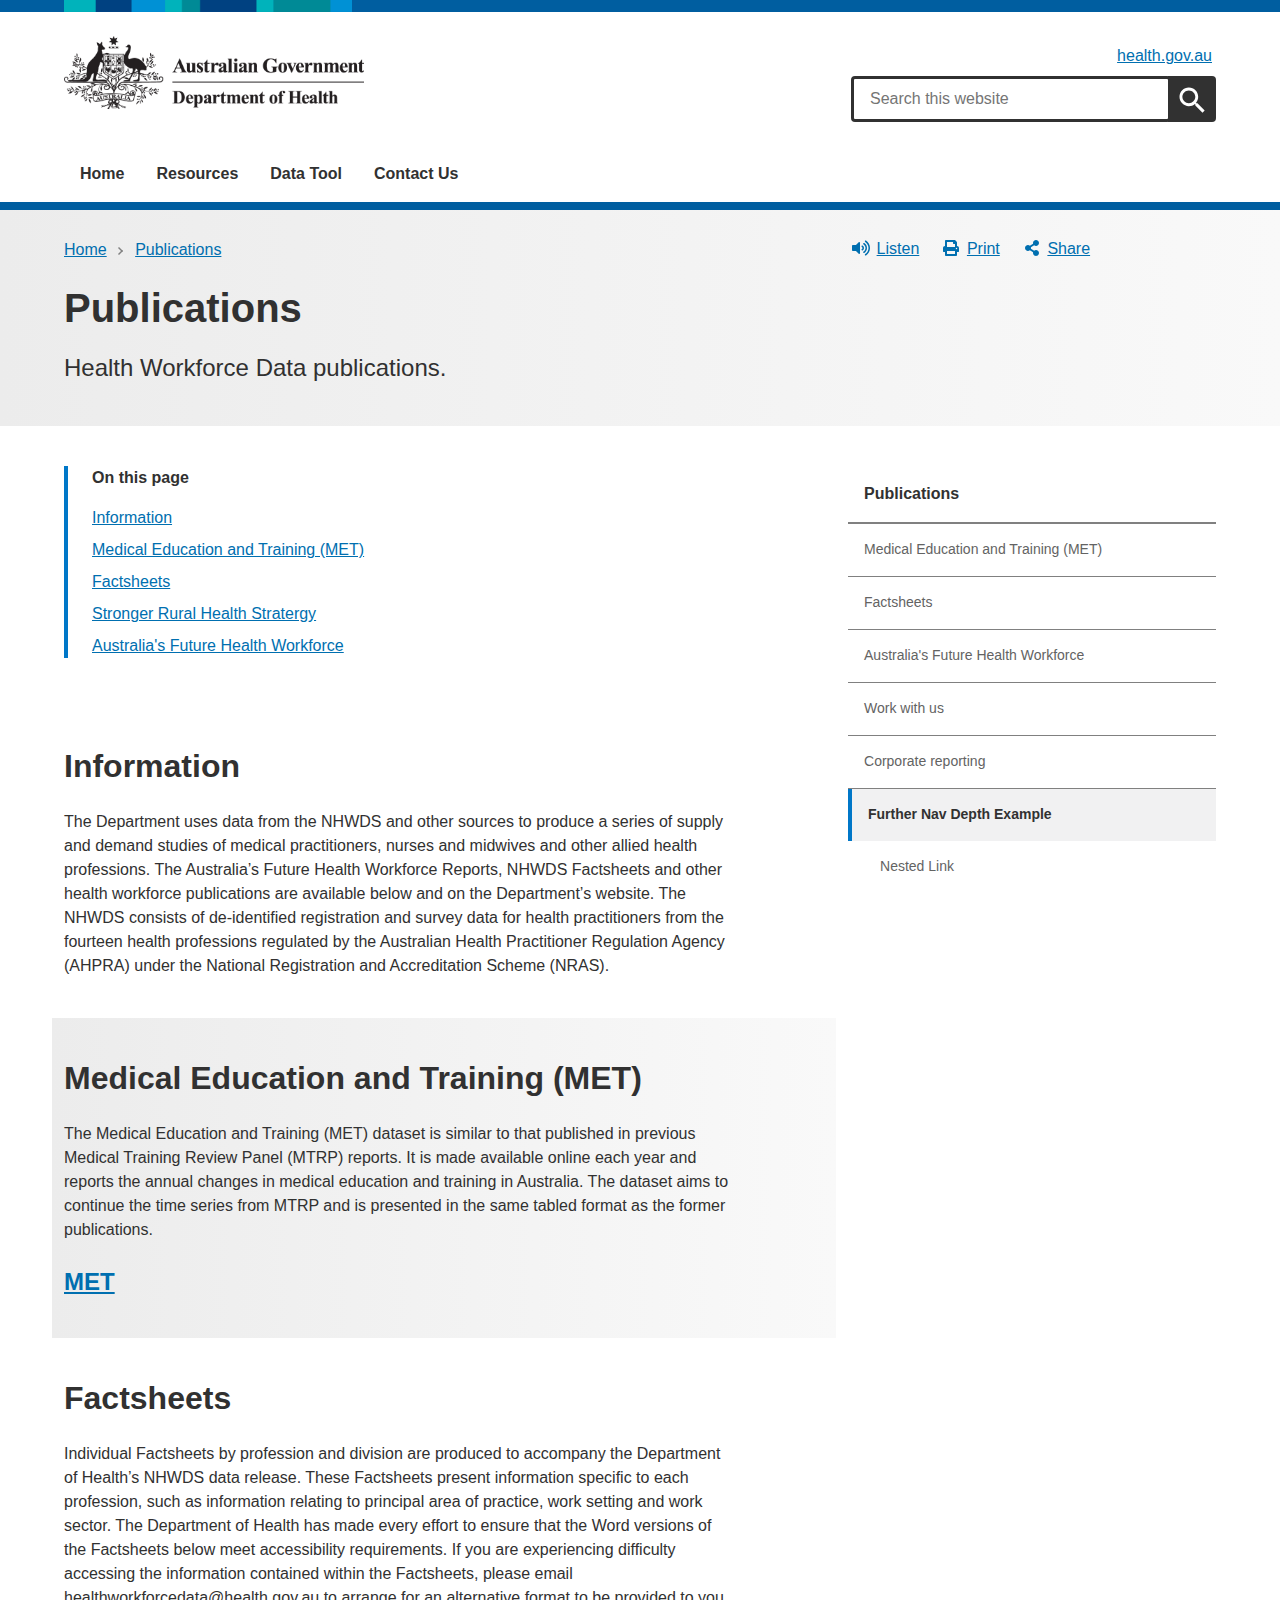
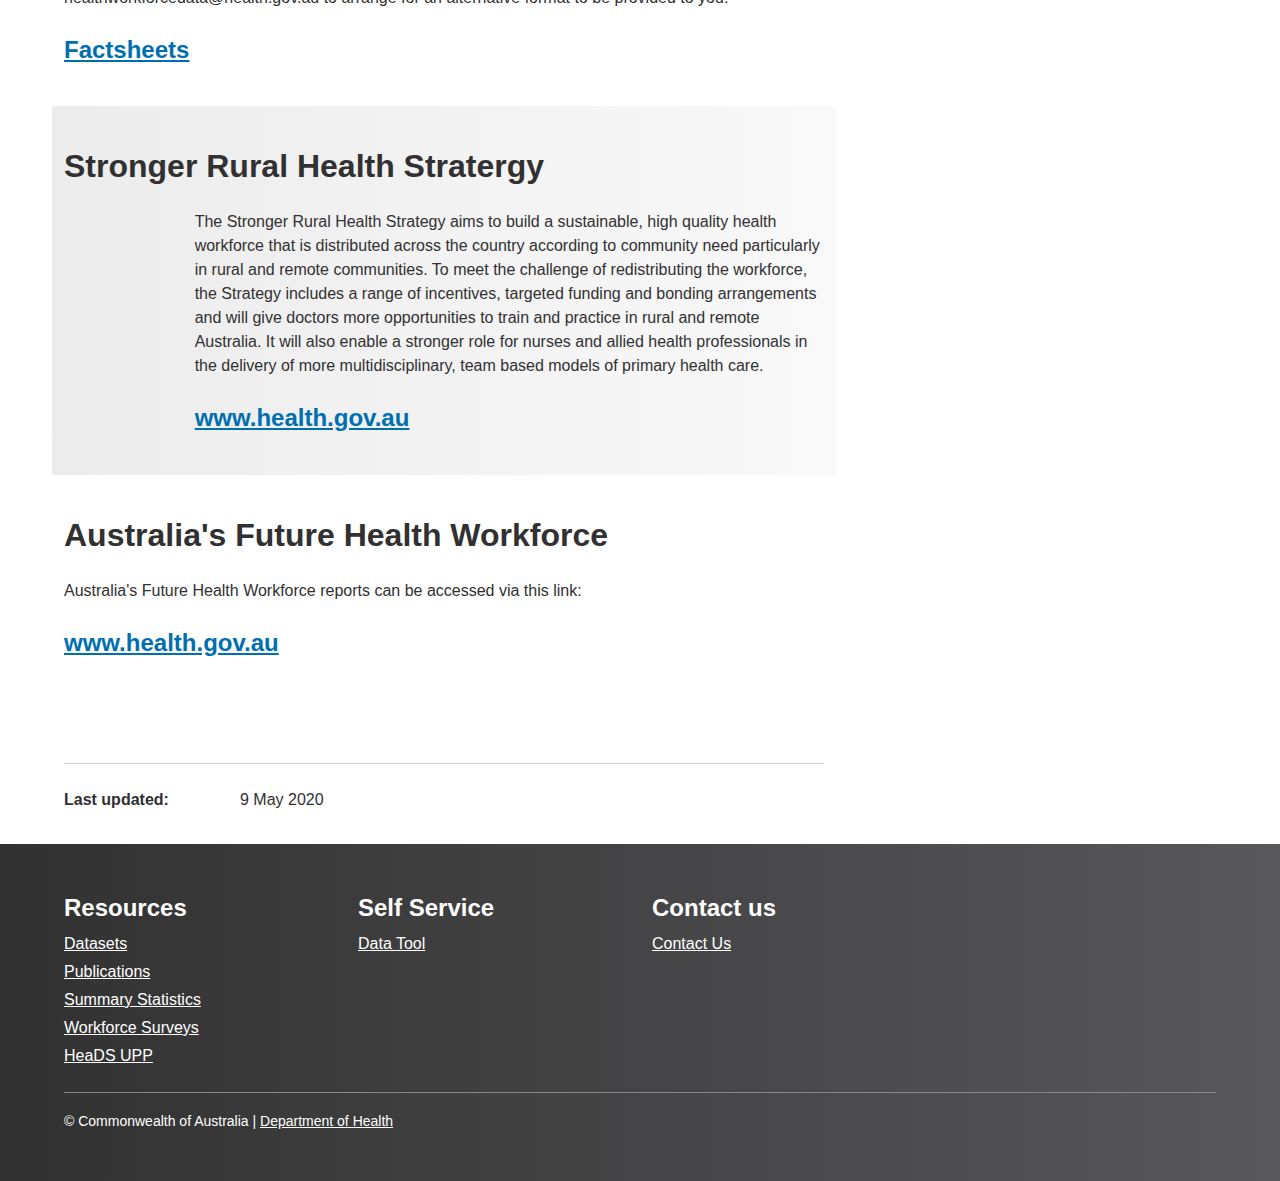
==== commit 688a10ec: "more clean up and add met page" ====
--- a/publications.html
+++ b/publications.html
@@ -9,43 +9,8 @@
 
 <head>
   <meta charset="utf-8" />
-  <meta name="dcterms.date" content="2017-11-20T13:05+11:00" />
-  <link rel="schema.AGLSTERMS" href="http://www.agls.gov.au/agls/terms/" />
   <link rel="shortcut icon" href="./health-theme/favicon.ico" type="image/vnd.microsoft.icon" />
-  <meta name="dcterms.language" content="en" />
-  <meta name="dcterms.identifier" content="https://www.health.gov.au/about-us/contact-us" />
-  <meta name="dcterms.format" content="text/html" />
-  <meta name="dcterms.publisher" content="Australian Government Department of Health" />
-  <meta name="dcterms.creator" content="Australian Government Department of Health" />
-  <meta name="dcterms.type" content="Text" />
-  <script type="application/ld+json">
-{"@context":"http:\/\/schema.org","@type":"BreadcrumbList","itemListElement":[{"@type":"ListItem","position":1,"item":{"name":"About us","@id":"https:\/\/www.health.gov.au\/about-us"}}]}
-</script>
-  <meta name="dcterms.description"
-    content="If you have a question or would like to give feedback, you can get in touch with us by email, phone or by mail. You can also find us on social media." />
-  <meta property="health.audience" content="General public" />
-  <meta property="health.breadcrumb" content="About us" />
-  <meta property="health.content_type" content="Standard page" />
-  <meta name="dcterms.title" content="Contact us" />
-  <meta property="health.topics" content="About the department" />
-  <meta property="health.search_title" content="Contact us" />
-  <meta name="description"
-    content="If you have a question or would like to give feedback, you can get in touch with us by email, phone or by mail. You can also find us on social media." />
-  <meta name="generator" content="Drupal 7 (http://drupal.org) + govCMS (http://govcms.gov.au)" />
-  <link rel="canonical" href="contact-us.html" />
-  <meta property="og:site_name" content="Australian Government Department of Health" />
-  <meta property="og:type" content="article" />
-  <meta property="og:url" content="https://www.health.gov.au/about-us/contact-us" />
-  <meta property="og:title" content="Contact us" />
-  <meta property="og:description"
-    content="If you have a question or would like to give feedback, you can get in touch with us by email, phone or by mail. You can also find us on social media." />
-  <meta property="og:updated_time" content="2020-05-08T14:04:40+10:00" />
-  <meta property="og:image"
-    content="https://www.health.gov.au/sites/default/themes/custom/health/images/Department-of-Health-crest.png" />
-  <meta property="article:published_time" content="2017-11-20T13:05:15+11:00" />
-  <meta property="article:modified_time" content="2020-05-08T14:04:40+10:00" />
   <title>Publications | Australian Government Department of Health</title>
-
   <meta name="MobileOptimized" content="width">
   <meta name="HandheldFriendly" content="true">
   <meta name="viewport" content="width=device-width">
@@ -59,8 +24,7 @@
   <link type="text/css" rel="stylesheet" href="./css/webform.css" media="print" />
 </head>
 
-<body
-  class="au-grid html not-front not-logged-in one-sidebar sidebar-second page-node page-node- page-node-1576 node-type-page section-about-us">
+<body class="au-grid html not-front not-logged-in one-sidebar sidebar-second page-node page-node- page-node-1576 node-type-page section-about-us">
   <nav class="au-skip-link">
     <a class="au-skip-link__link" href="contact-us.html#content">Skip to main content</a>
     <a class="au-skip-link__link" href="contact-us.html#main-nav-default">Skip to main navigation</a>
@@ -120,6 +84,75 @@
       </div>
     </header>
     <!-- END: header -->
+
+    <!-- nav bit which is responsive -->
+    <nav class="au-main-nav au-main-nav--light pillars-container" aria-label="main">
+      <div class="container">
+        <div class="row">
+          <div class="col-xs-12">
+            <div id="main-nav-default" class="au-main-nav__content">
+              <button aria-controls="main-nav-default" class="au-main-nav__toggle au-main-nav__toggle--open"
+                onClick="return AU.mainNav.Toggle( this )">
+                <span class="svg-inline--fa fa-fw">
+                  <svg xmlns="http://www.w3.org/2000/svg" viewBox="0 0 448 512">
+                    <path d="M16 132h416c8.837 0 16-7.163 16-16V76c0-8.837-7.163-16-16-16H16C7.163 60 0 67.163 0 76v40c0 8.837 7.163 16 16 16zm0 160h416c8.837 0 16-7.163 16-16v-40c0-8.837-7.163-16-16-16H16c-8.837 0-16 7.163-16 16v40c0 8.837 7.163 16 16 16zm0 160h416c8.837 0 16-7.163 16-16v-40c0-8.837-7.163-16-16-16H16c-8.837 0-16 7.163-16 16v40c0 8.837 7.163 16 16 16z" />
+                  </svg>
+                </span>Menu
+              </button>
+              <button class="au-main-nav__toggle au-main-nav__toggle--search au-main-nav__toggle--open">
+                <span class="svg-inline--fa fa-fw au-main-nav__toggle--search__closed">
+                  <svg xmlns="http://www.w3.org/2000/svg" viewBox="0 0 512 512">
+                    <path d="M505 442.7L405.3 343c-4.5-4.5-10.6-7-17-7H372c27.6-35.3 44-79.7 44-128C416 93.1 322.9 0 208 0S0 93.1 0 208s93.1 208 208 208c48.3 0 92.7-16.4 128-44v16.3c0 6.4 2.5 12.5 7 17l99.7 99.7c9.4 9.4 24.6 9.4 33.9 0l28.3-28.3c9.4-9.4 9.4-24.6.1-34zM208 336c-70.7 0-128-57.2-128-128 0-70.7 57.2-128 128-128 70.7 0 128 57.2 128 128 0 70.7-57.2 128-128 128z" />
+                  </svg>
+                </span>
+                <span class="svg-inline--fa fa-fw au-main-nav__toggle--search__open">
+                  <svg xmlns="http://www.w3.org/2000/svg" viewBox="0 0 352 512">
+                    <path d="M242.72 256l100.07-100.07c12.28-12.28 12.28-32.19 0-44.48l-22.24-22.24c-12.28-12.28-32.19-12.28-44.48 0L176 189.28 75.93 89.21c-12.28-12.28-32.19-12.28-44.48 0L9.21 111.45c-12.28 12.28-12.28 32.19 0 44.48L109.28 256 9.21 356.07c-12.28 12.28-12.28 32.19 0 44.48l22.24 22.24c12.28 12.28 32.2 12.28 44.48 0L176 322.72l100.07 100.07c12.28 12.28 32.2 12.28 44.48 0l22.24-22.24c12.28-12.28 12.28-32.19 0-44.48L242.72 256z" />
+                  </svg>
+                </span>Search
+              </button>
+              <div class="au-main-nav__menu">
+                <div class="au-main-nav__menu-inner">
+                  <div class="au-main-nav__focus-trap-top"></div>
+                  <button aria-controls="main-nav-default" class="au-main-nav__toggle au-main-nav__toggle--close" onClick="return AU.mainNav.Toggle( this )">
+                    <span class="svg-inline--fa fa-fw">
+                      <svg xmlns="http://www.w3.org/2000/svg" viewBox="0 0 352 512">
+                        <path d="M242.72 256l100.07-100.07c12.28-12.28 12.28-32.19 0-44.48l-22.24-22.24c-12.28-12.28-32.19-12.28-44.48 0L176 189.28 75.93 89.21c-12.28-12.28-32.19-12.28-44.48 0L9.21 111.45c-12.28 12.28-12.28 32.19 0 44.48L109.28 256 9.21 356.07c-12.28 12.28-12.28 32.19 0 44.48l22.24 22.24c12.28 12.28 32.2 12.28 44.48 0L176 322.72l100.07 100.07c12.28 12.28 32.2 12.28 44.48 0l22.24-22.24c12.28-12.28 12.28-32.19 0-44.48L242.72 256z" />
+                      </svg>
+                    </span> Close
+                  </button>
+                  <!-- Menu -->
+                  <div class="region region-navigation">
+                    <div class="block block-menu-block first last odd" id="block-menu-block-6">
+                      <ul class="au-link-list">
+                        <li class="first leaf has-children active-trail menu-mlid-636">
+                          <a href="./index.html">Home</a>
+                        </li>
+                        <li class="leaf has-children menu-mlid-186596">
+                          <a href="./resources.html" title="" class="active-trail">Resources</a>
+                        </li>
+                        <li class="leaf has-children menu-mlid-7786">
+                          <a href="./data-tool.html" title="">Data Tool</a>
+                        </li>
+                        <li class="last leaf menu-mlid-1049">
+                          <a href="./contact.html">Contact Us</a>
+                        </li>
+                      </ul>
+                    </div>
+                  </div>
+                  <div class="au-main-nav__focus-trap-bottom"></div>
+                </div>
+              </div>
+
+              <div class="au-main-nav__overlay" aria-controls="main-nav-default"
+                onClick="return AU.mainNav.Toggle( this )">
+              </div>
+            </div>
+          </div>
+        </div>
+      </div>
+    </nav>
+    <!-- END: nav bit which is responsive -->
 
     <div class="page-content" id="page-content">
       <div class="health-sub-header health-sub-header--neutral">
@@ -461,26 +494,8 @@
         document.createElement("picture");
       </script>
       <script src="./js/picturefill-2.3.1.js"></script>
-
-      <script>
-        window.rsConf = {
-          ui: {
-            alwaysDetach: true,
-            mobileVertPos: "bottom=95",
-            tools: {
-              enlarge: false
-            },
-            detachDefaultPosition: "5,20",
-          },
-          general: {
-            usePost: true
-          }
-        };
-      </script>
-      <script src="./js/googetagmanager.js"></script>
       <script src="./js/jquery-ui-1.12.1.js"></script>
       <script src="./js/js-cookie-2.2.1.js"></script>
-
     </div>
   </div>
 
